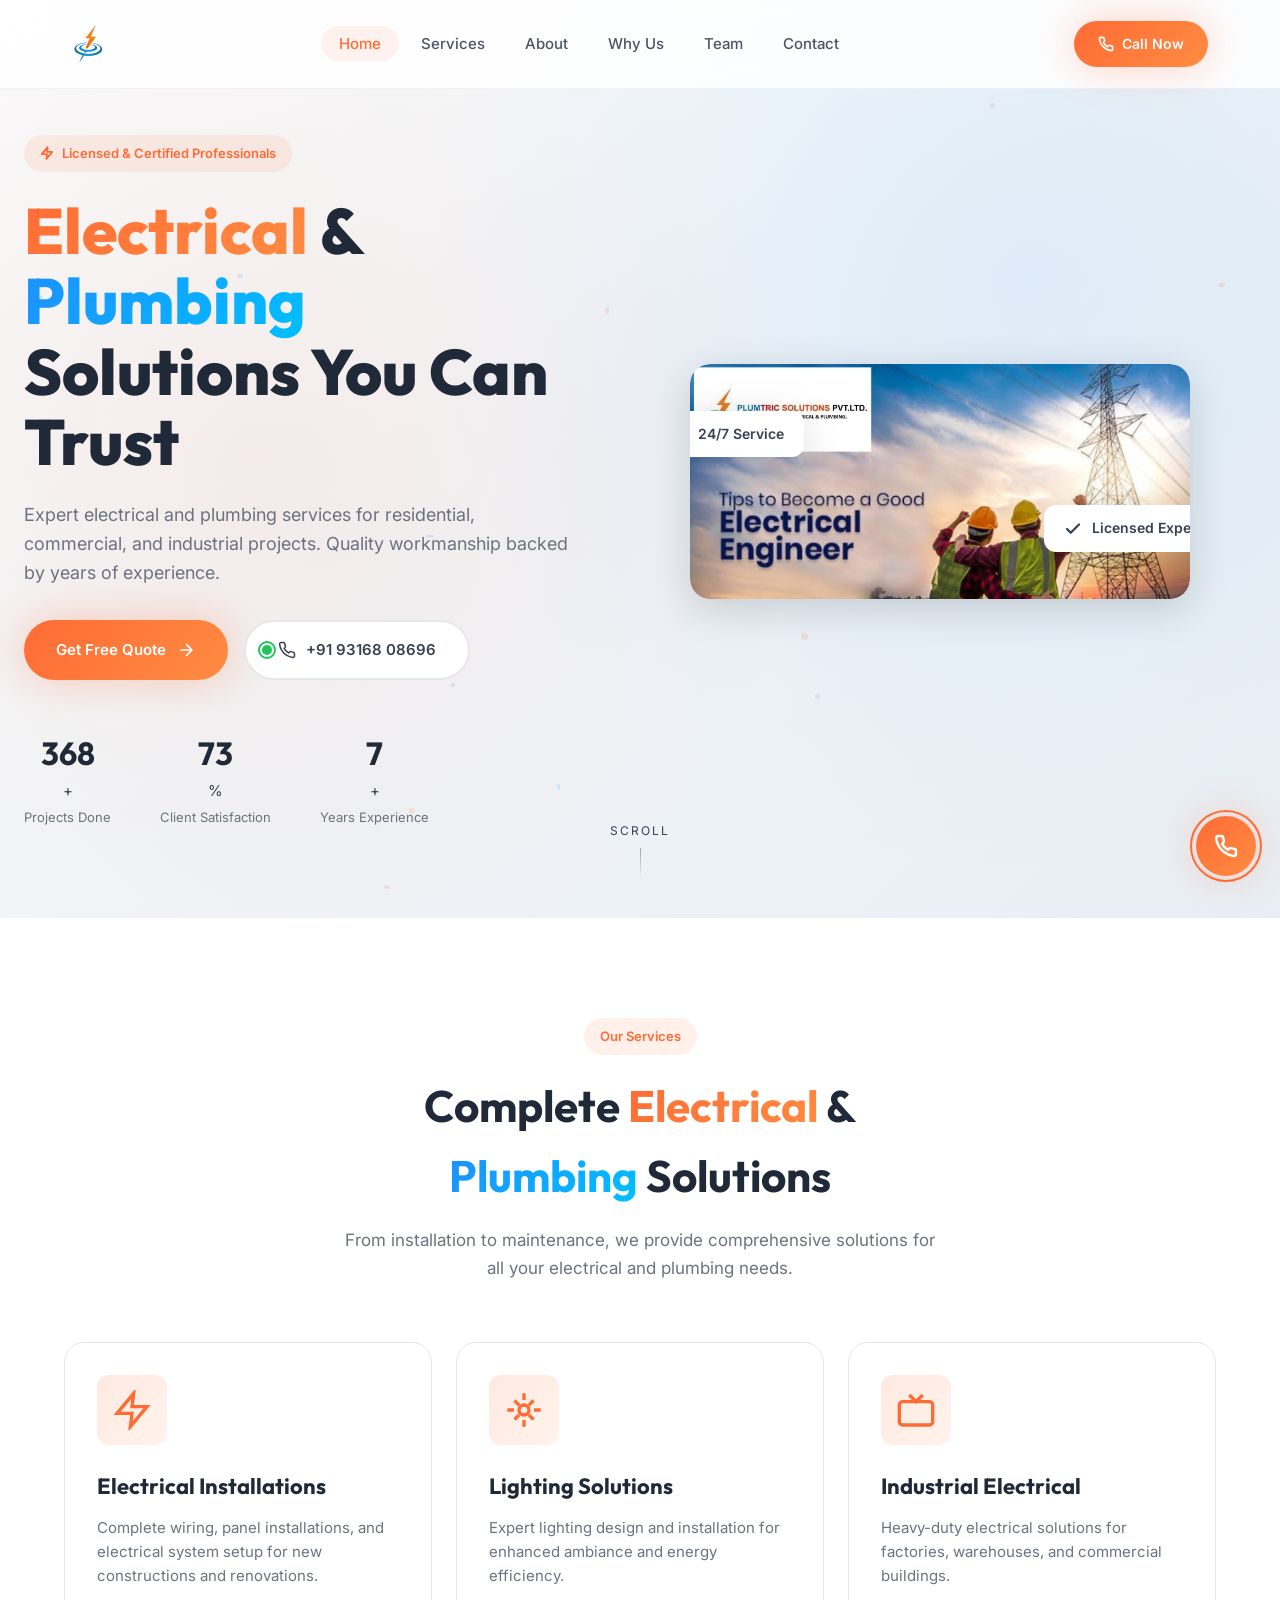
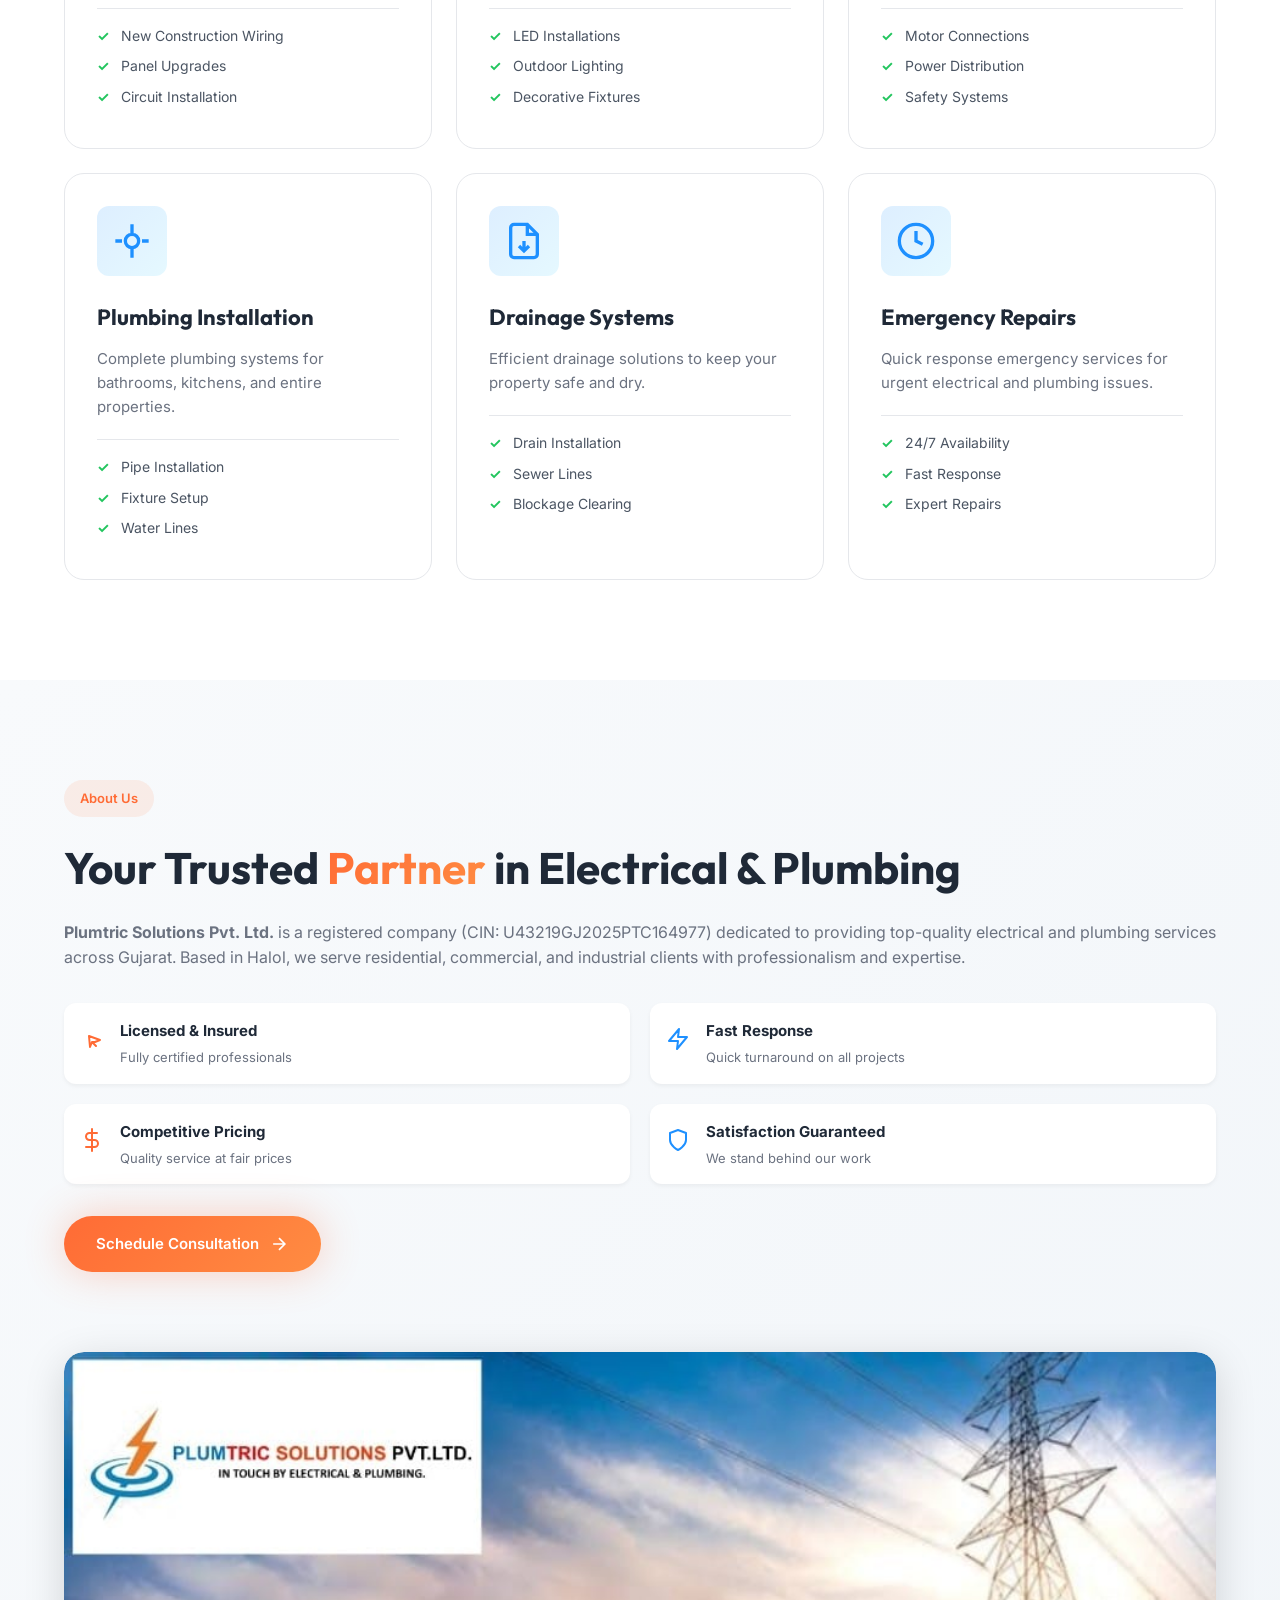
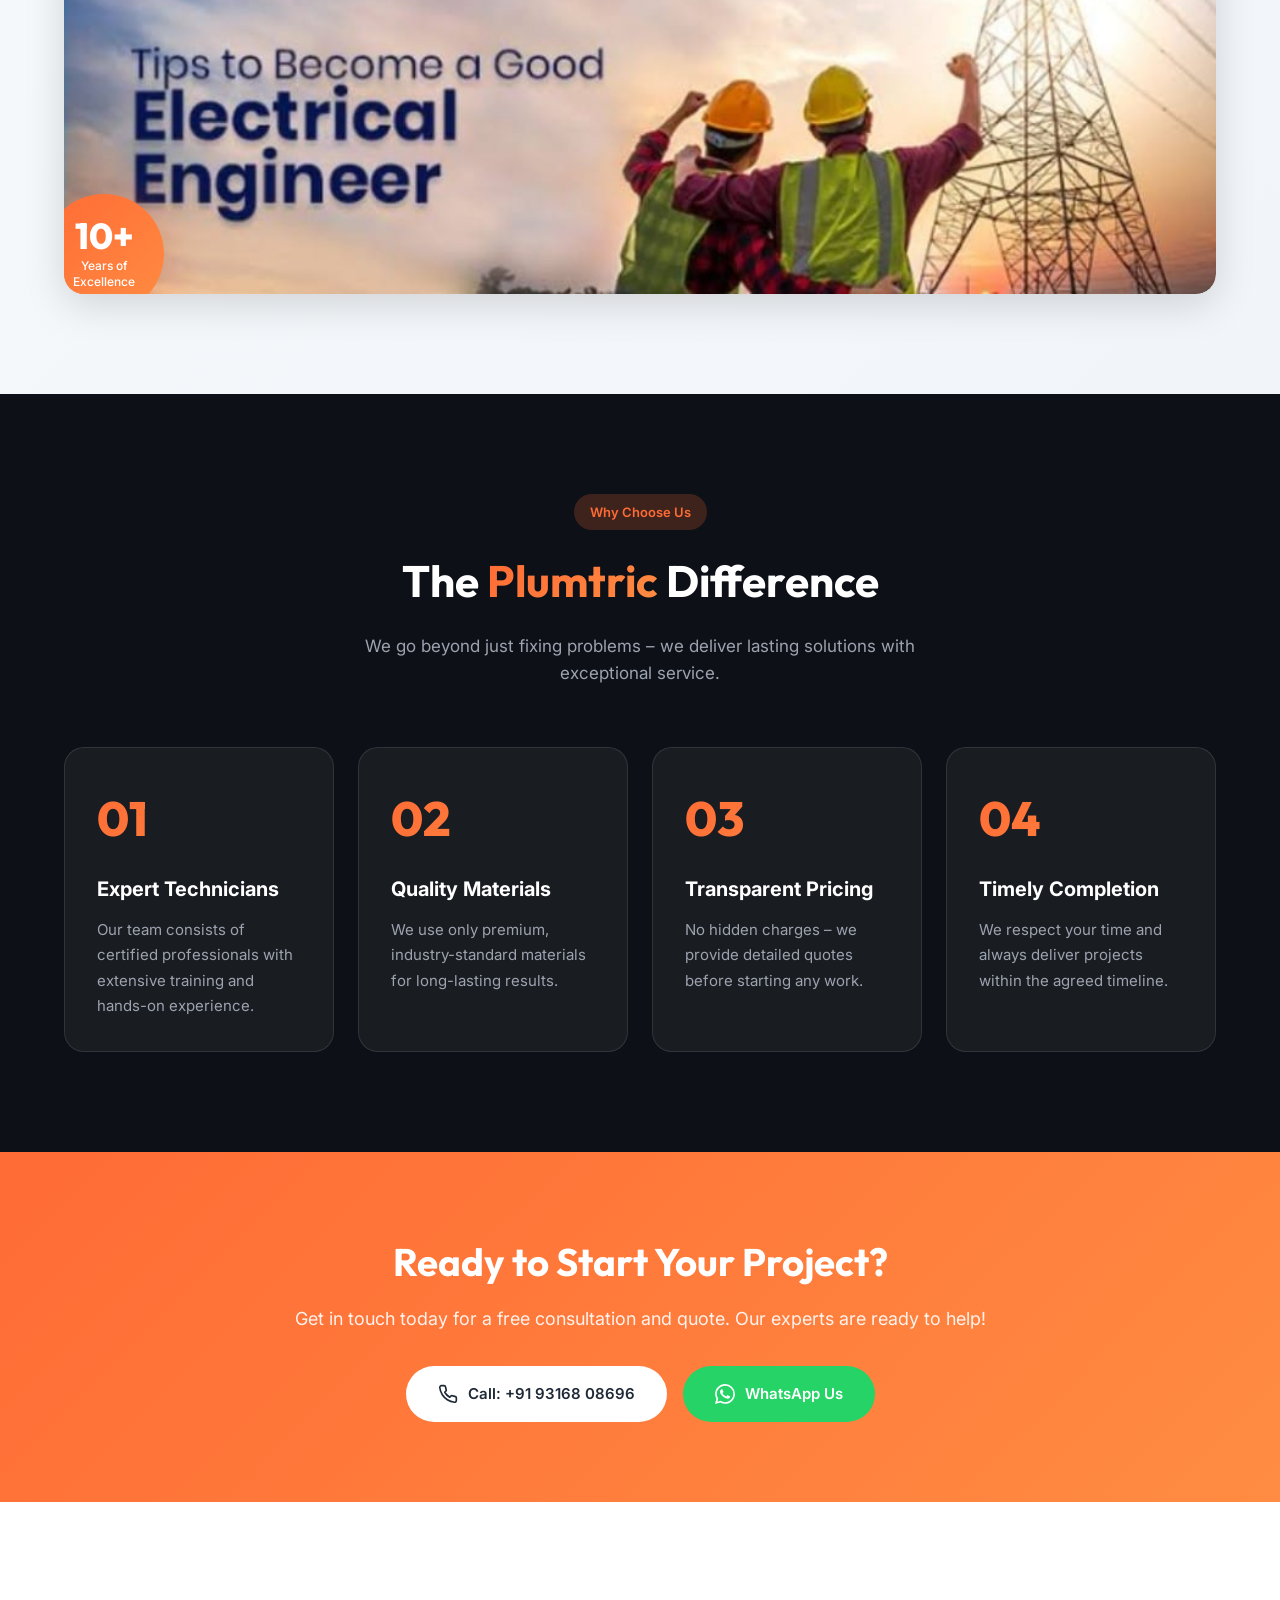
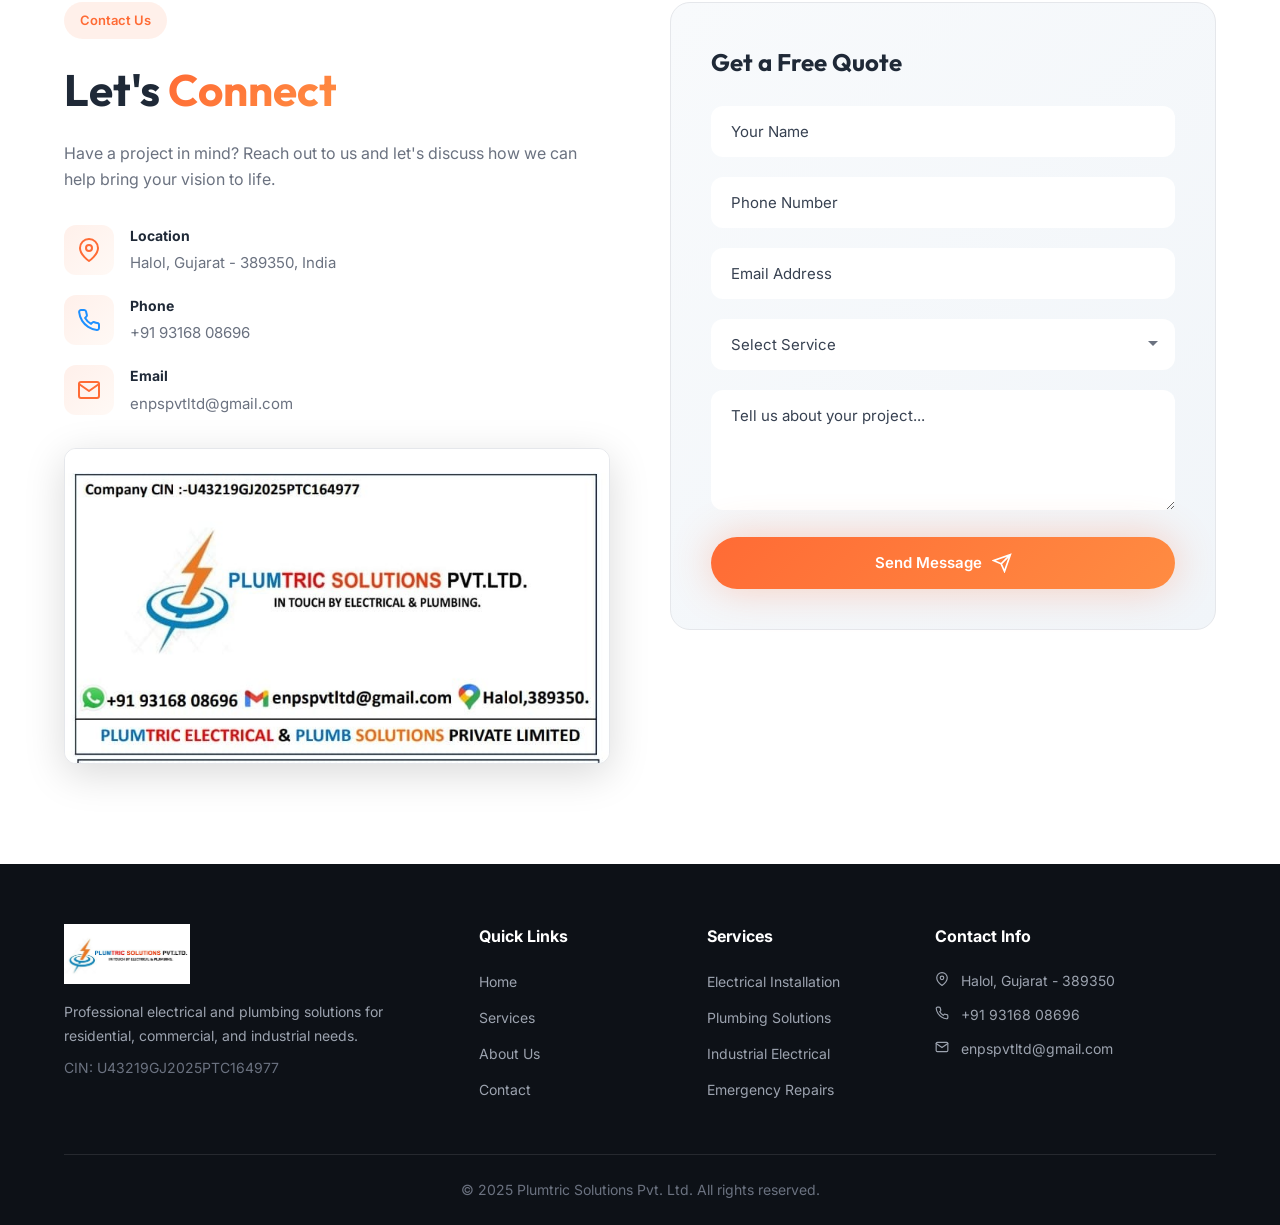
==== index.html @ e757a5fe "first commit" ====
<!DOCTYPE html>
<html lang="en">

<head>
    <meta charset="UTF-8">
    <meta name="viewport" content="width=device-width, initial-scale=1.0">
    <meta name="description"
        content="Plumtric Solutions Pvt. Ltd. - Professional Electrical & Plumbing Services in Halol, Gujarat. Licensed contractors for residential and commercial projects.">
    <meta name="keywords"
        content="plumbing services, electrical services, Halol, Gujarat, plumber, electrician, Plumtric Solutions">
    <title>Plumtric Solutions Pvt. Ltd. | Electrical & Plumbing Experts</title>
    <link rel="preconnect" href="https://fonts.googleapis.com">
    <link rel="preconnect" href="https://fonts.gstatic.com" crossorigin>
    <link
        href="https://fonts.googleapis.com/css2?family=Inter:wght@300;400;500;600;700;800&family=Outfit:wght@400;500;600;700;800&display=swap"
        rel="stylesheet">
    <link rel="stylesheet" href="styles.css">
</head>

<body>
    <!-- Site Loader -->
    <div id="loader" class="loader-wrapper">
        <div class="loader-content">
            <div class="loader-circle"></div>
            <div class="loader-bolt">
                <svg width="40" height="40" viewBox="0 0 24 24" fill="currentColor">
                    <path d="M13 2L3 14h9l-1 8 10-12h-9l1-8z" />
                </svg>
            </div>
            <div class="loader-text">PLUMTRIC</div>
        </div>
    </div>

    <!-- Navigation -->
    <nav class="navbar" id="navbar">
        <div class="nav-container">
            <a href="#" class="nav-logo">
                <img src="img4.jpeg" alt="Plumtric Solutions Logo" class="logo-img">
            </a>
            <ul class="nav-menu" id="nav-menu">
                <li><a href="#home" class="nav-link active">Home</a></li>
                <li><a href="#services" class="nav-link">Services</a></li>
                <li><a href="#about" class="nav-link">About</a></li>
                <li><a href="index.html#why-us" class="nav-link">Why Us</a></li>
                <li><a href="profiles.html" class="nav-link">Team</a></li>
                <li><a href="index.html#contact" class="nav-link">Contact</a></li>
            </ul>
            <a href="tel:+919316808696" class="nav-cta">
                <svg width="16" height="16" viewBox="0 0 24 24" fill="none" stroke="currentColor" stroke-width="2.5"
                    stroke-linecap="round" stroke-linejoin="round">
                    <path
                        d="M22 16.92v3a2 2 0 0 1-2.18 2 19.79 19.79 0 0 1-8.63-3.07 19.5 19.5 0 0 1-6-6 19.79 19.79 0 0 1-3.07-8.67A2 2 0 0 1 4.11 2h3a2 2 0 0 1 2 1.72 12.84 12.84 0 0 0 .7 2.81 2 2 0 0 1-.45 2.11L8.09 9.91a16 16 0 0 0 6 6l1.27-1.27a2 2 0 0 1 2.11-.45 12.84 12.84 0 0 0 2.81.7A2 2 0 0 1 22 16.92z">
                    </path>
                </svg>
                Call Now
            </a>
            <button class="nav-toggle" id="nav-toggle" aria-label="Toggle navigation">
                <span></span>
                <span></span>
                <span></span>
            </button>
        </div>
    </nav>

    <!-- Hero Section -->
    <section class="hero" id="home">
        <div class="hero-bg-overlay"></div>
        <div class="hero-particles" id="particles"></div>
        <div class="hero-content">
            <div class="hero-badge">
                <svg width="14" height="14" viewBox="0 0 24 24" fill="none" stroke="currentColor" stroke-width="3"
                    stroke-linecap="round" stroke-linejoin="round">
                    <path d="M13 2L3 14h9l-1 8 10-12h-9l1-8z"></path>
                </svg>
                Licensed & Certified Professionals
            </div>
            <h1 class="hero-title">
                <span class="title-gradient">Electrical</span> &
                <span class="title-gradient-blue">Plumbing</span>
                <br>Solutions You Can Trust
            </h1>
            <p class="hero-subtitle">
                Expert electrical and plumbing services for residential, commercial, and industrial projects.
                Quality workmanship backed by years of experience.
            </p>
            <div class="hero-cta-group">
                <a href="#contact" class="btn btn-primary">
                    <span>Get Free Quote</span>
                    <svg class="btn-arrow" width="20" height="20" viewBox="0 0 24 24" fill="none" stroke="currentColor"
                        stroke-width="2">
                        <path d="M5 12h14M12 5l7 7-7 7" />
                    </svg>
                </a>
                <a href="tel:+919316808696" class="btn btn-secondary">
                    <span class="pulse-ring"></span>
                    <svg width="18" height="18" viewBox="0 0 24 24" fill="none" stroke="currentColor" stroke-width="2"
                        stroke-linecap="round" stroke-linejoin="round">
                        <path
                            d="M22 16.92v3a2 2 0 0 1-2.18 2 19.79 19.79 0 0 1-8.63-3.07 19.5 19.5 0 0 1-6-6 19.79 19.79 0 0 1-3.07-8.67A2 2 0 0 1 4.11 2h3a2 2 0 0 1 2 1.72 12.84 12.84 0 0 0 .7 2.81 2 2 0 0 1-.45 2.11L8.09 9.91a16 16 0 0 0 6 6l1.27-1.27a2 2 0 0 1 2.11-.45 12.84 12.84 0 0 0 2.81.7A2 2 0 0 1 22 16.92z">
                        </path>
                    </svg>
                    <span>+91 93168 08696</span>
                </a>
            </div>
            <div class="hero-stats">
                <div class="stat-item">
                    <span class="stat-number" data-target="500">0</span>+
                    <span class="stat-label">Projects Done</span>
                </div>
                <div class="stat-divider"></div>
                <div class="stat-item">
                    <span class="stat-number" data-target="100">0</span>%
                    <span class="stat-label">Client Satisfaction</span>
                </div>
                <div class="stat-divider"></div>
                <div class="stat-item">
                    <span class="stat-number" data-target="10">0</span>+
                    <span class="stat-label">Years Experience</span>
                </div>
            </div>
        </div>
        <div class="hero-visual">
            <div class="hero-image-wrapper">
                <img src="img2.jpeg" alt="Professional Engineers" class="hero-image">
                <div class="floating-card card-1">
                    <svg width="18" height="18" viewBox="0 0 24 24" fill="none" stroke="currentColor" stroke-width="2"
                        stroke-linecap="round" stroke-linejoin="round">
                        <path
                            d="M14.7 6.3a1 1 0 0 0 0 1.4l1.6 1.6a1 1 0 0 0 1.4 0l3.77-3.77a6 6 0 0 1-7.94 7.94l-6.91 6.91a2.12 2.12 0 0 1-3-3l6.91-6.91a6 6 0 0 1 7.94-7.94l-3.76 3.76z">
                        </path>
                    </svg>
                    <span>24/7 Service</span>
                </div>
                <div class="floating-card card-2">
                    <svg width="18" height="18" viewBox="0 0 24 24" fill="none" stroke="currentColor" stroke-width="3"
                        stroke-linecap="round" stroke-linejoin="round">
                        <polyline points="20 6 9 17 4 12"></polyline>
                    </svg>
                    <span>Licensed Experts</span>
                </div>
            </div>
        </div>
        <div class="scroll-indicator">
            <span>Scroll</span>
            <div class="scroll-line"></div>
        </div>
    </section>

    <!-- Services Section -->
    <section class="services" id="services">
        <div class="container">
            <div class="section-header">
                <span class="section-tag">Our Services</span>
                <h2 class="section-title">Complete <span class="highlight">Electrical</span> & <span
                        class="highlight-blue">Plumbing</span> Solutions</h2>
                <p class="section-desc">From installation to maintenance, we provide comprehensive solutions for all
                    your electrical and plumbing needs.</p>
            </div>
            <div class="services-grid">
                <!-- Electrical Services -->
                <div class="service-card" data-aos="fade-up">
                    <div class="service-icon electrical">
                        <svg width="40" height="40" viewBox="0 0 24 24" fill="none" stroke="currentColor"
                            stroke-width="2">
                            <path d="M13 2L3 14h9l-1 8 10-12h-9l1-8z" />
                        </svg>
                    </div>
                    <h3>Electrical Installations</h3>
                    <p>Complete wiring, panel installations, and electrical system setup for new constructions and
                        renovations.</p>
                    <ul class="service-features">
                        <li>New Construction Wiring</li>
                        <li>Panel Upgrades</li>
                        <li>Circuit Installation</li>
                    </ul>
                </div>

                <div class="service-card" data-aos="fade-up" data-aos-delay="100">
                    <div class="service-icon electrical">
                        <svg width="40" height="40" viewBox="0 0 24 24" fill="none" stroke="currentColor"
                            stroke-width="2">
                            <circle cx="12" cy="12" r="3" />
                            <path
                                d="M12 2v4m0 12v4m10-10h-4M6 12H2m15.7-5.7l-2.8 2.8M9.1 14.9l-2.8 2.8m0-11.4l2.8 2.8m5.8 5.8l2.8 2.8" />
                        </svg>
                    </div>
                    <h3>Lighting Solutions</h3>
                    <p>Expert lighting design and installation for enhanced ambiance and energy efficiency.</p>
                    <ul class="service-features">
                        <li>LED Installations</li>
                        <li>Outdoor Lighting</li>
                        <li>Decorative Fixtures</li>
                    </ul>
                </div>

                <div class="service-card" data-aos="fade-up" data-aos-delay="200">
                    <div class="service-icon electrical">
                        <svg width="40" height="40" viewBox="0 0 24 24" fill="none" stroke="currentColor"
                            stroke-width="2">
                            <rect x="2" y="7" width="20" height="14" rx="2" />
                            <path d="M16 3l-4 4-4-4" />
                        </svg>
                    </div>
                    <h3>Industrial Electrical</h3>
                    <p>Heavy-duty electrical solutions for factories, warehouses, and commercial buildings.</p>
                    <ul class="service-features">
                        <li>Motor Connections</li>
                        <li>Power Distribution</li>
                        <li>Safety Systems</li>
                    </ul>
                </div>

                <!-- Plumbing Services -->
                <div class="service-card" data-aos="fade-up" data-aos-delay="300">
                    <div class="service-icon plumbing">
                        <svg width="40" height="40" viewBox="0 0 24 24" fill="none" stroke="currentColor"
                            stroke-width="2">
                            <path d="M12 2v6m0 0a4 4 0 100 8 4 4 0 000-8zm0 8v6" />
                            <path d="M6 12H2m20 0h-4" />
                        </svg>
                    </div>
                    <h3>Plumbing Installation</h3>
                    <p>Complete plumbing systems for bathrooms, kitchens, and entire properties.</p>
                    <ul class="service-features">
                        <li>Pipe Installation</li>
                        <li>Fixture Setup</li>
                        <li>Water Lines</li>
                    </ul>
                </div>

                <div class="service-card" data-aos="fade-up" data-aos-delay="400">
                    <div class="service-icon plumbing">
                        <svg width="40" height="40" viewBox="0 0 24 24" fill="none" stroke="currentColor"
                            stroke-width="2">
                            <path d="M14 2H6a2 2 0 00-2 2v16a2 2 0 002 2h12a2 2 0 002-2V8z" />
                            <path d="M14 2v6h6M12 18v-6m-3 3l3 3 3-3" />
                        </svg>
                    </div>
                    <h3>Drainage Systems</h3>
                    <p>Efficient drainage solutions to keep your property safe and dry.</p>
                    <ul class="service-features">
                        <li>Drain Installation</li>
                        <li>Sewer Lines</li>
                        <li>Blockage Clearing</li>
                    </ul>
                </div>

                <div class="service-card" data-aos="fade-up" data-aos-delay="500">
                    <div class="service-icon plumbing">
                        <svg width="40" height="40" viewBox="0 0 24 24" fill="none" stroke="currentColor"
                            stroke-width="2">
                            <path d="M12 22c5.523 0 10-4.477 10-10S17.523 2 12 2 2 6.477 2 12s4.477 10 10 10z" />
                            <path d="M12 6v6l4 2" />
                        </svg>
                    </div>
                    <h3>Emergency Repairs</h3>
                    <p>Quick response emergency services for urgent electrical and plumbing issues.</p>
                    <ul class="service-features">
                        <li>24/7 Availability</li>
                        <li>Fast Response</li>
                        <li>Expert Repairs</li>
                    </ul>
                </div>
            </div>
        </div>
    </section>

    <!-- About Section -->
    <section class="about" id="about">
        <div class="container">
            <div class="about-grid">
                <div class="about-content">
                    <span class="section-tag">About Us</span>
                    <h2 class="section-title">Your Trusted <span class="highlight">Partner</span> in Electrical &
                        Plumbing</h2>
                    <p class="about-text">
                        <strong>Plumtric Solutions Pvt. Ltd.</strong> is a registered company (CIN:
                        U43219GJ2025PTC164977)
                        dedicated to providing top-quality electrical and plumbing services across Gujarat.
                        Based in Halol, we serve residential, commercial, and industrial clients with professionalism
                        and expertise.
                    </p>
                    <div class="about-features">
                        <div class="feature">
                            <div class="feature-icon">
                                <svg width="24" height="24" viewBox="0 0 24 24" fill="none" stroke="currentColor"
                                    stroke-width="2" stroke-linecap="round" stroke-linejoin="round"
                                    style="color: var(--primary-orange);">
                                    <path d="M12 15l-2 5L9 9l11 4-5 2zm0 0l4 4"></path>
                                </svg>
                            </div>
                            <div class="feature-text">
                                <h4>Licensed & Insured</h4>
                                <p>Fully certified professionals</p>
                            </div>
                        </div>
                        <div class="feature">
                            <div class="feature-icon">
                                <svg width="24" height="24" viewBox="0 0 24 24" fill="none" stroke="currentColor"
                                    stroke-width="2" stroke-linecap="round" stroke-linejoin="round"
                                    style="color: var(--primary-blue);">
                                    <path d="M13 2L3 14h9l-1 8 10-12h-9l1-8z"></path>
                                </svg>
                            </div>
                            <div class="feature-text">
                                <h4>Fast Response</h4>
                                <p>Quick turnaround on all projects</p>
                            </div>
                        </div>
                        <div class="feature">
                            <div class="feature-icon">
                                <svg width="24" height="24" viewBox="0 0 24 24" fill="none" stroke="currentColor"
                                    stroke-width="2" stroke-linecap="round" stroke-linejoin="round"
                                    style="color: var(--primary-orange);">
                                    <line x1="12" y1="1" x2="12" y2="23"></line>
                                    <path d="M17 5H9.5a3.5 3.5 0 0 0 0 7h5a3.5 3.5 0 0 1 0 7H6"></path>
                                </svg>
                            </div>
                            <div class="feature-text">
                                <h4>Competitive Pricing</h4>
                                <p>Quality service at fair prices</p>
                            </div>
                        </div>
                        <div class="feature">
                            <div class="feature-icon">
                                <svg width="24" height="24" viewBox="0 0 24 24" fill="none" stroke="currentColor"
                                    stroke-width="2" stroke-linecap="round" stroke-linejoin="round"
                                    style="color: var(--primary-blue);">
                                    <path d="M12 22s8-4 8-10V5l-8-3-8 3v7c0 6 8 10 8 10z"></path>
                                </svg>
                            </div>
                            <div class="feature-text">
                                <h4>Satisfaction Guaranteed</h4>
                                <p>We stand behind our work</p>
                            </div>
                        </div>
                    </div>
                    <a href="#contact" class="btn btn-primary">
                        <span>Schedule Consultation</span>
                        <svg class="btn-arrow" width="20" height="20" viewBox="0 0 24 24" fill="none"
                            stroke="currentColor" stroke-width="2">
                            <path d="M5 12h14M12 5l7 7-7 7" />
                        </svg>
                    </a>
                </div>
                <div class="about-visual">
                    <div class="about-image-wrapper">
                        <img src="img2.jpeg" alt="Professional Team" class="about-image">
                        <div class="experience-badge">
                            <span class="exp-number">10+</span>
                            <span class="exp-text">Years of<br>Excellence</span>
                        </div>
                    </div>
                </div>
            </div>
        </div>
    </section>

    <!-- Why Choose Us Section -->
    <section class="why-us" id="why-us">
        <div class="container">
            <div class="section-header">
                <span class="section-tag">Why Choose Us</span>
                <h2 class="section-title">The <span class="highlight">Plumtric</span> Difference</h2>
                <p class="section-desc">We go beyond just fixing problems – we deliver lasting solutions with
                    exceptional service.</p>
            </div>
            <div class="why-us-grid">
                <div class="why-card">
                    <div class="why-number">01</div>
                    <h3>Expert Technicians</h3>
                    <p>Our team consists of certified professionals with extensive training and hands-on experience.</p>
                </div>
                <div class="why-card">
                    <div class="why-number">02</div>
                    <h3>Quality Materials</h3>
                    <p>We use only premium, industry-standard materials for long-lasting results.</p>
                </div>
                <div class="why-card">
                    <div class="why-number">03</div>
                    <h3>Transparent Pricing</h3>
                    <p>No hidden charges – we provide detailed quotes before starting any work.</p>
                </div>
                <div class="why-card">
                    <div class="why-number">04</div>
                    <h3>Timely Completion</h3>
                    <p>We respect your time and always deliver projects within the agreed timeline.</p>
                </div>
            </div>
        </div>
    </section>

    <!-- CTA Section -->
    <section class="cta-section">
        <div class="container">
            <div class="cta-content">
                <h2>Ready to Start Your Project?</h2>
                <p>Get in touch today for a free consultation and quote. Our experts are ready to help!</p>
                <div class="cta-buttons">
                    <a href="tel:+919316808696" class="btn btn-white">
                        <svg width="20" height="20" viewBox="0 0 24 24" fill="none" stroke="currentColor"
                            stroke-width="2" stroke-linecap="round" stroke-linejoin="round">
                            <path
                                d="M22 16.92v3a2 2 0 0 1-2.18 2 19.79 19.79 0 0 1-8.63-3.07 19.5 19.5 0 0 1-6-6 19.79 19.79 0 0 1-3.07-8.67A2 2 0 0 1 4.11 2h3a2 2 0 0 1 2 1.72 12.84 12.84 0 0 0 .7 2.81 2 2 0 0 1-.45 2.11L8.09 9.91a16 16 0 0 0 6 6l1.27-1.27a2 2 0 0 1 2.11-.45 12.84 12.84 0 0 0 2.81.7A2 2 0 0 1 22 16.92z">
                            </path>
                        </svg>
                        <span>Call: +91 93168 08696</span>
                    </a>
                    <a href="https://wa.me/919316808696" target="_blank" class="btn btn-whatsapp">
                        <svg width="20" height="20" viewBox="0 0 24 24" fill="currentColor">
                            <path
                                d="M17.472 14.382c-.297-.149-1.758-.867-2.03-.967-.273-.099-.471-.148-.67.15-.197.297-.767.966-.94 1.164-.173.199-.347.223-.644.075-.297-.15-1.255-.463-2.39-1.475-.883-.788-1.48-1.761-1.653-2.059-.173-.297-.018-.458.13-.606.134-.133.298-.347.446-.52.149-.174.198-.298.298-.497.099-.198.05-.371-.025-.52-.075-.149-.669-1.612-.916-2.207-.242-.579-.487-.5-.669-.51-.173-.008-.371-.01-.57-.01-.198 0-.52.074-.792.372-.272.297-1.04 1.016-1.04 2.479 0 1.462 1.065 2.875 1.213 3.074.149.198 2.096 3.2 5.077 4.487.709.306 1.262.489 1.694.625.712.227 1.36.195 1.871.118.571-.085 1.758-.719 2.006-1.413.248-.694.248-1.289.173-1.413-.074-.124-.272-.198-.57-.347m-5.421 7.403h-.004a9.87 9.87 0 01-5.031-1.378l-.361-.214-3.741.982.998-3.648-.235-.374a9.86 9.86 0 01-1.51-5.26c.001-5.45 4.436-9.884 9.888-9.884 2.64 0 5.122 1.03 6.988 2.898a9.825 9.825 0 012.893 6.994c-.003 5.45-4.437 9.884-9.885 9.884m8.413-18.297A11.815 11.815 0 0012.05 0C5.495 0 .16 5.335.157 11.892c0 2.096.547 4.142 1.588 5.945L.057 24l6.305-1.654a11.882 11.882 0 005.683 1.448h.005c6.554 0 11.89-5.335 11.893-11.893a11.821 11.821 0 00-3.48-8.413Z" />
                        </svg>
                        <span>WhatsApp Us</span>
                    </a>
                </div>
            </div>
        </div>
    </section>

    <!-- Contact Section -->
    <section class="contact" id="contact">
        <div class="container">
            <div class="contact-grid">
                <div class="contact-info">
                    <span class="section-tag">Contact Us</span>
                    <h2 class="section-title">Let's <span class="highlight">Connect</span></h2>
                    <p class="contact-text">Have a project in mind? Reach out to us and let's discuss how we can help
                        bring your vision to life.</p>

                    <div class="contact-details">
                        <div class="contact-item">
                            <div class="contact-icon">
                                <svg width="24" height="24" viewBox="0 0 24 24" fill="none" stroke="currentColor"
                                    stroke-width="2" stroke-linecap="round" stroke-linejoin="round"
                                    style="color: var(--primary-orange);">
                                    <path d="M21 10c0 7-9 13-9 13s-9-6-9-13a9 9 0 0 1 18 0z"></path>
                                    <circle cx="12" cy="10" r="3"></circle>
                                </svg>
                            </div>
                            <div>
                                <h4>Location</h4>
                                <p>Halol, Gujarat - 389350, India</p>
                            </div>
                        </div>
                        <div class="contact-item">
                            <div class="contact-icon">
                                <svg width="24" height="24" viewBox="0 0 24 24" fill="none" stroke="currentColor"
                                    stroke-width="2" stroke-linecap="round" stroke-linejoin="round"
                                    style="color: var(--primary-blue);">
                                    <path
                                        d="M22 16.92v3a2 2 0 0 1-2.18 2 19.79 19.79 0 0 1-8.63-3.07 19.5 19.5 0 0 1-6-6 19.79 19.79 0 0 1-3.07-8.67A2 2 0 0 1 4.11 2h3a2 2 0 0 1 2 1.72 12.84 12.84 0 0 0 .7 2.81 2 2 0 0 1-.45 2.11L8.09 9.91a16 16 0 0 0 6 6l1.27-1.27a2 2 0 0 1 2.11-.45 12.84 12.84 0 0 0 2.81.7A2 2 0 0 1 22 16.92z">
                                    </path>
                                </svg>
                            </div>
                            <div>
                                <h4>Phone</h4>
                                <p><a href="tel:+919316808696">+91 93168 08696</a></p>
                            </div>
                        </div>
                        <div class="contact-item">
                            <div class="contact-icon">
                                <svg width="24" height="24" viewBox="0 0 24 24" fill="none" stroke="currentColor"
                                    stroke-width="2" stroke-linecap="round" stroke-linejoin="round"
                                    style="color: var(--primary-orange);">
                                    <path
                                        d="M4 4h16c1.1 0 2 .9 2 2v12c0 1.1-.9 2-2 2H4c-1.1 0-2-.9-2-2V6c0-1.1.9-2 2-2z">
                                    </path>
                                    <polyline points="22,6 12,13 2,6"></polyline>
                                </svg>
                            </div>
                            <div>
                                <h4>Email</h4>
                                <p><a href="mailto:enpspvtltd@gmail.com">enpspvtltd@gmail.com</a></p>
                            </div>
                        </div>
                    </div>

                    <div class="company-badge">
                        <img src="img3.jpeg" alt="Plumtric Solutions Company Card" class="company-card-img">
                    </div>
                </div>

                <div class="contact-form-wrapper">
                    <form class="contact-form" id="contact-form">
                        <h3>Get a Free Quote</h3>
                        <div class="form-group">
                            <input type="text" id="name" name="name" placeholder="Your Name" required>
                        </div>
                        <div class="form-group">
                            <input type="tel" id="phone" name="phone" placeholder="Phone Number" required>
                        </div>
                        <div class="form-group">
                            <input type="email" id="email" name="email" placeholder="Email Address" required>
                        </div>
                        <div class="form-group">
                            <select id="service" name="service" required>
                                <option value="">Select Service</option>
                                <option value="electrical">Electrical Installation</option>
                                <option value="plumbing">Plumbing Installation</option>
                                <option value="repair">Repair & Maintenance</option>
                                <option value="emergency">Emergency Service</option>
                                <option value="other">Other</option>
                            </select>
                        </div>
                        <div class="form-group">
                            <textarea id="message" name="message" placeholder="Tell us about your project..."
                                rows="4"></textarea>
                        </div>
                        <button type="submit" class="btn btn-primary btn-full">
                            <span>Send Message</span>
                            <svg class="btn-arrow" width="20" height="20" viewBox="0 0 24 24" fill="none"
                                stroke="currentColor" stroke-width="2">
                                <path d="M22 2L11 13M22 2l-7 20-4-9-9-4 20-7z" />
                            </svg>
                        </button>
                    </form>
                </div>
            </div>
        </div>
    </section>

    <!-- Footer -->
    <footer class="footer">
        <div class="container">
            <div class="footer-content">
                <div class="footer-brand">
                    <img src="img1.jpeg" alt="Plumtric Solutions" class="footer-logo">
                    <p>Professional electrical and plumbing solutions for residential, commercial, and industrial needs.
                    </p>
                    <p class="footer-cin">CIN: U43219GJ2025PTC164977</p>
                </div>
                <div class="footer-links">
                    <h4>Quick Links</h4>
                    <ul>
                        <li><a href="#home">Home</a></li>
                        <li><a href="#services">Services</a></li>
                        <li><a href="#about">About Us</a></li>
                        <li><a href="#contact">Contact</a></li>
                    </ul>
                </div>
                <div class="footer-services">
                    <h4>Services</h4>
                    <ul>
                        <li><a href="#services">Electrical Installation</a></li>
                        <li><a href="#services">Plumbing Solutions</a></li>
                        <li><a href="#services">Industrial Electrical</a></li>
                        <li><a href="#services">Emergency Repairs</a></li>
                    </ul>
                </div>
                <div class="footer-contact">
                    <h4>Contact Info</h4>
                    <p>
                        <svg width="14" height="14" viewBox="0 0 24 24" fill="none" stroke="currentColor"
                            stroke-width="2" stroke-linecap="round" stroke-linejoin="round" style="margin-right: 8px;">
                            <path d="M21 10c0 7-9 13-9 13s-9-6-9-13a9 9 0 0 1 18 0z"></path>
                            <circle cx="12" cy="10" r="3"></circle>
                        </svg>
                        Halol, Gujarat - 389350
                    </p>
                    <p>
                        <svg width="14" height="14" viewBox="0 0 24 24" fill="none" stroke="currentColor"
                            stroke-width="2" stroke-linecap="round" stroke-linejoin="round" style="margin-right: 8px;">
                            <path
                                d="M22 16.92v3a2 2 0 0 1-2.18 2 19.79 19.79 0 0 1-8.63-3.07 19.5 19.5 0 0 1-6-6 19.79 19.79 0 0 1-3.07-8.67A2 2 0 0 1 4.11 2h3a2 2 0 0 1 2 1.72 12.84 12.84 0 0 0 .7 2.81 2 2 0 0 1-.45 2.11L8.09 9.91a16 16 0 0 0 6 6l1.27-1.27a2 2 0 0 1 2.11-.45 12.84 12.84 0 0 0 2.81.7A2 2 0 0 1 22 16.92z">
                            </path>
                        </svg>
                        <a href="tel:+919316808696">+91 93168 08696</a>
                    </p>
                    <p>
                        <svg width="14" height="14" viewBox="0 0 24 24" fill="none" stroke="currentColor"
                            stroke-width="2" stroke-linecap="round" stroke-linejoin="round" style="margin-right: 8px;">
                            <path d="M4 4h16c1.1 0 2 .9 2 2v12c0 1.1-.9 2-2 2H4c-1.1 0-2-.9-2-2V6c0-1.1.9-2 2-2z">
                            </path>
                            <polyline points="22,6 12,13 2,6"></polyline>
                        </svg>
                        <a href="mailto:enpspvtltd@gmail.com">enpspvtltd@gmail.com</a>
                    </p>
                </div>
            </div>
            <div class="footer-bottom">
                <p>© 2025 Plumtric Solutions Pvt. Ltd. All rights reserved.</p>
            </div>
        </div>
    </footer>

    <!-- Mobile Call Button -->
    <a href="tel:+919316808696" class="mobile-call-btn" aria-label="Call Us">
        <span class="call-pulse"></span>
        <svg width="24" height="24" viewBox="0 0 24 24" fill="none" stroke="currentColor" stroke-width="2.5"
            stroke-linecap="round" stroke-linejoin="round">
            <path
                d="M22 16.92v3a2 2 0 0 1-2.18 2 19.79 19.79 0 0 1-8.63-3.07 19.5 19.5 0 0 1-6-6 19.79 19.79 0 0 1-3.07-8.67A2 2 0 0 1 4.11 2h3a2 2 0 0 1 2 1.72 12.84 12.84 0 0 0 .7 2.81 2 2 0 0 1-.45 2.11L8.09 9.91a16 16 0 0 0 6 6l1.27-1.27a2 2 0 0 1 2.11-.45 12.84 12.84 0 0 0 2.81.7A2 2 0 0 1 22 16.92z">
            </path>
        </svg>
    </a>

    <script src="script.js"></script>
</body>

</html>
---- styles.css ----
/* ================================================
   PLUMTRIC SOLUTIONS - PROFESSIONAL LANDING PAGE
   Modern, Minimal, Premium Design
   ================================================ */

/* CSS Variables */
:root {
    /* Brand Colors */
    --primary-orange: #FF6B35;
    --primary-orange-dark: #E55A25;
    --primary-blue: #1E90FF;
    --primary-blue-dark: #0066CC;
    --primary-gradient: linear-gradient(135deg, #FF6B35 0%, #FF8C42 100%);
    --blue-gradient: linear-gradient(135deg, #1E90FF 0%, #00BFFF 100%);

    /* Neutral Colors */
    --dark: #0D1117;
    --dark-light: #161B22;
    --gray-900: #1F2937;
    --gray-800: #374151;
    --gray-700: #4B5563;
    --gray-600: #6B7280;
    --gray-400: #9CA3AF;
    --gray-200: #E5E7EB;
    --gray-100: #F3F4F6;
    --white: #FFFFFF;

    /* Typography */
    --font-primary: 'Outfit', sans-serif;
    --font-secondary: 'Inter', sans-serif;

    /* Spacing */
    --section-padding: clamp(60px, 10vw, 100px) 0;
    --container-padding: 0 clamp(16px, 5vw, 24px);

    /* Effects */
    --shadow-sm: 0 2px 4px rgba(0, 0, 0, 0.05);
    --shadow-md: 0 4px 20px rgba(0, 0, 0, 0.1);
    --shadow-lg: 0 10px 40px rgba(0, 0, 0, 0.15);
    --shadow-glow-orange: 0 0 40px rgba(255, 107, 53, 0.3);
    --shadow-glow-blue: 0 0 40px rgba(30, 144, 255, 0.3);

    /* Transitions */
    --transition-fast: 0.2s ease;
    --transition-normal: 0.3s ease;
    --transition-slow: 0.5s ease;

    /* Border Radius */
    --radius-sm: 8px;
    --radius-md: 12px;
    --radius-lg: 20px;
    --radius-xl: 30px;
}

/* Reset & Base */
*,
*::before,
*::after {
    margin: 0;
    padding: 0;
    box-sizing: border-box;
}

html {
    scroll-behavior: smooth;
    scroll-padding-top: 90px;
}

body {
    font-family: var(--font-secondary);
    font-size: clamp(15px, 1.1vw, 16px);
    line-height: 1.6;
    color: var(--gray-800);
    background-color: var(--white);
    overflow-x: hidden;
}

a {
    text-decoration: none;
    color: inherit;
    transition: var(--transition-normal);
}

ul {
    list-style: none;
}

img {
    max-width: 100%;
    height: auto;
    display: block;
}

.container {
    max-width: 1200px;
    margin: 0 auto;
    padding: var(--container-padding);
}

/* ================================================
   NAVIGATION
   ================================================ */
.navbar {
    position: fixed;
    top: 0;
    left: 0;
    right: 0;
    z-index: 1000;
    padding: clamp(12px, 2vw, 20px) 0;
    background: rgba(255, 255, 255, 0.85);
    backdrop-filter: blur(20px);
    -webkit-backdrop-filter: blur(20px);
    border-bottom: 1px solid rgba(0, 0, 0, 0.05);
    transition: all 0.4s cubic-bezier(0.4, 0, 0.2, 1);
}

.navbar.scrolled {
    padding: 10px 0;
    background: rgba(255, 255, 255, 0.98);
    box-shadow: var(--shadow-md);
}

.nav-container {
    max-width: 1200px;
    margin: 0 auto;
    padding: 0 clamp(16px, 4vw, 32px);
    display: flex;
    align-items: center;
    justify-content: space-between;
}

.nav-logo {
    display: flex;
    align-items: center;
    z-index: 1001;
    /* Stay above mobile menu */
}

.logo-img {
    height: clamp(32px, 5vw, 48px);
    width: auto;
    object-fit: contain;
    transition: var(--transition-normal);
}

.nav-menu {
    display: flex;
    align-items: center;
    gap: 4px;
}

.nav-link {
    padding: 8px 18px;
    font-weight: 500;
    font-size: 15px;
    color: var(--gray-700);
    border-radius: var(--radius-xl);
    transition: all 0.3s ease;
    position: relative;
}

.nav-link:hover,
.nav-link.active {
    color: var(--primary-orange);
    background: rgba(255, 107, 53, 0.08);
}

.nav-cta {
    display: flex;
    align-items: center;
    gap: 8px;
    padding: 12px 24px;
    background: var(--primary-gradient);
    color: var(--white);
    font-weight: 600;
    font-size: 14px;
    border-radius: var(--radius-xl);
    box-shadow: var(--shadow-glow-orange);
    transition: all 0.3s cubic-bezier(0.4, 0, 0.2, 1);
}

.nav-cta:hover {
    transform: translateY(-2px);
    box-shadow: 0 10px 25px rgba(255, 107, 53, 0.4);
}

.nav-toggle {
    display: none;
    flex-direction: column;
    justify-content: center;
    align-items: center;
    width: 40px;
    height: 40px;
    background: var(--gray-100);
    border: none;
    border-radius: var(--radius-sm);
    cursor: pointer;
    z-index: 1001;
    transition: var(--transition-normal);
}

.nav-toggle span {
    width: 20px;
    height: 2px;
    background: var(--gray-800);
    margin: 2.5px 0;
    border-radius: 2px;
    transition: all 0.3s ease;
}

/* ================================================
   HERO SECTION
   ================================================ */
.hero {
    position: relative;
    min-height: clamp(600px, 90vh, 1000px);
    display: flex;
    align-items: center;
    padding: clamp(100px, 15vh, 160px) 0 clamp(60px, 10vh, 100px);
    background: linear-gradient(135deg, #FAFBFC 0%, #F0F4F8 50%, #E8EEF4 100%);
    overflow: hidden;
}

.hero-bg-overlay {
    position: absolute;
    top: 0;
    left: 0;
    right: 0;
    bottom: 0;
    background:
        radial-gradient(circle at 20% 50%, rgba(255, 107, 53, 0.08) 0%, transparent 50%),
        radial-gradient(circle at 80% 30%, rgba(30, 144, 255, 0.08) 0%, transparent 50%);
    pointer-events: none;
}

.hero-particles {
    position: absolute;
    top: 0;
    left: 0;
    right: 0;
    bottom: 0;
    pointer-events: none;
}

.hero-content {
    position: relative;
    flex: 1;
    max-width: 600px;
    padding: 0 24px;
    z-index: 2;
}

.hero-badge {
    display: inline-flex;
    align-items: center;
    gap: 8px;
    padding: 8px 16px;
    background: rgba(255, 107, 53, 0.1);
    color: var(--primary-orange);
    font-size: 13px;
    font-weight: 600;
    border-radius: var(--radius-xl);
    margin-bottom: 24px;
    animation: fadeInUp 0.6s ease;
}

.badge-icon {
    font-size: 16px;
}

.hero-title {
    font-family: var(--font-primary);
    font-size: clamp(2.2rem, 6vw, 4rem);
    font-weight: 800;
    line-height: 1.1;
    color: var(--gray-900);
    margin-bottom: clamp(16px, 3vw, 24px);
    animation: fadeInUp 0.6s ease 0.1s backwards;
}

.title-gradient {
    background: var(--primary-gradient);
    -webkit-background-clip: text;
    -webkit-text-fill-color: transparent;
    background-clip: text;
}

.title-gradient-blue {
    background: var(--blue-gradient);
    -webkit-background-clip: text;
    -webkit-text-fill-color: transparent;
    background-clip: text;
}

.hero-subtitle {
    font-size: clamp(16px, 1.8vw, 18px);
    color: var(--gray-600);
    margin-bottom: clamp(24px, 4vw, 32px);
    animation: fadeInUp 0.6s ease 0.2s backwards;
}

.hero-cta-group {
    display: flex;
    flex-wrap: wrap;
    gap: 16px;
    margin-bottom: 48px;
    animation: fadeInUp 0.6s ease 0.3s backwards;
}

/* Buttons */
.btn {
    display: inline-flex;
    align-items: center;
    justify-content: center;
    gap: 10px;
    padding: 16px 32px;
    font-family: var(--font-secondary);
    font-size: 15px;
    font-weight: 600;
    border-radius: var(--radius-xl);
    border: none;
    cursor: pointer;
    transition: var(--transition-normal);
    position: relative;
    overflow: hidden;
}

.btn-primary {
    background: var(--primary-gradient);
    color: var(--white);
    box-shadow: var(--shadow-glow-orange);
}

.btn-primary:hover {
    transform: translateY(-3px);
    box-shadow: 0 12px 40px rgba(255, 107, 53, 0.4);
}

.btn-secondary {
    background: var(--white);
    color: var(--gray-800);
    border: 2px solid var(--gray-200);
    position: relative;
}

.btn-secondary:hover {
    border-color: var(--primary-orange);
    color: var(--primary-orange);
}

.pulse-ring {
    position: absolute;
    left: 16px;
    width: 10px;
    height: 10px;
    background: #22C55E;
    border-radius: 50%;
}

.pulse-ring::before {
    content: '';
    position: absolute;
    inset: -4px;
    border: 2px solid #22C55E;
    border-radius: 50%;
    animation: pulse 2s infinite;
}

.btn-arrow {
    transition: var(--transition-normal);
}

.btn:hover .btn-arrow {
    transform: translateX(4px);
}

.btn-white {
    background: var(--white);
    color: var(--gray-900);
    font-weight: 600;
}

.btn-white:hover {
    background: var(--gray-100);
    transform: translateY(-2px);
}

.btn-whatsapp {
    background: #25D366;
    color: var(--white);
}

.btn-whatsapp:hover {
    background: #20BD5A;
    transform: translateY(-2px);
}

.btn-full {
    width: 100%;
}

/* Hero Stats */
.hero-stats {
    display: flex;
    align-items: center;
    gap: 24px;
    animation: fadeInUp 0.6s ease 0.4s backwards;
}

.stat-item {
    text-align: center;
}

.stat-number {
    display: block;
    font-family: var(--font-primary);
    font-size: 32px;
    font-weight: 700;
    color: var(--gray-900);
}

.stat-label {
    display: block;
    font-size: 13px;
    color: var(--gray-600);
    margin-top: 4px;
}

.stat-divider {
    width: 1px;
    height: 40px;
    background: var(--gray-300);
}

/* Hero Visual */
.hero-visual {
    position: relative;
    flex: 1;
    display: flex;
    justify-content: center;
    align-items: center;
    padding: 0 24px;
    z-index: 2;
}

.hero-image-wrapper {
    position: relative;
    border-radius: var(--radius-lg);
    overflow: hidden;
    box-shadow: var(--shadow-lg);
    animation: fadeInRight 0.8s ease 0.3s backwards;
}

.hero-image {
    width: 100%;
    max-width: 500px;
    border-radius: var(--radius-lg);
}

.floating-card {
    position: absolute;
    display: flex;
    align-items: center;
    gap: 10px;
    padding: 12px 20px;
    background: var(--white);
    border-radius: var(--radius-md);
    box-shadow: var(--shadow-lg);
    font-size: 14px;
    font-weight: 600;
    color: var(--gray-800);
    animation: float 3s ease-in-out infinite;
}

.floating-card.card-1 {
    top: 20%;
    left: -40px;
    animation-delay: 0s;
}

.floating-card.card-2 {
    bottom: 20%;
    right: -40px;
    animation-delay: 1.5s;
}

.card-icon {
    font-size: 20px;
}

/* Scroll Indicator */
.scroll-indicator {
    position: absolute;
    bottom: 40px;
    left: 50%;
    transform: translateX(-50%);
    display: flex;
    flex-direction: column;
    align-items: center;
    gap: 8px;
    font-size: 12px;
    color: var(--gray-500);
    text-transform: uppercase;
    letter-spacing: 2px;
    animation: bounce 2s infinite;
}

.scroll-line {
    width: 1px;
    height: 30px;
    background: linear-gradient(to bottom, var(--gray-400), transparent);
}

/* ================================================
   SECTIONS COMMON
   ================================================ */
.section-header {
    text-align: center;
    max-width: 600px;
    margin: 0 auto 60px;
}

.section-tag {
    display: inline-block;
    padding: 8px 16px;
    background: rgba(255, 107, 53, 0.1);
    color: var(--primary-orange);
    font-size: 13px;
    font-weight: 600;
    border-radius: var(--radius-xl);
    margin-bottom: 16px;
}

.section-title {
    font-family: var(--font-primary);
    font-size: clamp(1.8rem, 5vw, 2.75rem);
    font-weight: 700;
    color: var(--gray-900);
    margin-bottom: clamp(12px, 2vw, 16px);
}

.highlight {
    background: var(--primary-gradient);
    -webkit-background-clip: text;
    -webkit-text-fill-color: transparent;
    background-clip: text;
}

.highlight-blue {
    background: var(--blue-gradient);
    -webkit-background-clip: text;
    -webkit-text-fill-color: transparent;
    background-clip: text;
}

.section-desc {
    font-size: 17px;
    color: var(--gray-600);
}

/* ================================================
   SERVICES SECTION
   ================================================ */
.services {
    padding: var(--section-padding);
    background: var(--white);
}

.services-grid {
    display: grid;
    grid-template-columns: repeat(auto-fit, minmax(clamp(280px, 30vw, 340px), 1fr));
    gap: clamp(16px, 3vw, 24px);
}

.service-card {
    padding: 32px;
    background: var(--white);
    border: 1px solid var(--gray-200);
    border-radius: var(--radius-lg);
    transition: var(--transition-normal);
    position: relative;
    overflow: hidden;
}

.service-card::before {
    content: '';
    position: absolute;
    top: 0;
    left: 0;
    right: 0;
    height: 4px;
    background: var(--primary-gradient);
    transform: scaleX(0);
    transform-origin: left;
    transition: var(--transition-normal);
}

.service-card:hover {
    transform: translateY(-8px);
    box-shadow: var(--shadow-lg);
    border-color: transparent;
}

.service-card:hover::before {
    transform: scaleX(1);
}

.service-icon {
    width: 70px;
    height: 70px;
    display: flex;
    align-items: center;
    justify-content: center;
    border-radius: var(--radius-md);
    margin-bottom: 24px;
}

.service-icon.electrical {
    background: linear-gradient(135deg, rgba(255, 107, 53, 0.15), rgba(255, 140, 66, 0.1));
    color: var(--primary-orange);
}

.service-icon.plumbing {
    background: linear-gradient(135deg, rgba(30, 144, 255, 0.15), rgba(0, 191, 255, 0.1));
    color: var(--primary-blue);
}

.service-card h3 {
    font-family: var(--font-primary);
    font-size: 22px;
    font-weight: 700;
    color: var(--gray-900);
    margin-bottom: 12px;
}

.service-card>p {
    font-size: 15px;
    color: var(--gray-600);
    margin-bottom: 20px;
}

.service-features {
    padding-top: 16px;
    border-top: 1px solid var(--gray-200);
}

.service-features li {
    position: relative;
    padding-left: 24px;
    font-size: 14px;
    color: var(--gray-700);
    margin-bottom: 8px;
}

.service-features li::before {
    content: '✓';
    position: absolute;
    left: 0;
    color: #22C55E;
    font-weight: 700;
}

/* ================================================
   ABOUT SECTION
   ================================================ */
.about {
    padding: var(--section-padding);
    background: linear-gradient(135deg, #F8FAFC 0%, #F1F5F9 100%);
}

.about-grid {
    display: grid;
    grid-template-columns: repeat(auto-fit, minmax(clamp(300px, 45vw, 600px), 1fr));
    gap: clamp(40px, 8vw, 80px);
    align-items: center;
}

.about-content .section-tag,
.about-content .section-title {
    text-align: left;
}

.about-text {
    font-size: 16px;
    color: var(--gray-600);
    margin-bottom: 32px;
}

.about-features {
    display: grid;
    grid-template-columns: 1fr 1fr;
    gap: 20px;
    margin-bottom: 32px;
}

.feature {
    display: flex;
    gap: 16px;
    padding: 16px;
    background: var(--white);
    border-radius: var(--radius-md);
    box-shadow: var(--shadow-sm);
    transition: var(--transition-normal);
}

.feature:hover {
    transform: translateY(-4px);
    box-shadow: var(--shadow-md);
}

.feature-icon {
    font-size: 28px;
    flex-shrink: 0;
}

.feature-text h4 {
    font-size: 15px;
    font-weight: 700;
    color: var(--gray-900);
    margin-bottom: 4px;
}

.feature-text p {
    font-size: 13px;
    color: var(--gray-600);
}

.about-visual {
    position: relative;
}

.about-image-wrapper {
    position: relative;
    border-radius: var(--radius-lg);
    overflow: hidden;
    box-shadow: var(--shadow-lg);
}

.about-image {
    width: 100%;
    border-radius: var(--radius-lg);
}

.experience-badge {
    position: absolute;
    bottom: -20px;
    left: -20px;
    display: flex;
    flex-direction: column;
    align-items: center;
    justify-content: center;
    width: 120px;
    height: 120px;
    background: var(--primary-gradient);
    color: var(--white);
    border-radius: 50%;
    box-shadow: var(--shadow-glow-orange);
    text-align: center;
}

.exp-number {
    font-family: var(--font-primary);
    font-size: 36px;
    font-weight: 800;
    line-height: 1;
}

.exp-text {
    font-size: 12px;
    font-weight: 500;
    line-height: 1.3;
    margin-top: 4px;
}

/* ================================================
   WHY US SECTION
   ================================================ */
.why-us {
    padding: var(--section-padding);
    background: var(--dark);
    color: var(--white);
}

.why-us .section-tag {
    background: rgba(255, 107, 53, 0.2);
}

.why-us .section-title {
    color: var(--white);
}

.why-us .section-desc {
    color: var(--gray-400);
}

.why-us-grid {
    display: grid;
    grid-template-columns: repeat(auto-fit, minmax(clamp(240px, 20vw, 260px), 1fr));
    gap: clamp(16px, 3vw, 24px);
}

.why-card {
    padding: 32px;
    background: rgba(255, 255, 255, 0.05);
    border: 1px solid rgba(255, 255, 255, 0.1);
    border-radius: var(--radius-lg);
    transition: var(--transition-normal);
}

.why-card:hover {
    background: rgba(255, 255, 255, 0.08);
    border-color: rgba(255, 107, 53, 0.3);
    transform: translateY(-4px);
}

.why-number {
    font-family: var(--font-primary);
    font-size: 48px;
    font-weight: 800;
    background: var(--primary-gradient);
    -webkit-background-clip: text;
    -webkit-text-fill-color: transparent;
    background-clip: text;
    margin-bottom: 16px;
}

.why-card h3 {
    font-size: 20px;
    font-weight: 700;
    margin-bottom: 12px;
}

.why-card p {
    font-size: 15px;
    color: var(--gray-400);
    line-height: 1.7;
}

/* ================================================
   CTA SECTION
   ================================================ */
.cta-section {
    padding: 80px 0;
    background: var(--primary-gradient);
    text-align: center;
}

.cta-content h2 {
    font-family: var(--font-primary);
    font-size: clamp(1.75rem, 3vw, 2.5rem);
    font-weight: 700;
    color: var(--white);
    margin-bottom: 12px;
}

.cta-content p {
    font-size: 18px;
    color: rgba(255, 255, 255, 0.9);
    margin-bottom: 32px;
}

.cta-buttons {
    display: flex;
    flex-wrap: wrap;
    gap: 16px;
    justify-content: center;
}

/* ================================================
   CONTACT SECTION
   ================================================ */
.contact {
    padding: var(--section-padding);
    background: var(--white);
}

.contact-grid {
    display: grid;
    grid-template-columns: 1fr 1fr;
    gap: 60px;
    align-items: start;
}

.contact-info .section-tag,
.contact-info .section-title {
    text-align: left;
}

.contact-text {
    font-size: 16px;
    color: var(--gray-600);
    margin-bottom: 32px;
}

.contact-details {
    display: flex;
    flex-direction: column;
    gap: 20px;
    margin-bottom: 32px;
}

.contact-item {
    display: flex;
    gap: 16px;
    align-items: flex-start;
}

.contact-icon {
    font-size: 24px;
    width: 50px;
    height: 50px;
    display: flex;
    align-items: center;
    justify-content: center;
    background: linear-gradient(135deg, rgba(255, 107, 53, 0.1), rgba(255, 140, 66, 0.05));
    border-radius: var(--radius-md);
    flex-shrink: 0;
}

.contact-item h4 {
    font-size: 14px;
    font-weight: 700;
    color: var(--gray-900);
    margin-bottom: 4px;
}

.contact-item p,
.contact-item a {
    font-size: 15px;
    color: var(--gray-600);
}

.contact-item a:hover {
    color: var(--primary-orange);
}

.company-badge {
    border-radius: var(--radius-md);
    overflow: hidden;
    box-shadow: var(--shadow-lg);
    background: var(--white);
    display: flex;
    justify-content: center;
    align-items: center;
    border: 1px solid var(--gray-200);
    max-width: 100%;
}

.company-card-img {
    width: 100%;
    height: auto;
    display: block;
    object-fit: contain;
    transition: var(--transition-normal);
}

.company-badge:hover .company-card-img {
    transform: scale(1.02);
}

/* Contact Form */
.contact-form-wrapper {
    padding: 40px;
    background: linear-gradient(135deg, #F8FAFC 0%, #F1F5F9 100%);
    border-radius: var(--radius-lg);
    border: 1px solid var(--gray-200);
}

.contact-form h3 {
    font-family: var(--font-primary);
    font-size: 24px;
    font-weight: 700;
    color: var(--gray-900);
    margin-bottom: 24px;
}

.form-group {
    margin-bottom: 20px;
}

.form-group input,
.form-group select,
.form-group textarea {
    width: 100%;
    padding: 16px 20px;
    font-family: var(--font-secondary);
    font-size: 15px;
    color: var(--gray-800);
    background: var(--white);
    border: 1px solid var(--gray-300);
    border-radius: var(--radius-md);
    transition: var(--transition-normal);
}

.form-group input:focus,
.form-group select:focus,
.form-group textarea:focus {
    outline: none;
    border-color: var(--primary-orange);
    box-shadow: 0 0 0 4px rgba(255, 107, 53, 0.1);
}

.form-group input::placeholder,
.form-group textarea::placeholder {
    color: var(--gray-500);
}

.form-group select {
    cursor: pointer;
    appearance: none;
    background-image: url("data:image/svg+xml,%3Csvg xmlns='http://www.w3.org/2000/svg' width='12' height='12' viewBox='0 0 12 12'%3E%3Cpath fill='%236B7280' d='M6 8L1 3h10z'/%3E%3C/svg%3E");
    background-repeat: no-repeat;
    background-position: right 16px center;
}

.form-group textarea {
    resize: vertical;
    min-height: 120px;
}

/* ================================================
   FOOTER
   ================================================ */
.footer {
    padding: 60px 0 0;
    background: var(--dark);
    color: var(--gray-400);
}

.footer-content {
    display: grid;
    grid-template-columns: 2fr 1fr 1fr 1.5fr;
    gap: 40px;
    padding-bottom: 40px;
    border-bottom: 1px solid rgba(255, 255, 255, 0.1);
}

.footer-logo {
    height: 60px;
    width: auto;
    margin-bottom: 16px;
}

.footer-brand p {
    font-size: 14px;
    line-height: 1.7;
    margin-bottom: 8px;
}

.footer-cin {
    font-size: 12px;
    color: var(--gray-600);
}

.footer-links h4,
.footer-services h4,
.footer-contact h4 {
    font-size: 16px;
    font-weight: 700;
    color: var(--white);
    margin-bottom: 20px;
}

.footer-links ul li,
.footer-services ul li {
    margin-bottom: 12px;
}

.footer-links a,
.footer-services a {
    font-size: 14px;
    color: var(--gray-400);
    transition: var(--transition-normal);
}

.footer-links a:hover,
.footer-services a:hover {
    color: var(--primary-orange);
}

.footer-contact p {
    font-size: 14px;
    margin-bottom: 12px;
}

.footer-contact a {
    color: var(--gray-400);
}

.footer-contact a:hover {
    color: var(--primary-orange);
}

.footer-bottom {
    padding: 24px 0;
    text-align: center;
}

.footer-bottom p {
    font-size: 14px;
    color: var(--gray-600);
}

/* ================================================
   MOBILE CALL BUTTON
   ================================================ */
.mobile-call-btn {
    position: fixed;
    bottom: 24px;
    right: 24px;
    width: 60px;
    height: 60px;
    background: var(--primary-gradient);
    color: var(--white);
    font-size: 24px;
    border-radius: 50%;
    display: flex;
    align-items: center;
    justify-content: center;
    box-shadow: var(--shadow-glow-orange);
    z-index: 999;
    transition: var(--transition-normal);
}

.mobile-call-btn:hover {
    transform: scale(1.1);
}

.call-pulse {
    position: absolute;
    inset: -6px;
    border: 2px solid var(--primary-orange);
    border-radius: 50%;
    animation: pulse 2s infinite;
}

/* ================================================
   ANIMATIONS
   ================================================ */
@keyframes fadeInUp {
    from {
        opacity: 0;
        transform: translateY(30px);
    }

    to {
        opacity: 1;
        transform: translateY(0);
    }
}

@keyframes fadeInRight {
    from {
        opacity: 0;
        transform: translateX(30px);
    }

    to {
        opacity: 1;
        transform: translateX(0);
    }
}

@keyframes float {

    0%,
    100% {
        transform: translateY(0);
    }

    50% {
        transform: translateY(-12px);
    }
}

@keyframes pulse {
    0% {
        transform: scale(1);
        opacity: 1;
    }

    100% {
        transform: scale(1.5);
        opacity: 0;
    }
}

@keyframes bounce {

    0%,
    20%,
    50%,
    80%,
    100% {
        transform: translateX(-50%) translateY(0);
    }

    40% {
        transform: translateX(-50%) translateY(-10px);
    }

    60% {
        transform: translateX(-50%) translateY(-5px);
    }
}

/* ================================================
   SITE LOADER
   ================================================ */
.loader-wrapper {
    position: fixed;
    top: 0;
    left: 0;
    width: 100%;
    height: 100%;
    background: var(--dark);
    display: flex;
    justify-content: center;
    align-items: center;
    z-index: 9999;
    transition: opacity 0.8s cubic-bezier(0.77, 0, 0.175, 1), visibility 0.8s;
}

.loader-wrapper.fade-out {
    opacity: 0;
    visibility: hidden;
}

.loader-content {
    position: relative;
    display: flex;
    flex-direction: column;
    align-items: center;
    gap: 20px;
}

.loader-circle {
    width: 80px;
    height: 80px;
    border: 3px solid transparent;
    border-top: 3px solid var(--primary-blue);
    border-right: 3px solid var(--primary-blue);
    border-radius: 50%;
    animation: loader-spin 1s linear infinite;
}

.loader-bolt {
    position: absolute;
    top: 20px;
    color: var(--primary-orange);
    animation: loader-pulse 1.5s ease-in-out infinite;
}

.loader-text {
    font-family: var(--font-primary);
    font-size: 14px;
    font-weight: 800;
    letter-spacing: 4px;
    color: var(--white);
    text-indent: 4px;
    /* offset the last letter's spacing */
}

@keyframes loader-spin {
    to {
        transform: rotate(360deg);
    }
}

@keyframes loader-pulse {

    0%,
    100% {
        transform: scale(1);
        opacity: 1;
        filter: drop-shadow(0 0 5px var(--primary-orange));
    }

    50% {
        transform: scale(1.15);
        opacity: 0.8;
        filter: drop_shadow(0 0 15px var(--primary-orange));
    }
}

/* ================================================
   PROFILES PAGE & DIGITAL ID CARDS
   ================================================ */
.profiles-hero {
    padding: clamp(120px, 15vh, 160px) 0 60px;
    background: linear-gradient(135deg, #F8FAFC 0%, #F1F5F9 100%);
    text-align: center;
}

.profiles-section {
    padding: 80px 0;
    background: var(--white);
}

.id-card-container {
    display: grid;
    grid-template-columns: repeat(auto-fit, minmax(350px, 1fr));
    gap: 40px;
    max-width: 1000px;
    margin: 0 auto;
}

.id-card {
    background: var(--white);
    border-radius: 24px;
    overflow: hidden;
    box-shadow: 0 20px 50px rgba(0, 0, 0, 0.08);
    border: 1px solid rgba(0, 0, 0, 0.05);
    transition: all 0.4s cubic-bezier(0.4, 0, 0.2, 1);
    position: relative;
}

.id-card:hover {
    transform: translateY(-12px);
    box-shadow: 0 30px 60px rgba(0, 0, 0, 0.12);
}

.id-card-header {
    background: var(--primary-orange);
    padding: 20px 24px;
    display: flex;
    justify-content: space-between;
    align-items: center;
    color: var(--white);
}

.id-card-header.header-blue {
    background: var(--primary-blue);
}

.id-brand {
    display: flex;
    align-items: center;
    gap: 12px;
}

.id-logo {
    height: 28px;
    width: auto;
    filter: brightness(0) invert(1);
}

.id-brand-text {
    font-family: var(--font-primary);
    font-size: 11px;
    font-weight: 800;
    letter-spacing: 1px;
}

.id-badge {
    font-size: 10px;
    font-weight: 700;
    padding: 4px 10px;
    background: rgba(255, 255, 255, 0.2);
    border-radius: 4px;
    letter-spacing: 0.5px;
}

.id-card-body {
    padding: 32px;
    display: flex;
    gap: 24px;
}

.id-photo-area {
    flex-shrink: 0;
    text-align: center;
}

.id-photo-placeholder {
    width: 120px;
    height: 140px;
    background: #F1F5F9;
    border-radius: 12px;
    display: flex;
    justify-content: center;
    align-items: center;
    color: var(--gray-400);
    border: 1px solid var(--gray-200);
    margin-bottom: 12px;
}

.id-photo-placeholder.photo-blue {
    background: #E0F2FE;
    color: var(--primary-blue);
    border-color: #BAE6FD;
}

.id-site-status {
    display: inline-flex;
    align-items: center;
    gap: 6px;
    font-size: 10px;
    font-weight: 800;
    color: #059669;
    background: #ECFDF5;
    padding: 4px 8px;
    border-radius: 4px;
}

.id-site-status.status-blue {
    color: var(--primary-blue-dark);
    background: #F0F9FF;
}

.pulse-dot {
    width: 6px;
    height: 6px;
    background: currentColor;
    border-radius: 50%;
    animation: simple-pulse 2s infinite;
}

@keyframes simple-pulse {
    0% {
        transform: scale(1);
        opacity: 1;
    }

    50% {
        transform: scale(1.5);
        opacity: 0.5;
    }

    100% {
        transform: scale(1);
        opacity: 1;
    }
}

.id-details {
    flex-grow: 1;
}

.id-name {
    font-family: var(--font-primary);
    font-size: 20px;
    font-weight: 800;
    color: var(--gray-900);
    margin-bottom: 4px;
    line-height: 1.2;
}

.id-designation {
    font-size: 11px;
    font-weight: 700;
    color: var(--gray-500);
    margin-bottom: 20px;
    letter-spacing: 0.5px;
    text-transform: uppercase;
}

.id-specs {
    display: flex;
    flex-direction: column;
    gap: 12px;
}

.spec-row {
    display: flex;
    flex-direction: column;
    gap: 2px;
}

.spec-label {
    font-size: 10px;
    font-weight: 700;
    color: var(--gray-400);
    text-transform: uppercase;
    letter-spacing: 0.5px;
}

.spec-value {
    font-size: 13px;
    font-weight: 600;
    color: var(--gray-700);
    line-height: 1.4;
}

.highlight-value {
    color: var(--primary-orange-dark);
}

.highlight-value-blue {
    color: var(--primary-blue-dark);
}

.active-site-row {
    padding-top: 8px;
    border-top: 1px dashed var(--gray-200);
}

.id-card-footer {
    padding: 16px 32px;
    background: #F8FAFC;
    border-top: 1px solid rgba(0, 0, 0, 0.05);
    display: flex;
    justify-content: space-between;
    align-items: center;
}

.id-card-footer.footer-blue {
    background: #F0F9FF;
}

.id-qr-placeholder {
    color: var(--gray-400);
}

.qr-blue {
    color: var(--primary-blue);
    opacity: 0.6;
}

.id-auth {
    text-align: right;
}

.auth-text {
    display: block;
    font-size: 8px;
    font-weight: 800;
    color: var(--gray-400);
    letter-spacing: 0.5px;
    margin-bottom: 2px;
}

.text-blue {
    color: var(--primary-blue);
    opacity: 0.7;
}

.auth-stamp {
    font-family: var(--font-primary);
    font-size: 10px;
    font-weight: 900;
    color: var(--primary-orange);
    border: 1.5px solid var(--primary-orange);
    padding: 2px 6px;
    display: inline-block;
    border-radius: 4px;
    transform: rotate(-5deg);
}

.stamp-blue {
    color: var(--primary-blue);
    border-color: var(--primary-blue);
}

/* Profiles Responsive */
@media (max-width: 768px) {
    .id-card-body {
        flex-direction: column;
        align-items: center;
        text-align: center;
    }

    .id-specs {
        align-items: center;
    }

    .spec-row {
        align-items: center;
    }
}

/* ================================================
   RESPONSIVE DESIGN
   ================================================ */
@media (max-width: 1024px) {
    .hero {
        flex-direction: column;
        padding: clamp(100px, 12vh, 140px) 0 40px;
        text-align: center;
        overflow: hidden;
    }

    .hero-content {
        max-width: 100%;
        text-align: center;
        margin-bottom: clamp(24px, 5vw, 40px);
    }

    .hero-cta-group {
        justify-content: center;
    }

    .hero-stats {
        justify-content: center;
    }

    .hero-visual {
        width: 100%;
        max-width: 500px;
        margin: 0 auto;
    }

    .floating-card {
        display: none;
        /* Hide floating cards on smaller screens to prevent overlap/overflow */
    }

    .about-grid {
        grid-template-columns: 1fr;
        gap: 40px;
    }

    .about-content .section-tag,
    .about-content .section-title {
        text-align: center;
    }

    .about-text {
        text-align: center;
    }

    .about-visual {
        order: -1;
    }

    .experience-badge {
        bottom: auto;
        top: -20px;
        right: -10px;
        left: auto;
    }

    .contact-grid {
        grid-template-columns: 1fr;
        gap: 32px;
    }

    .contact-info .section-tag,
    .contact-info .section-title {
        text-align: center;
    }

    .contact-text {
        text-align: center;
    }

    .footer-content {
        grid-template-columns: 1fr 1fr;
    }
}

@media (max-width: 991px) {
    .navbar {
        padding: 12px 0;
    }

    .nav-menu {
        position: fixed;
        top: 0;
        right: 0;
        width: 300px;
        height: 100vh;
        background: var(--white);
        flex-direction: column;
        justify-content: center;
        padding: 80px 40px;
        box-shadow: -10px 0 30px rgba(0, 0, 0, 0.1);
        transform: translateX(100%);
        visibility: hidden;
        transition: all 0.5s cubic-bezier(0.77, 0, 0.175, 1);
        z-index: 1000;
    }

    .nav-menu.active {
        transform: translateX(0);
        visibility: visible;
    }

    .nav-link {
        width: 100%;
        padding: 15px 0;
        font-size: 18px;
        font-weight: 600;
        border-radius: 0;
    }

    .nav-link:hover,
    .nav-link.active {
        background: transparent;
        padding-left: 10px;
    }

    .nav-cta {
        display: none;
    }

    .nav-toggle {
        display: flex;
    }

    .nav-toggle.active span:nth-child(1) {
        transform: rotate(45deg) translate(4px, 4px);
    }

    .nav-toggle.active span:nth-child(2) {
        opacity: 0;
        transform: translateX(-10px);
    }

    .nav-toggle.active span:nth-child(3) {
        transform: rotate(-45deg) translate(4px, -4px);
    }

    .mobile-menu-overlay {
        position: fixed;
        top: 0;
        left: 0;
        width: 100%;
        height: 100vh;
        background: rgba(13, 17, 23, 0.4);
        backdrop-filter: blur(4px);
        opacity: 0;
        visibility: hidden;
        transition: all 0.4s ease;
        z-index: 999;
    }

    .mobile-menu-overlay.active {
        opacity: 1;
        visibility: visible;
    }

    .hero-stats {
        flex-direction: column;
        gap: 16px;
    }

    .stat-divider {
        width: 60px;
        height: 1px;
    }

    .services-grid {
        grid-template-columns: 1fr;
        gap: 16px;
    }

    .about-features {
        grid-template-columns: 1fr;
        gap: 12px;
    }

    .footer-content {
        grid-template-columns: 1fr;
        text-align: center;
    }

    .footer-brand {
        display: flex;
        flex-direction: column;
        align-items: center;
    }

    .scroll-indicator {
        display: none;
    }
}

@media (max-width: 480px) {
    .hero-cta-group {
        flex-direction: column;
        width: 100%;
        gap: 12px;
    }

    .btn {
        width: 100%;
        justify-content: center;
    }

    .section-title {
        font-size: 1.75rem;
    }

    .service-card {
        padding: 24px;
    }

    .contact-form-wrapper {
        padding: 24px;
    }

    .cta-buttons {
        flex-direction: column;
    }
}
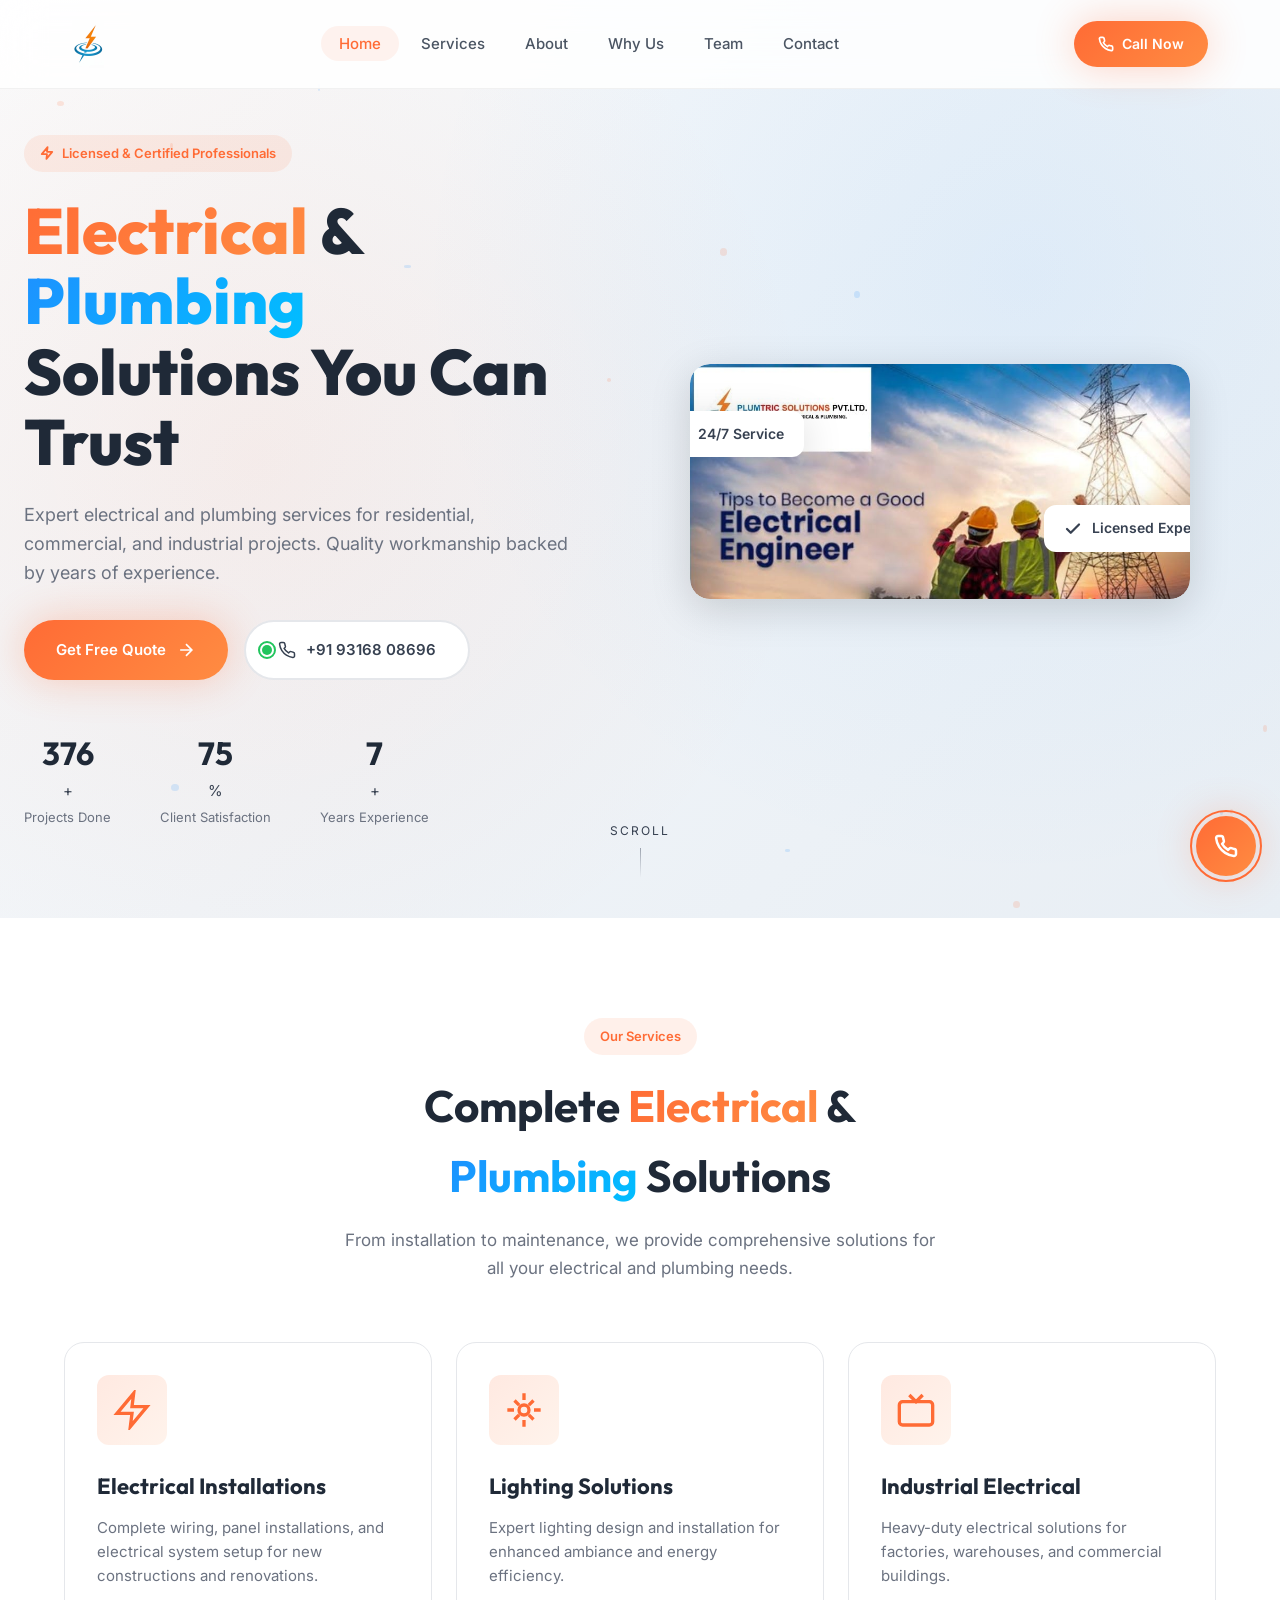
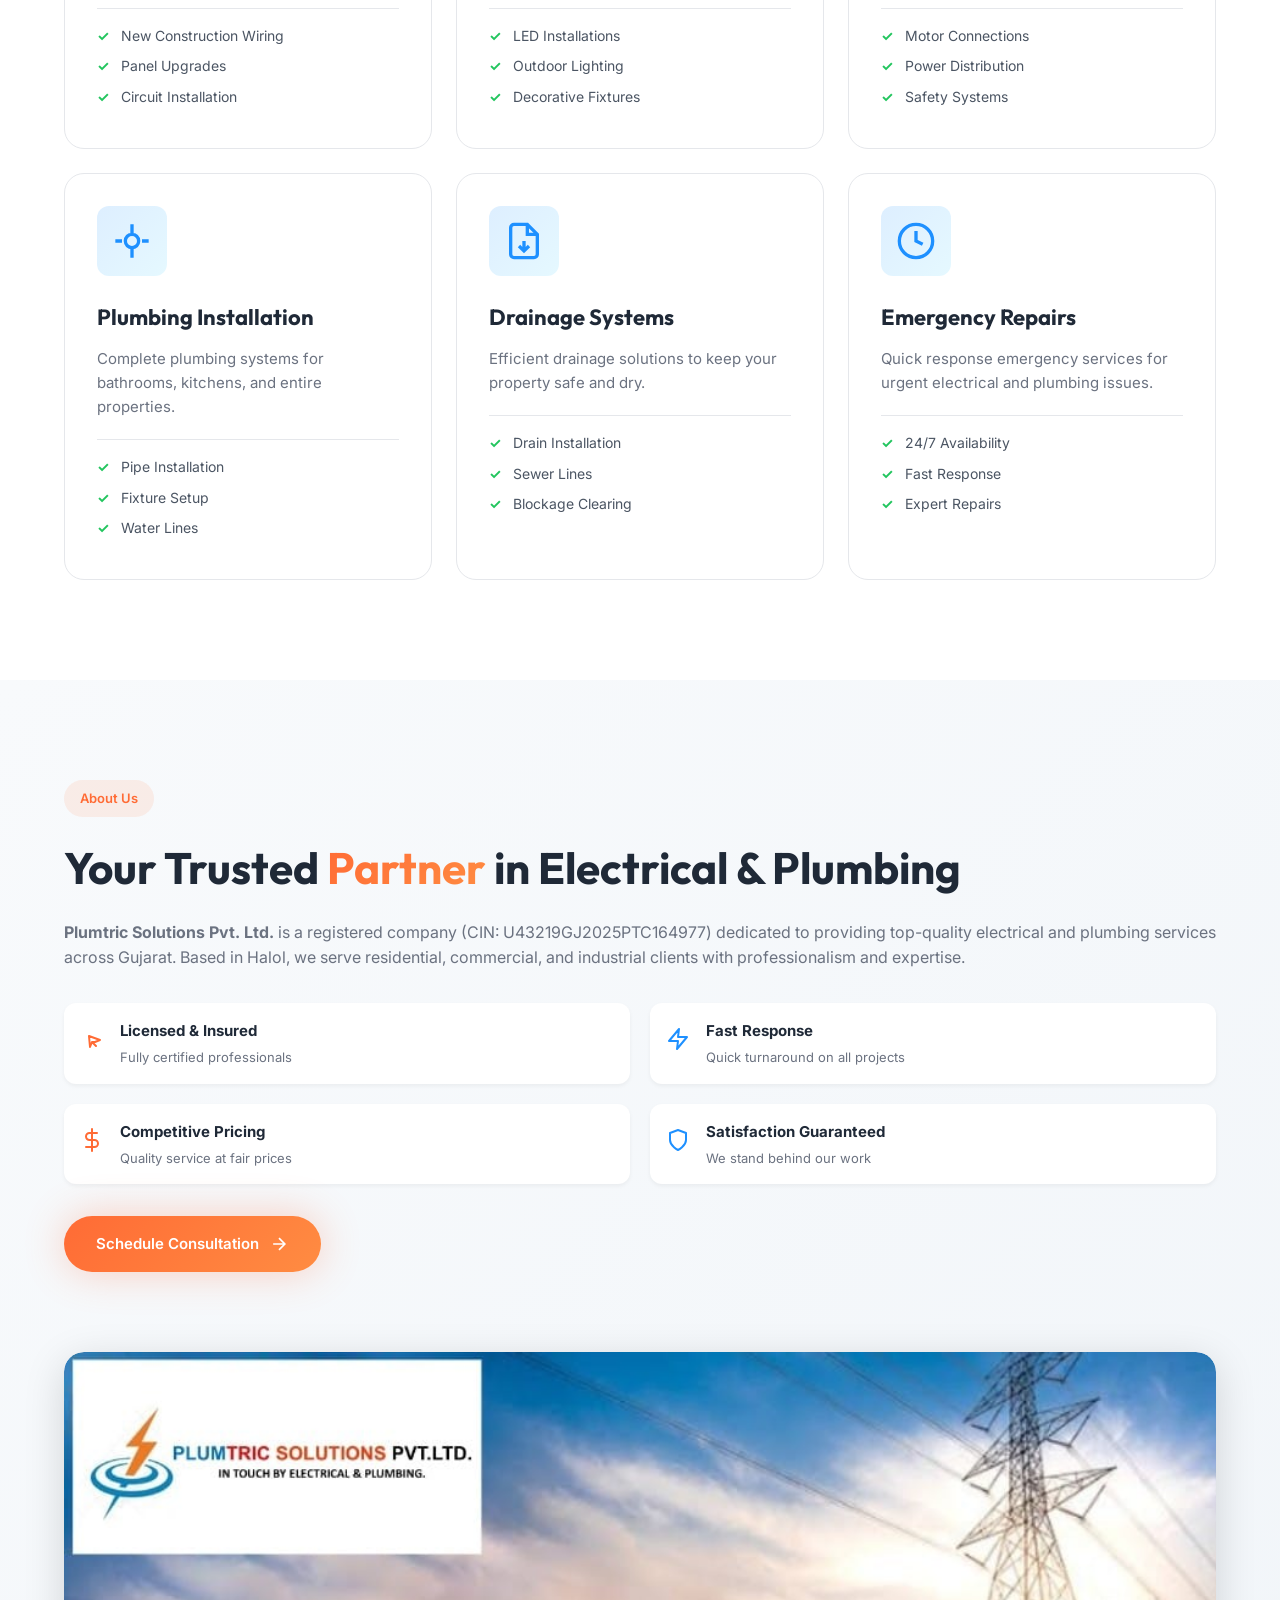
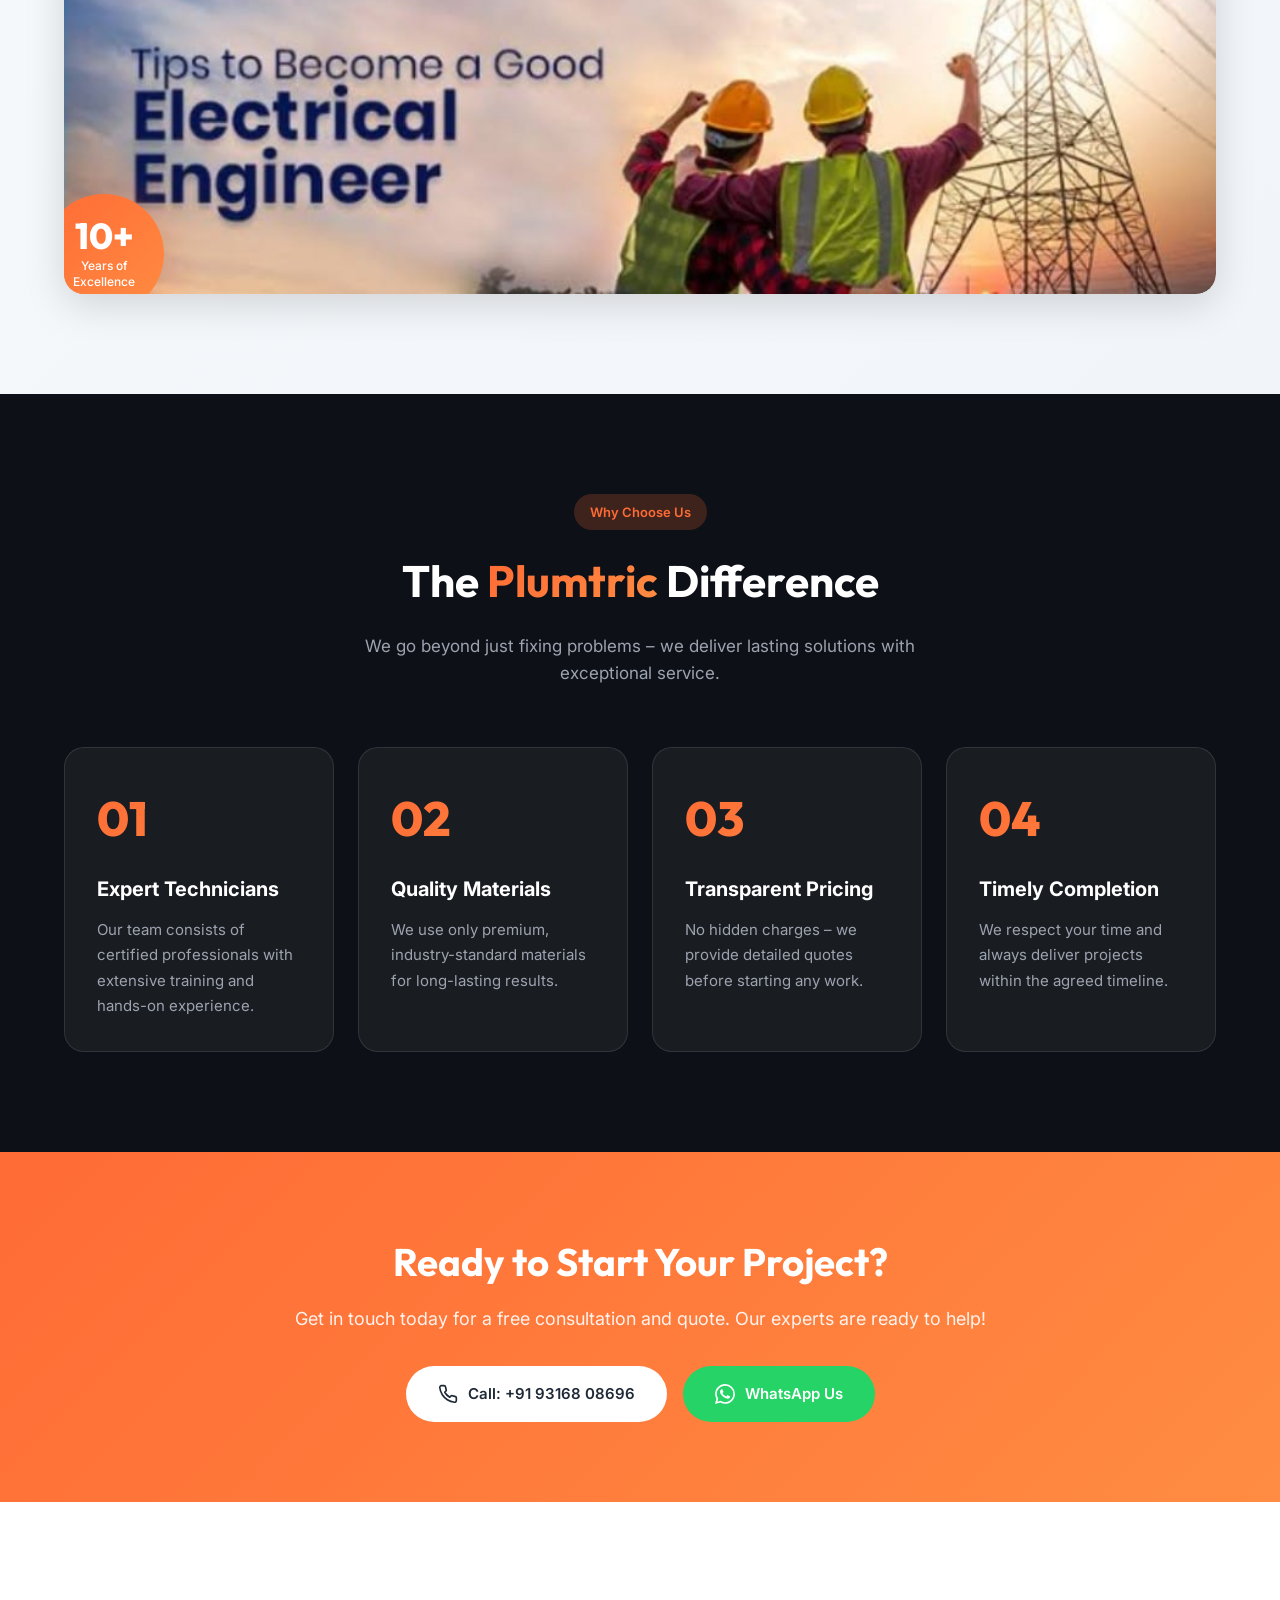
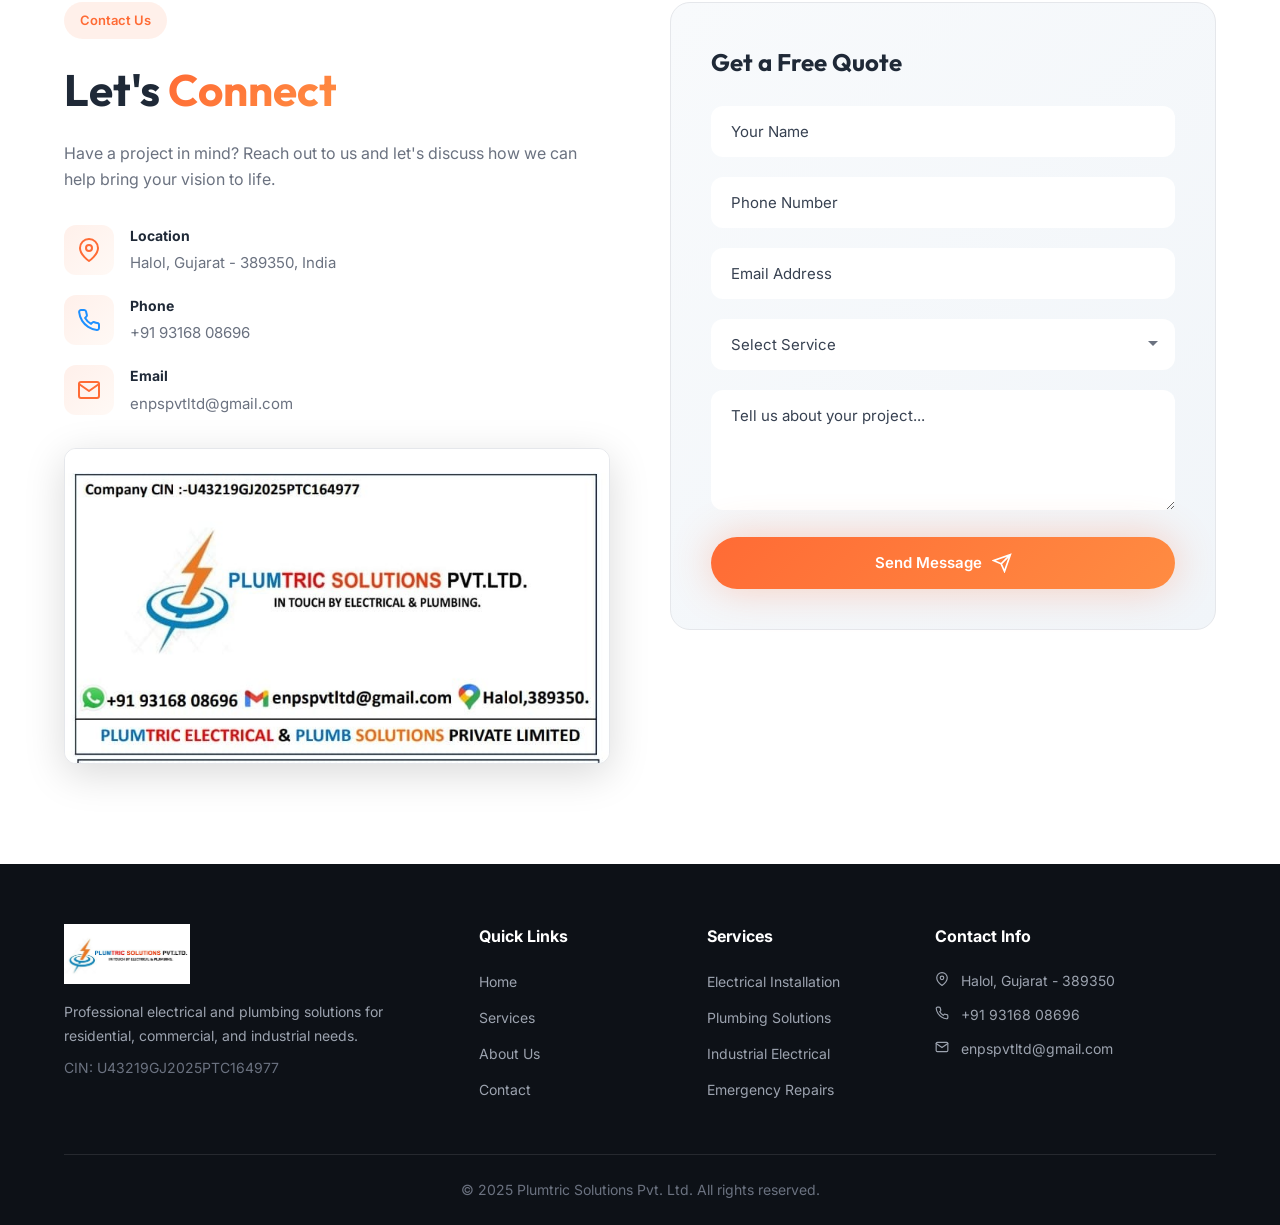
==== commit af9c86e5: "upadted" ====
--- a/index.html
+++ b/index.html
@@ -1,601 +1,912 @@
-<!DOCTYPE html>
+<!doctype html>
 <html lang="en">
-
-<head>
-    <meta charset="UTF-8">
-    <meta name="viewport" content="width=device-width, initial-scale=1.0">
-    <meta name="description"
-        content="Plumtric Solutions Pvt. Ltd. - Professional Electrical & Plumbing Services in Halol, Gujarat. Licensed contractors for residential and commercial projects.">
-    <meta name="keywords"
-        content="plumbing services, electrical services, Halol, Gujarat, plumber, electrician, Plumtric Solutions">
+  <head>
+    <meta charset="UTF-8" />
+    <meta name="viewport" content="width=device-width, initial-scale=1.0" />
+    <meta
+      name="description"
+      content="Plumtric Solutions Pvt. Ltd. - Professional Electrical & Plumbing Services in Halol, Gujarat. Licensed contractors for residential and commercial projects."
+    />
+    <meta
+      name="keywords"
+      content="plumbing services, electrical services, Halol, Gujarat, plumber, electrician, Plumtric Solutions"
+    />
     <title>Plumtric Solutions Pvt. Ltd. | Electrical & Plumbing Experts</title>
-    <link rel="preconnect" href="https://fonts.googleapis.com">
-    <link rel="preconnect" href="https://fonts.gstatic.com" crossorigin>
+    <link rel="preconnect" href="https://fonts.googleapis.com" />
+    <link rel="preconnect" href="https://fonts.gstatic.com" crossorigin />
     <link
-        href="https://fonts.googleapis.com/css2?family=Inter:wght@300;400;500;600;700;800&family=Outfit:wght@400;500;600;700;800&display=swap"
-        rel="stylesheet">
-    <link rel="stylesheet" href="styles.css">
-</head>
-
-<body>
+      href="https://fonts.googleapis.com/css2?family=Inter:wght@300;400;500;600;700;800&family=Outfit:wght@400;500;600;700;800&display=swap"
+      rel="stylesheet"
+    />
+    <link rel="stylesheet" href="styles.css" />
+  </head>
+
+  <body>
     <!-- Site Loader -->
     <div id="loader" class="loader-wrapper">
-        <div class="loader-content">
-            <div class="loader-circle"></div>
-            <div class="loader-bolt">
-                <svg width="40" height="40" viewBox="0 0 24 24" fill="currentColor">
-                    <path d="M13 2L3 14h9l-1 8 10-12h-9l1-8z" />
-                </svg>
-            </div>
-            <div class="loader-text">PLUMTRIC</div>
-        </div>
+      <div class="loader-content">
+        <div class="loader-circle"></div>
+        <div class="loader-bolt">
+          <svg width="40" height="40" viewBox="0 0 24 24" fill="currentColor">
+            <path d="M13 2L3 14h9l-1 8 10-12h-9l1-8z" />
+          </svg>
+        </div>
+        <div class="loader-text">PLUMTRIC</div>
+      </div>
     </div>
 
     <!-- Navigation -->
     <nav class="navbar" id="navbar">
-        <div class="nav-container">
-            <a href="#" class="nav-logo">
-                <img src="img4.jpeg" alt="Plumtric Solutions Logo" class="logo-img">
-            </a>
-            <ul class="nav-menu" id="nav-menu">
-                <li><a href="#home" class="nav-link active">Home</a></li>
-                <li><a href="#services" class="nav-link">Services</a></li>
-                <li><a href="#about" class="nav-link">About</a></li>
-                <li><a href="index.html#why-us" class="nav-link">Why Us</a></li>
-                <li><a href="profiles.html" class="nav-link">Team</a></li>
-                <li><a href="index.html#contact" class="nav-link">Contact</a></li>
-            </ul>
-            <a href="tel:+919316808696" class="nav-cta">
-                <svg width="16" height="16" viewBox="0 0 24 24" fill="none" stroke="currentColor" stroke-width="2.5"
-                    stroke-linecap="round" stroke-linejoin="round">
-                    <path
-                        d="M22 16.92v3a2 2 0 0 1-2.18 2 19.79 19.79 0 0 1-8.63-3.07 19.5 19.5 0 0 1-6-6 19.79 19.79 0 0 1-3.07-8.67A2 2 0 0 1 4.11 2h3a2 2 0 0 1 2 1.72 12.84 12.84 0 0 0 .7 2.81 2 2 0 0 1-.45 2.11L8.09 9.91a16 16 0 0 0 6 6l1.27-1.27a2 2 0 0 1 2.11-.45 12.84 12.84 0 0 0 2.81.7A2 2 0 0 1 22 16.92z">
-                    </path>
-                </svg>
-                Call Now
-            </a>
-            <button class="nav-toggle" id="nav-toggle" aria-label="Toggle navigation">
-                <span></span>
-                <span></span>
-                <span></span>
-            </button>
-        </div>
+      <div class="nav-container">
+        <a href="#" class="nav-logo">
+          <img src="img4.jpeg" alt="Plumtric Solutions Logo" class="logo-img" />
+        </a>
+        <ul class="nav-menu" id="nav-menu">
+          <li><a href="#home" class="nav-link active">Home</a></li>
+          <li><a href="#services" class="nav-link">Services</a></li>
+          <li><a href="#about" class="nav-link">About</a></li>
+          <li><a href="index.html#why-us" class="nav-link">Why Us</a></li>
+          <li><a href="profiles.html" class="nav-link">Team</a></li>
+          <li><a href="index.html#contact" class="nav-link">Contact</a></li>
+        </ul>
+        <a href="tel:+919316808696" class="nav-cta">
+          <svg
+            width="16"
+            height="16"
+            viewBox="0 0 24 24"
+            fill="none"
+            stroke="currentColor"
+            stroke-width="2.5"
+            stroke-linecap="round"
+            stroke-linejoin="round"
+          >
+            <path
+              d="M22 16.92v3a2 2 0 0 1-2.18 2 19.79 19.79 0 0 1-8.63-3.07 19.5 19.5 0 0 1-6-6 19.79 19.79 0 0 1-3.07-8.67A2 2 0 0 1 4.11 2h3a2 2 0 0 1 2 1.72 12.84 12.84 0 0 0 .7 2.81 2 2 0 0 1-.45 2.11L8.09 9.91a16 16 0 0 0 6 6l1.27-1.27a2 2 0 0 1 2.11-.45 12.84 12.84 0 0 0 2.81.7A2 2 0 0 1 22 16.92z"
+            ></path>
+          </svg>
+          Call Now
+        </a>
+        <button
+          class="nav-toggle"
+          id="nav-toggle"
+          aria-label="Toggle navigation"
+        >
+          <span></span>
+          <span></span>
+          <span></span>
+        </button>
+      </div>
     </nav>
 
     <!-- Hero Section -->
     <section class="hero" id="home">
-        <div class="hero-bg-overlay"></div>
-        <div class="hero-particles" id="particles"></div>
-        <div class="hero-content">
-            <div class="hero-badge">
-                <svg width="14" height="14" viewBox="0 0 24 24" fill="none" stroke="currentColor" stroke-width="3"
-                    stroke-linecap="round" stroke-linejoin="round">
-                    <path d="M13 2L3 14h9l-1 8 10-12h-9l1-8z"></path>
-                </svg>
-                Licensed & Certified Professionals
-            </div>
-            <h1 class="hero-title">
-                <span class="title-gradient">Electrical</span> &
-                <span class="title-gradient-blue">Plumbing</span>
-                <br>Solutions You Can Trust
-            </h1>
-            <p class="hero-subtitle">
-                Expert electrical and plumbing services for residential, commercial, and industrial projects.
-                Quality workmanship backed by years of experience.
-            </p>
-            <div class="hero-cta-group">
-                <a href="#contact" class="btn btn-primary">
-                    <span>Get Free Quote</span>
-                    <svg class="btn-arrow" width="20" height="20" viewBox="0 0 24 24" fill="none" stroke="currentColor"
-                        stroke-width="2">
-                        <path d="M5 12h14M12 5l7 7-7 7" />
-                    </svg>
-                </a>
-                <a href="tel:+919316808696" class="btn btn-secondary">
-                    <span class="pulse-ring"></span>
-                    <svg width="18" height="18" viewBox="0 0 24 24" fill="none" stroke="currentColor" stroke-width="2"
-                        stroke-linecap="round" stroke-linejoin="round">
-                        <path
-                            d="M22 16.92v3a2 2 0 0 1-2.18 2 19.79 19.79 0 0 1-8.63-3.07 19.5 19.5 0 0 1-6-6 19.79 19.79 0 0 1-3.07-8.67A2 2 0 0 1 4.11 2h3a2 2 0 0 1 2 1.72 12.84 12.84 0 0 0 .7 2.81 2 2 0 0 1-.45 2.11L8.09 9.91a16 16 0 0 0 6 6l1.27-1.27a2 2 0 0 1 2.11-.45 12.84 12.84 0 0 0 2.81.7A2 2 0 0 1 22 16.92z">
-                        </path>
-                    </svg>
-                    <span>+91 93168 08696</span>
-                </a>
-            </div>
-            <div class="hero-stats">
-                <div class="stat-item">
-                    <span class="stat-number" data-target="500">0</span>+
-                    <span class="stat-label">Projects Done</span>
-                </div>
-                <div class="stat-divider"></div>
-                <div class="stat-item">
-                    <span class="stat-number" data-target="100">0</span>%
-                    <span class="stat-label">Client Satisfaction</span>
-                </div>
-                <div class="stat-divider"></div>
-                <div class="stat-item">
-                    <span class="stat-number" data-target="10">0</span>+
-                    <span class="stat-label">Years Experience</span>
-                </div>
-            </div>
-        </div>
-        <div class="hero-visual">
-            <div class="hero-image-wrapper">
-                <img src="img2.jpeg" alt="Professional Engineers" class="hero-image">
-                <div class="floating-card card-1">
-                    <svg width="18" height="18" viewBox="0 0 24 24" fill="none" stroke="currentColor" stroke-width="2"
-                        stroke-linecap="round" stroke-linejoin="round">
-                        <path
-                            d="M14.7 6.3a1 1 0 0 0 0 1.4l1.6 1.6a1 1 0 0 0 1.4 0l3.77-3.77a6 6 0 0 1-7.94 7.94l-6.91 6.91a2.12 2.12 0 0 1-3-3l6.91-6.91a6 6 0 0 1 7.94-7.94l-3.76 3.76z">
-                        </path>
-                    </svg>
-                    <span>24/7 Service</span>
-                </div>
-                <div class="floating-card card-2">
-                    <svg width="18" height="18" viewBox="0 0 24 24" fill="none" stroke="currentColor" stroke-width="3"
-                        stroke-linecap="round" stroke-linejoin="round">
-                        <polyline points="20 6 9 17 4 12"></polyline>
-                    </svg>
-                    <span>Licensed Experts</span>
-                </div>
-            </div>
-        </div>
-        <div class="scroll-indicator">
-            <span>Scroll</span>
-            <div class="scroll-line"></div>
-        </div>
+      <div class="hero-bg-overlay"></div>
+      <div class="hero-particles" id="particles"></div>
+      <div class="hero-content">
+        <div class="hero-badge">
+          <svg
+            width="14"
+            height="14"
+            viewBox="0 0 24 24"
+            fill="none"
+            stroke="currentColor"
+            stroke-width="3"
+            stroke-linecap="round"
+            stroke-linejoin="round"
+          >
+            <path d="M13 2L3 14h9l-1 8 10-12h-9l1-8z"></path>
+          </svg>
+          Licensed & Certified Professionals
+        </div>
+        <h1 class="hero-title">
+          <span class="title-gradient">Electrical</span> &
+          <span class="title-gradient-blue">Plumbing</span>
+          <br />Solutions You Can Trust
+        </h1>
+        <p class="hero-subtitle">
+          Expert electrical and plumbing services for residential, commercial,
+          and industrial projects. Quality workmanship backed by years of
+          experience.
+        </p>
+        <div class="hero-cta-group">
+          <a href="#contact" class="btn btn-primary">
+            <span>Get Free Quote</span>
+            <svg
+              class="btn-arrow"
+              width="20"
+              height="20"
+              viewBox="0 0 24 24"
+              fill="none"
+              stroke="currentColor"
+              stroke-width="2"
+            >
+              <path d="M5 12h14M12 5l7 7-7 7" />
+            </svg>
+          </a>
+          <a href="tel:+919316808696" class="btn btn-secondary">
+            <span class="pulse-ring"></span>
+            <svg
+              width="18"
+              height="18"
+              viewBox="0 0 24 24"
+              fill="none"
+              stroke="currentColor"
+              stroke-width="2"
+              stroke-linecap="round"
+              stroke-linejoin="round"
+            >
+              <path
+                d="M22 16.92v3a2 2 0 0 1-2.18 2 19.79 19.79 0 0 1-8.63-3.07 19.5 19.5 0 0 1-6-6 19.79 19.79 0 0 1-3.07-8.67A2 2 0 0 1 4.11 2h3a2 2 0 0 1 2 1.72 12.84 12.84 0 0 0 .7 2.81 2 2 0 0 1-.45 2.11L8.09 9.91a16 16 0 0 0 6 6l1.27-1.27a2 2 0 0 1 2.11-.45 12.84 12.84 0 0 0 2.81.7A2 2 0 0 1 22 16.92z"
+              ></path>
+            </svg>
+            <span>+91 93168 08696</span>
+          </a>
+        </div>
+        <div class="hero-stats">
+          <div class="stat-item">
+            <span class="stat-number" data-target="500">0</span>+
+            <span class="stat-label">Projects Done</span>
+          </div>
+          <div class="stat-divider"></div>
+          <div class="stat-item">
+            <span class="stat-number" data-target="100">0</span>%
+            <span class="stat-label">Client Satisfaction</span>
+          </div>
+          <div class="stat-divider"></div>
+          <div class="stat-item">
+            <span class="stat-number" data-target="10">0</span>+
+            <span class="stat-label">Years Experience</span>
+          </div>
+        </div>
+      </div>
+      <div class="hero-visual">
+        <div class="hero-image-wrapper">
+          <img
+            src="img2.jpeg"
+            alt="Professional Engineers"
+            class="hero-image"
+          />
+          <div class="floating-card card-1">
+            <svg
+              width="18"
+              height="18"
+              viewBox="0 0 24 24"
+              fill="none"
+              stroke="currentColor"
+              stroke-width="2"
+              stroke-linecap="round"
+              stroke-linejoin="round"
+            >
+              <path
+                d="M14.7 6.3a1 1 0 0 0 0 1.4l1.6 1.6a1 1 0 0 0 1.4 0l3.77-3.77a6 6 0 0 1-7.94 7.94l-6.91 6.91a2.12 2.12 0 0 1-3-3l6.91-6.91a6 6 0 0 1 7.94-7.94l-3.76 3.76z"
+              ></path>
+            </svg>
+            <span>24/7 Service</span>
+          </div>
+          <div class="floating-card card-2">
+            <svg
+              width="18"
+              height="18"
+              viewBox="0 0 24 24"
+              fill="none"
+              stroke="currentColor"
+              stroke-width="3"
+              stroke-linecap="round"
+              stroke-linejoin="round"
+            >
+              <polyline points="20 6 9 17 4 12"></polyline>
+            </svg>
+            <span>Licensed Experts</span>
+          </div>
+        </div>
+      </div>
+      <div class="scroll-indicator">
+        <span>Scroll</span>
+        <div class="scroll-line"></div>
+      </div>
     </section>
 
     <!-- Services Section -->
     <section class="services" id="services">
-        <div class="container">
-            <div class="section-header">
-                <span class="section-tag">Our Services</span>
-                <h2 class="section-title">Complete <span class="highlight">Electrical</span> & <span
-                        class="highlight-blue">Plumbing</span> Solutions</h2>
-                <p class="section-desc">From installation to maintenance, we provide comprehensive solutions for all
-                    your electrical and plumbing needs.</p>
+      <div class="container">
+        <div class="section-header">
+          <span class="section-tag">Our Services</span>
+          <h2 class="section-title">
+            Complete <span class="highlight">Electrical</span> &
+            <span class="highlight-blue">Plumbing</span> Solutions
+          </h2>
+          <p class="section-desc">
+            From installation to maintenance, we provide comprehensive solutions
+            for all your electrical and plumbing needs.
+          </p>
+        </div>
+        <div class="services-grid">
+          <!-- Electrical Services -->
+          <div class="service-card" data-aos="fade-up">
+            <div class="service-icon electrical">
+              <svg
+                width="40"
+                height="40"
+                viewBox="0 0 24 24"
+                fill="none"
+                stroke="currentColor"
+                stroke-width="2"
+              >
+                <path d="M13 2L3 14h9l-1 8 10-12h-9l1-8z" />
+              </svg>
             </div>
-            <div class="services-grid">
-                <!-- Electrical Services -->
-                <div class="service-card" data-aos="fade-up">
-                    <div class="service-icon electrical">
-                        <svg width="40" height="40" viewBox="0 0 24 24" fill="none" stroke="currentColor"
-                            stroke-width="2">
-                            <path d="M13 2L3 14h9l-1 8 10-12h-9l1-8z" />
-                        </svg>
-                    </div>
-                    <h3>Electrical Installations</h3>
-                    <p>Complete wiring, panel installations, and electrical system setup for new constructions and
-                        renovations.</p>
-                    <ul class="service-features">
-                        <li>New Construction Wiring</li>
-                        <li>Panel Upgrades</li>
-                        <li>Circuit Installation</li>
-                    </ul>
-                </div>
-
-                <div class="service-card" data-aos="fade-up" data-aos-delay="100">
-                    <div class="service-icon electrical">
-                        <svg width="40" height="40" viewBox="0 0 24 24" fill="none" stroke="currentColor"
-                            stroke-width="2">
-                            <circle cx="12" cy="12" r="3" />
-                            <path
-                                d="M12 2v4m0 12v4m10-10h-4M6 12H2m15.7-5.7l-2.8 2.8M9.1 14.9l-2.8 2.8m0-11.4l2.8 2.8m5.8 5.8l2.8 2.8" />
-                        </svg>
-                    </div>
-                    <h3>Lighting Solutions</h3>
-                    <p>Expert lighting design and installation for enhanced ambiance and energy efficiency.</p>
-                    <ul class="service-features">
-                        <li>LED Installations</li>
-                        <li>Outdoor Lighting</li>
-                        <li>Decorative Fixtures</li>
-                    </ul>
-                </div>
-
-                <div class="service-card" data-aos="fade-up" data-aos-delay="200">
-                    <div class="service-icon electrical">
-                        <svg width="40" height="40" viewBox="0 0 24 24" fill="none" stroke="currentColor"
-                            stroke-width="2">
-                            <rect x="2" y="7" width="20" height="14" rx="2" />
-                            <path d="M16 3l-4 4-4-4" />
-                        </svg>
-                    </div>
-                    <h3>Industrial Electrical</h3>
-                    <p>Heavy-duty electrical solutions for factories, warehouses, and commercial buildings.</p>
-                    <ul class="service-features">
-                        <li>Motor Connections</li>
-                        <li>Power Distribution</li>
-                        <li>Safety Systems</li>
-                    </ul>
-                </div>
-
-                <!-- Plumbing Services -->
-                <div class="service-card" data-aos="fade-up" data-aos-delay="300">
-                    <div class="service-icon plumbing">
-                        <svg width="40" height="40" viewBox="0 0 24 24" fill="none" stroke="currentColor"
-                            stroke-width="2">
-                            <path d="M12 2v6m0 0a4 4 0 100 8 4 4 0 000-8zm0 8v6" />
-                            <path d="M6 12H2m20 0h-4" />
-                        </svg>
-                    </div>
-                    <h3>Plumbing Installation</h3>
-                    <p>Complete plumbing systems for bathrooms, kitchens, and entire properties.</p>
-                    <ul class="service-features">
-                        <li>Pipe Installation</li>
-                        <li>Fixture Setup</li>
-                        <li>Water Lines</li>
-                    </ul>
-                </div>
-
-                <div class="service-card" data-aos="fade-up" data-aos-delay="400">
-                    <div class="service-icon plumbing">
-                        <svg width="40" height="40" viewBox="0 0 24 24" fill="none" stroke="currentColor"
-                            stroke-width="2">
-                            <path d="M14 2H6a2 2 0 00-2 2v16a2 2 0 002 2h12a2 2 0 002-2V8z" />
-                            <path d="M14 2v6h6M12 18v-6m-3 3l3 3 3-3" />
-                        </svg>
-                    </div>
-                    <h3>Drainage Systems</h3>
-                    <p>Efficient drainage solutions to keep your property safe and dry.</p>
-                    <ul class="service-features">
-                        <li>Drain Installation</li>
-                        <li>Sewer Lines</li>
-                        <li>Blockage Clearing</li>
-                    </ul>
-                </div>
-
-                <div class="service-card" data-aos="fade-up" data-aos-delay="500">
-                    <div class="service-icon plumbing">
-                        <svg width="40" height="40" viewBox="0 0 24 24" fill="none" stroke="currentColor"
-                            stroke-width="2">
-                            <path d="M12 22c5.523 0 10-4.477 10-10S17.523 2 12 2 2 6.477 2 12s4.477 10 10 10z" />
-                            <path d="M12 6v6l4 2" />
-                        </svg>
-                    </div>
-                    <h3>Emergency Repairs</h3>
-                    <p>Quick response emergency services for urgent electrical and plumbing issues.</p>
-                    <ul class="service-features">
-                        <li>24/7 Availability</li>
-                        <li>Fast Response</li>
-                        <li>Expert Repairs</li>
-                    </ul>
-                </div>
+            <h3>Electrical Installations</h3>
+            <p>
+              Complete wiring, panel installations, and electrical system setup
+              for new constructions and renovations.
+            </p>
+            <ul class="service-features">
+              <li>New Construction Wiring</li>
+              <li>Panel Upgrades</li>
+              <li>Circuit Installation</li>
+            </ul>
+          </div>
+
+          <div class="service-card" data-aos="fade-up" data-aos-delay="100">
+            <div class="service-icon electrical">
+              <svg
+                width="40"
+                height="40"
+                viewBox="0 0 24 24"
+                fill="none"
+                stroke="currentColor"
+                stroke-width="2"
+              >
+                <circle cx="12" cy="12" r="3" />
+                <path
+                  d="M12 2v4m0 12v4m10-10h-4M6 12H2m15.7-5.7l-2.8 2.8M9.1 14.9l-2.8 2.8m0-11.4l2.8 2.8m5.8 5.8l2.8 2.8"
+                />
+              </svg>
             </div>
-        </div>
+            <h3>Lighting Solutions</h3>
+            <p>
+              Expert lighting design and installation for enhanced ambiance and
+              energy efficiency.
+            </p>
+            <ul class="service-features">
+              <li>LED Installations</li>
+              <li>Outdoor Lighting</li>
+              <li>Decorative Fixtures</li>
+            </ul>
+          </div>
+
+          <div class="service-card" data-aos="fade-up" data-aos-delay="200">
+            <div class="service-icon electrical">
+              <svg
+                width="40"
+                height="40"
+                viewBox="0 0 24 24"
+                fill="none"
+                stroke="currentColor"
+                stroke-width="2"
+              >
+                <rect x="2" y="7" width="20" height="14" rx="2" />
+                <path d="M16 3l-4 4-4-4" />
+              </svg>
+            </div>
+            <h3>Industrial Electrical</h3>
+            <p>
+              Heavy-duty electrical solutions for factories, warehouses, and
+              commercial buildings.
+            </p>
+            <ul class="service-features">
+              <li>Motor Connections</li>
+              <li>Power Distribution</li>
+              <li>Safety Systems</li>
+            </ul>
+          </div>
+
+          <!-- Plumbing Services -->
+          <div class="service-card" data-aos="fade-up" data-aos-delay="300">
+            <div class="service-icon plumbing">
+              <svg
+                width="40"
+                height="40"
+                viewBox="0 0 24 24"
+                fill="none"
+                stroke="currentColor"
+                stroke-width="2"
+              >
+                <path d="M12 2v6m0 0a4 4 0 100 8 4 4 0 000-8zm0 8v6" />
+                <path d="M6 12H2m20 0h-4" />
+              </svg>
+            </div>
+            <h3>Plumbing Installation</h3>
+            <p>
+              Complete plumbing systems for bathrooms, kitchens, and entire
+              properties.
+            </p>
+            <ul class="service-features">
+              <li>Pipe Installation</li>
+              <li>Fixture Setup</li>
+              <li>Water Lines</li>
+            </ul>
+          </div>
+
+          <div class="service-card" data-aos="fade-up" data-aos-delay="400">
+            <div class="service-icon plumbing">
+              <svg
+                width="40"
+                height="40"
+                viewBox="0 0 24 24"
+                fill="none"
+                stroke="currentColor"
+                stroke-width="2"
+              >
+                <path
+                  d="M14 2H6a2 2 0 00-2 2v16a2 2 0 002 2h12a2 2 0 002-2V8z"
+                />
+                <path d="M14 2v6h6M12 18v-6m-3 3l3 3 3-3" />
+              </svg>
+            </div>
+            <h3>Drainage Systems</h3>
+            <p>
+              Efficient drainage solutions to keep your property safe and dry.
+            </p>
+            <ul class="service-features">
+              <li>Drain Installation</li>
+              <li>Sewer Lines</li>
+              <li>Blockage Clearing</li>
+            </ul>
+          </div>
+
+          <div class="service-card" data-aos="fade-up" data-aos-delay="500">
+            <div class="service-icon plumbing">
+              <svg
+                width="40"
+                height="40"
+                viewBox="0 0 24 24"
+                fill="none"
+                stroke="currentColor"
+                stroke-width="2"
+              >
+                <path
+                  d="M12 22c5.523 0 10-4.477 10-10S17.523 2 12 2 2 6.477 2 12s4.477 10 10 10z"
+                />
+                <path d="M12 6v6l4 2" />
+              </svg>
+            </div>
+            <h3>Emergency Repairs</h3>
+            <p>
+              Quick response emergency services for urgent electrical and
+              plumbing issues.
+            </p>
+            <ul class="service-features">
+              <li>24/7 Availability</li>
+              <li>Fast Response</li>
+              <li>Expert Repairs</li>
+            </ul>
+          </div>
+        </div>
+      </div>
     </section>
 
     <!-- About Section -->
     <section class="about" id="about">
-        <div class="container">
-            <div class="about-grid">
-                <div class="about-content">
-                    <span class="section-tag">About Us</span>
-                    <h2 class="section-title">Your Trusted <span class="highlight">Partner</span> in Electrical &
-                        Plumbing</h2>
-                    <p class="about-text">
-                        <strong>Plumtric Solutions Pvt. Ltd.</strong> is a registered company (CIN:
-                        U43219GJ2025PTC164977)
-                        dedicated to providing top-quality electrical and plumbing services across Gujarat.
-                        Based in Halol, we serve residential, commercial, and industrial clients with professionalism
-                        and expertise.
-                    </p>
-                    <div class="about-features">
-                        <div class="feature">
-                            <div class="feature-icon">
-                                <svg width="24" height="24" viewBox="0 0 24 24" fill="none" stroke="currentColor"
-                                    stroke-width="2" stroke-linecap="round" stroke-linejoin="round"
-                                    style="color: var(--primary-orange);">
-                                    <path d="M12 15l-2 5L9 9l11 4-5 2zm0 0l4 4"></path>
-                                </svg>
-                            </div>
-                            <div class="feature-text">
-                                <h4>Licensed & Insured</h4>
-                                <p>Fully certified professionals</p>
-                            </div>
-                        </div>
-                        <div class="feature">
-                            <div class="feature-icon">
-                                <svg width="24" height="24" viewBox="0 0 24 24" fill="none" stroke="currentColor"
-                                    stroke-width="2" stroke-linecap="round" stroke-linejoin="round"
-                                    style="color: var(--primary-blue);">
-                                    <path d="M13 2L3 14h9l-1 8 10-12h-9l1-8z"></path>
-                                </svg>
-                            </div>
-                            <div class="feature-text">
-                                <h4>Fast Response</h4>
-                                <p>Quick turnaround on all projects</p>
-                            </div>
-                        </div>
-                        <div class="feature">
-                            <div class="feature-icon">
-                                <svg width="24" height="24" viewBox="0 0 24 24" fill="none" stroke="currentColor"
-                                    stroke-width="2" stroke-linecap="round" stroke-linejoin="round"
-                                    style="color: var(--primary-orange);">
-                                    <line x1="12" y1="1" x2="12" y2="23"></line>
-                                    <path d="M17 5H9.5a3.5 3.5 0 0 0 0 7h5a3.5 3.5 0 0 1 0 7H6"></path>
-                                </svg>
-                            </div>
-                            <div class="feature-text">
-                                <h4>Competitive Pricing</h4>
-                                <p>Quality service at fair prices</p>
-                            </div>
-                        </div>
-                        <div class="feature">
-                            <div class="feature-icon">
-                                <svg width="24" height="24" viewBox="0 0 24 24" fill="none" stroke="currentColor"
-                                    stroke-width="2" stroke-linecap="round" stroke-linejoin="round"
-                                    style="color: var(--primary-blue);">
-                                    <path d="M12 22s8-4 8-10V5l-8-3-8 3v7c0 6 8 10 8 10z"></path>
-                                </svg>
-                            </div>
-                            <div class="feature-text">
-                                <h4>Satisfaction Guaranteed</h4>
-                                <p>We stand behind our work</p>
-                            </div>
-                        </div>
-                    </div>
-                    <a href="#contact" class="btn btn-primary">
-                        <span>Schedule Consultation</span>
-                        <svg class="btn-arrow" width="20" height="20" viewBox="0 0 24 24" fill="none"
-                            stroke="currentColor" stroke-width="2">
-                            <path d="M5 12h14M12 5l7 7-7 7" />
-                        </svg>
-                    </a>
-                </div>
-                <div class="about-visual">
-                    <div class="about-image-wrapper">
-                        <img src="img2.jpeg" alt="Professional Team" class="about-image">
-                        <div class="experience-badge">
-                            <span class="exp-number">10+</span>
-                            <span class="exp-text">Years of<br>Excellence</span>
-                        </div>
-                    </div>
-                </div>
+      <div class="container">
+        <div class="about-grid">
+          <div class="about-content">
+            <span class="section-tag">About Us</span>
+            <h2 class="section-title">
+              Your Trusted <span class="highlight">Partner</span> in Electrical
+              & Plumbing
+            </h2>
+            <p class="about-text">
+              <strong>Plumtric Solutions Pvt. Ltd.</strong> is a registered
+              company (CIN: U43219GJ2025PTC164977) dedicated to providing
+              top-quality electrical and plumbing services across Gujarat. Based
+              in Halol, we serve residential, commercial, and industrial clients
+              with professionalism and expertise.
+            </p>
+            <div class="about-features">
+              <div class="feature">
+                <div class="feature-icon">
+                  <svg
+                    width="24"
+                    height="24"
+                    viewBox="0 0 24 24"
+                    fill="none"
+                    stroke="currentColor"
+                    stroke-width="2"
+                    stroke-linecap="round"
+                    stroke-linejoin="round"
+                    style="color: var(--primary-orange)"
+                  >
+                    <path d="M12 15l-2 5L9 9l11 4-5 2zm0 0l4 4"></path>
+                  </svg>
+                </div>
+                <div class="feature-text">
+                  <h4>Licensed & Insured</h4>
+                  <p>Fully certified professionals</p>
+                </div>
+              </div>
+              <div class="feature">
+                <div class="feature-icon">
+                  <svg
+                    width="24"
+                    height="24"
+                    viewBox="0 0 24 24"
+                    fill="none"
+                    stroke="currentColor"
+                    stroke-width="2"
+                    stroke-linecap="round"
+                    stroke-linejoin="round"
+                    style="color: var(--primary-blue)"
+                  >
+                    <path d="M13 2L3 14h9l-1 8 10-12h-9l1-8z"></path>
+                  </svg>
+                </div>
+                <div class="feature-text">
+                  <h4>Fast Response</h4>
+                  <p>Quick turnaround on all projects</p>
+                </div>
+              </div>
+              <div class="feature">
+                <div class="feature-icon">
+                  <svg
+                    width="24"
+                    height="24"
+                    viewBox="0 0 24 24"
+                    fill="none"
+                    stroke="currentColor"
+                    stroke-width="2"
+                    stroke-linecap="round"
+                    stroke-linejoin="round"
+                    style="color: var(--primary-orange)"
+                  >
+                    <line x1="12" y1="1" x2="12" y2="23"></line>
+                    <path
+                      d="M17 5H9.5a3.5 3.5 0 0 0 0 7h5a3.5 3.5 0 0 1 0 7H6"
+                    ></path>
+                  </svg>
+                </div>
+                <div class="feature-text">
+                  <h4>Competitive Pricing</h4>
+                  <p>Quality service at fair prices</p>
+                </div>
+              </div>
+              <div class="feature">
+                <div class="feature-icon">
+                  <svg
+                    width="24"
+                    height="24"
+                    viewBox="0 0 24 24"
+                    fill="none"
+                    stroke="currentColor"
+                    stroke-width="2"
+                    stroke-linecap="round"
+                    stroke-linejoin="round"
+                    style="color: var(--primary-blue)"
+                  >
+                    <path
+                      d="M12 22s8-4 8-10V5l-8-3-8 3v7c0 6 8 10 8 10z"
+                    ></path>
+                  </svg>
+                </div>
+                <div class="feature-text">
+                  <h4>Satisfaction Guaranteed</h4>
+                  <p>We stand behind our work</p>
+                </div>
+              </div>
             </div>
-        </div>
+            <a href="#contact" class="btn btn-primary">
+              <span>Schedule Consultation</span>
+              <svg
+                class="btn-arrow"
+                width="20"
+                height="20"
+                viewBox="0 0 24 24"
+                fill="none"
+                stroke="currentColor"
+                stroke-width="2"
+              >
+                <path d="M5 12h14M12 5l7 7-7 7" />
+              </svg>
+            </a>
+          </div>
+          <div class="about-visual">
+            <div class="about-image-wrapper">
+              <img
+                src="img2.jpeg"
+                alt="Professional Team"
+                class="about-image"
+              />
+              <div class="experience-badge">
+                <span class="exp-number">10+</span>
+                <span class="exp-text">Years of<br />Excellence</span>
+              </div>
+            </div>
+          </div>
+        </div>
+      </div>
     </section>
 
     <!-- Why Choose Us Section -->
     <section class="why-us" id="why-us">
-        <div class="container">
-            <div class="section-header">
-                <span class="section-tag">Why Choose Us</span>
-                <h2 class="section-title">The <span class="highlight">Plumtric</span> Difference</h2>
-                <p class="section-desc">We go beyond just fixing problems – we deliver lasting solutions with
-                    exceptional service.</p>
-            </div>
-            <div class="why-us-grid">
-                <div class="why-card">
-                    <div class="why-number">01</div>
-                    <h3>Expert Technicians</h3>
-                    <p>Our team consists of certified professionals with extensive training and hands-on experience.</p>
-                </div>
-                <div class="why-card">
-                    <div class="why-number">02</div>
-                    <h3>Quality Materials</h3>
-                    <p>We use only premium, industry-standard materials for long-lasting results.</p>
-                </div>
-                <div class="why-card">
-                    <div class="why-number">03</div>
-                    <h3>Transparent Pricing</h3>
-                    <p>No hidden charges – we provide detailed quotes before starting any work.</p>
-                </div>
-                <div class="why-card">
-                    <div class="why-number">04</div>
-                    <h3>Timely Completion</h3>
-                    <p>We respect your time and always deliver projects within the agreed timeline.</p>
-                </div>
-            </div>
-        </div>
+      <div class="container">
+        <div class="section-header">
+          <span class="section-tag">Why Choose Us</span>
+          <h2 class="section-title">
+            The <span class="highlight">Plumtric</span> Difference
+          </h2>
+          <p class="section-desc">
+            We go beyond just fixing problems – we deliver lasting solutions
+            with exceptional service.
+          </p>
+        </div>
+        <div class="why-us-grid">
+          <div class="why-card">
+            <div class="why-number">01</div>
+            <h3>Expert Technicians</h3>
+            <p>
+              Our team consists of certified professionals with extensive
+              training and hands-on experience.
+            </p>
+          </div>
+          <div class="why-card">
+            <div class="why-number">02</div>
+            <h3>Quality Materials</h3>
+            <p>
+              We use only premium, industry-standard materials for long-lasting
+              results.
+            </p>
+          </div>
+          <div class="why-card">
+            <div class="why-number">03</div>
+            <h3>Transparent Pricing</h3>
+            <p>
+              No hidden charges – we provide detailed quotes before starting any
+              work.
+            </p>
+          </div>
+          <div class="why-card">
+            <div class="why-number">04</div>
+            <h3>Timely Completion</h3>
+            <p>
+              We respect your time and always deliver projects within the agreed
+              timeline.
+            </p>
+          </div>
+        </div>
+      </div>
     </section>
 
     <!-- CTA Section -->
     <section class="cta-section">
-        <div class="container">
-            <div class="cta-content">
-                <h2>Ready to Start Your Project?</h2>
-                <p>Get in touch today for a free consultation and quote. Our experts are ready to help!</p>
-                <div class="cta-buttons">
-                    <a href="tel:+919316808696" class="btn btn-white">
-                        <svg width="20" height="20" viewBox="0 0 24 24" fill="none" stroke="currentColor"
-                            stroke-width="2" stroke-linecap="round" stroke-linejoin="round">
-                            <path
-                                d="M22 16.92v3a2 2 0 0 1-2.18 2 19.79 19.79 0 0 1-8.63-3.07 19.5 19.5 0 0 1-6-6 19.79 19.79 0 0 1-3.07-8.67A2 2 0 0 1 4.11 2h3a2 2 0 0 1 2 1.72 12.84 12.84 0 0 0 .7 2.81 2 2 0 0 1-.45 2.11L8.09 9.91a16 16 0 0 0 6 6l1.27-1.27a2 2 0 0 1 2.11-.45 12.84 12.84 0 0 0 2.81.7A2 2 0 0 1 22 16.92z">
-                            </path>
-                        </svg>
-                        <span>Call: +91 93168 08696</span>
-                    </a>
-                    <a href="https://wa.me/919316808696" target="_blank" class="btn btn-whatsapp">
-                        <svg width="20" height="20" viewBox="0 0 24 24" fill="currentColor">
-                            <path
-                                d="M17.472 14.382c-.297-.149-1.758-.867-2.03-.967-.273-.099-.471-.148-.67.15-.197.297-.767.966-.94 1.164-.173.199-.347.223-.644.075-.297-.15-1.255-.463-2.39-1.475-.883-.788-1.48-1.761-1.653-2.059-.173-.297-.018-.458.13-.606.134-.133.298-.347.446-.52.149-.174.198-.298.298-.497.099-.198.05-.371-.025-.52-.075-.149-.669-1.612-.916-2.207-.242-.579-.487-.5-.669-.51-.173-.008-.371-.01-.57-.01-.198 0-.52.074-.792.372-.272.297-1.04 1.016-1.04 2.479 0 1.462 1.065 2.875 1.213 3.074.149.198 2.096 3.2 5.077 4.487.709.306 1.262.489 1.694.625.712.227 1.36.195 1.871.118.571-.085 1.758-.719 2.006-1.413.248-.694.248-1.289.173-1.413-.074-.124-.272-.198-.57-.347m-5.421 7.403h-.004a9.87 9.87 0 01-5.031-1.378l-.361-.214-3.741.982.998-3.648-.235-.374a9.86 9.86 0 01-1.51-5.26c.001-5.45 4.436-9.884 9.888-9.884 2.64 0 5.122 1.03 6.988 2.898a9.825 9.825 0 012.893 6.994c-.003 5.45-4.437 9.884-9.885 9.884m8.413-18.297A11.815 11.815 0 0012.05 0C5.495 0 .16 5.335.157 11.892c0 2.096.547 4.142 1.588 5.945L.057 24l6.305-1.654a11.882 11.882 0 005.683 1.448h.005c6.554 0 11.89-5.335 11.893-11.893a11.821 11.821 0 00-3.48-8.413Z" />
-                        </svg>
-                        <span>WhatsApp Us</span>
-                    </a>
-                </div>
-            </div>
-        </div>
+      <div class="container">
+        <div class="cta-content">
+          <h2>Ready to Start Your Project?</h2>
+          <p>
+            Get in touch today for a free consultation and quote. Our experts
+            are ready to help!
+          </p>
+          <div class="cta-buttons">
+            <a href="tel:+919316808696" class="btn btn-white">
+              <svg
+                width="20"
+                height="20"
+                viewBox="0 0 24 24"
+                fill="none"
+                stroke="currentColor"
+                stroke-width="2"
+                stroke-linecap="round"
+                stroke-linejoin="round"
+              >
+                <path
+                  d="M22 16.92v3a2 2 0 0 1-2.18 2 19.79 19.79 0 0 1-8.63-3.07 19.5 19.5 0 0 1-6-6 19.79 19.79 0 0 1-3.07-8.67A2 2 0 0 1 4.11 2h3a2 2 0 0 1 2 1.72 12.84 12.84 0 0 0 .7 2.81 2 2 0 0 1-.45 2.11L8.09 9.91a16 16 0 0 0 6 6l1.27-1.27a2 2 0 0 1 2.11-.45 12.84 12.84 0 0 0 2.81.7A2 2 0 0 1 22 16.92z"
+                ></path>
+              </svg>
+              <span>Call: +91 93168 08696</span>
+            </a>
+            <a
+              href="https://wa.me/919316808696"
+              target="_blank"
+              class="btn btn-whatsapp"
+            >
+              <svg
+                width="20"
+                height="20"
+                viewBox="0 0 24 24"
+                fill="currentColor"
+              >
+                <path
+                  d="M17.472 14.382c-.297-.149-1.758-.867-2.03-.967-.273-.099-.471-.148-.67.15-.197.297-.767.966-.94 1.164-.173.199-.347.223-.644.075-.297-.15-1.255-.463-2.39-1.475-.883-.788-1.48-1.761-1.653-2.059-.173-.297-.018-.458.13-.606.134-.133.298-.347.446-.52.149-.174.198-.298.298-.497.099-.198.05-.371-.025-.52-.075-.149-.669-1.612-.916-2.207-.242-.579-.487-.5-.669-.51-.173-.008-.371-.01-.57-.01-.198 0-.52.074-.792.372-.272.297-1.04 1.016-1.04 2.479 0 1.462 1.065 2.875 1.213 3.074.149.198 2.096 3.2 5.077 4.487.709.306 1.262.489 1.694.625.712.227 1.36.195 1.871.118.571-.085 1.758-.719 2.006-1.413.248-.694.248-1.289.173-1.413-.074-.124-.272-.198-.57-.347m-5.421 7.403h-.004a9.87 9.87 0 01-5.031-1.378l-.361-.214-3.741.982.998-3.648-.235-.374a9.86 9.86 0 01-1.51-5.26c.001-5.45 4.436-9.884 9.888-9.884 2.64 0 5.122 1.03 6.988 2.898a9.825 9.825 0 012.893 6.994c-.003 5.45-4.437 9.884-9.885 9.884m8.413-18.297A11.815 11.815 0 0012.05 0C5.495 0 .16 5.335.157 11.892c0 2.096.547 4.142 1.588 5.945L.057 24l6.305-1.654a11.882 11.882 0 005.683 1.448h.005c6.554 0 11.89-5.335 11.893-11.893a11.821 11.821 0 00-3.48-8.413Z"
+                />
+              </svg>
+              <span>WhatsApp Us</span>
+            </a>
+          </div>
+        </div>
+      </div>
     </section>
 
     <!-- Contact Section -->
     <section class="contact" id="contact">
-        <div class="container">
-            <div class="contact-grid">
-                <div class="contact-info">
-                    <span class="section-tag">Contact Us</span>
-                    <h2 class="section-title">Let's <span class="highlight">Connect</span></h2>
-                    <p class="contact-text">Have a project in mind? Reach out to us and let's discuss how we can help
-                        bring your vision to life.</p>
-
-                    <div class="contact-details">
-                        <div class="contact-item">
-                            <div class="contact-icon">
-                                <svg width="24" height="24" viewBox="0 0 24 24" fill="none" stroke="currentColor"
-                                    stroke-width="2" stroke-linecap="round" stroke-linejoin="round"
-                                    style="color: var(--primary-orange);">
-                                    <path d="M21 10c0 7-9 13-9 13s-9-6-9-13a9 9 0 0 1 18 0z"></path>
-                                    <circle cx="12" cy="10" r="3"></circle>
-                                </svg>
-                            </div>
-                            <div>
-                                <h4>Location</h4>
-                                <p>Halol, Gujarat - 389350, India</p>
-                            </div>
-                        </div>
-                        <div class="contact-item">
-                            <div class="contact-icon">
-                                <svg width="24" height="24" viewBox="0 0 24 24" fill="none" stroke="currentColor"
-                                    stroke-width="2" stroke-linecap="round" stroke-linejoin="round"
-                                    style="color: var(--primary-blue);">
-                                    <path
-                                        d="M22 16.92v3a2 2 0 0 1-2.18 2 19.79 19.79 0 0 1-8.63-3.07 19.5 19.5 0 0 1-6-6 19.79 19.79 0 0 1-3.07-8.67A2 2 0 0 1 4.11 2h3a2 2 0 0 1 2 1.72 12.84 12.84 0 0 0 .7 2.81 2 2 0 0 1-.45 2.11L8.09 9.91a16 16 0 0 0 6 6l1.27-1.27a2 2 0 0 1 2.11-.45 12.84 12.84 0 0 0 2.81.7A2 2 0 0 1 22 16.92z">
-                                    </path>
-                                </svg>
-                            </div>
-                            <div>
-                                <h4>Phone</h4>
-                                <p><a href="tel:+919316808696">+91 93168 08696</a></p>
-                            </div>
-                        </div>
-                        <div class="contact-item">
-                            <div class="contact-icon">
-                                <svg width="24" height="24" viewBox="0 0 24 24" fill="none" stroke="currentColor"
-                                    stroke-width="2" stroke-linecap="round" stroke-linejoin="round"
-                                    style="color: var(--primary-orange);">
-                                    <path
-                                        d="M4 4h16c1.1 0 2 .9 2 2v12c0 1.1-.9 2-2 2H4c-1.1 0-2-.9-2-2V6c0-1.1.9-2 2-2z">
-                                    </path>
-                                    <polyline points="22,6 12,13 2,6"></polyline>
-                                </svg>
-                            </div>
-                            <div>
-                                <h4>Email</h4>
-                                <p><a href="mailto:enpspvtltd@gmail.com">enpspvtltd@gmail.com</a></p>
-                            </div>
-                        </div>
-                    </div>
-
-                    <div class="company-badge">
-                        <img src="img3.jpeg" alt="Plumtric Solutions Company Card" class="company-card-img">
-                    </div>
-                </div>
-
-                <div class="contact-form-wrapper">
-                    <form class="contact-form" id="contact-form">
-                        <h3>Get a Free Quote</h3>
-                        <div class="form-group">
-                            <input type="text" id="name" name="name" placeholder="Your Name" required>
-                        </div>
-                        <div class="form-group">
-                            <input type="tel" id="phone" name="phone" placeholder="Phone Number" required>
-                        </div>
-                        <div class="form-group">
-                            <input type="email" id="email" name="email" placeholder="Email Address" required>
-                        </div>
-                        <div class="form-group">
-                            <select id="service" name="service" required>
-                                <option value="">Select Service</option>
-                                <option value="electrical">Electrical Installation</option>
-                                <option value="plumbing">Plumbing Installation</option>
-                                <option value="repair">Repair & Maintenance</option>
-                                <option value="emergency">Emergency Service</option>
-                                <option value="other">Other</option>
-                            </select>
-                        </div>
-                        <div class="form-group">
-                            <textarea id="message" name="message" placeholder="Tell us about your project..."
-                                rows="4"></textarea>
-                        </div>
-                        <button type="submit" class="btn btn-primary btn-full">
-                            <span>Send Message</span>
-                            <svg class="btn-arrow" width="20" height="20" viewBox="0 0 24 24" fill="none"
-                                stroke="currentColor" stroke-width="2">
-                                <path d="M22 2L11 13M22 2l-7 20-4-9-9-4 20-7z" />
-                            </svg>
-                        </button>
-                    </form>
-                </div>
+      <div class="container">
+        <div class="contact-grid">
+          <div class="contact-info">
+            <span class="section-tag">Contact Us</span>
+            <h2 class="section-title">
+              Let's <span class="highlight">Connect</span>
+            </h2>
+            <p class="contact-text">
+              Have a project in mind? Reach out to us and let's discuss how we
+              can help bring your vision to life.
+            </p>
+
+            <div class="contact-details">
+              <div class="contact-item">
+                <div class="contact-icon">
+                  <svg
+                    width="24"
+                    height="24"
+                    viewBox="0 0 24 24"
+                    fill="none"
+                    stroke="currentColor"
+                    stroke-width="2"
+                    stroke-linecap="round"
+                    stroke-linejoin="round"
+                    style="color: var(--primary-orange)"
+                  >
+                    <path
+                      d="M21 10c0 7-9 13-9 13s-9-6-9-13a9 9 0 0 1 18 0z"
+                    ></path>
+                    <circle cx="12" cy="10" r="3"></circle>
+                  </svg>
+                </div>
+                <div>
+                  <h4>Location</h4>
+                  <p>Halol, Gujarat - 389350, India</p>
+                </div>
+              </div>
+              <div class="contact-item">
+                <div class="contact-icon">
+                  <svg
+                    width="24"
+                    height="24"
+                    viewBox="0 0 24 24"
+                    fill="none"
+                    stroke="currentColor"
+                    stroke-width="2"
+                    stroke-linecap="round"
+                    stroke-linejoin="round"
+                    style="color: var(--primary-blue)"
+                  >
+                    <path
+                      d="M22 16.92v3a2 2 0 0 1-2.18 2 19.79 19.79 0 0 1-8.63-3.07 19.5 19.5 0 0 1-6-6 19.79 19.79 0 0 1-3.07-8.67A2 2 0 0 1 4.11 2h3a2 2 0 0 1 2 1.72 12.84 12.84 0 0 0 .7 2.81 2 2 0 0 1-.45 2.11L8.09 9.91a16 16 0 0 0 6 6l1.27-1.27a2 2 0 0 1 2.11-.45 12.84 12.84 0 0 0 2.81.7A2 2 0 0 1 22 16.92z"
+                    ></path>
+                  </svg>
+                </div>
+                <div>
+                  <h4>Phone</h4>
+                  <p><a href="tel:+919316808696">+91 93168 08696</a></p>
+                </div>
+              </div>
+              <div class="contact-item">
+                <div class="contact-icon">
+                  <svg
+                    width="24"
+                    height="24"
+                    viewBox="0 0 24 24"
+                    fill="none"
+                    stroke="currentColor"
+                    stroke-width="2"
+                    stroke-linecap="round"
+                    stroke-linejoin="round"
+                    style="color: var(--primary-orange)"
+                  >
+                    <path
+                      d="M4 4h16c1.1 0 2 .9 2 2v12c0 1.1-.9 2-2 2H4c-1.1 0-2-.9-2-2V6c0-1.1.9-2 2-2z"
+                    ></path>
+                    <polyline points="22,6 12,13 2,6"></polyline>
+                  </svg>
+                </div>
+                <div>
+                  <h4>Email</h4>
+                  <p>
+                    <a href="mailto:enpspvtltd@gmail.com"
+                      >enpspvtltd@gmail.com</a
+                    >
+                  </p>
+                </div>
+              </div>
             </div>
-        </div>
+
+            <div class="company-badge">
+              <img
+                src="img3.jpeg"
+                alt="Plumtric Solutions Company Card"
+                class="company-card-img"
+              />
+            </div>
+          </div>
+
+          <div class="contact-form-wrapper">
+            <form class="contact-form" id="contact-form">
+              <h3>Get a Free Quote</h3>
+              <div class="form-group">
+                <input
+                  type="text"
+                  id="name"
+                  name="name"
+                  placeholder="Your Name"
+                  required
+                />
+              </div>
+              <div class="form-group">
+                <input
+                  type="tel"
+                  id="phone"
+                  name="phone"
+                  placeholder="Phone Number"
+                  required
+                />
+              </div>
+              <div class="form-group">
+                <input
+                  type="email"
+                  id="email"
+                  name="email"
+                  placeholder="Email Address"
+                  required
+                />
+              </div>
+              <div class="form-group">
+                <select id="service" name="service" required>
+                  <option value="">Select Service</option>
+                  <option value="electrical">Electrical Installation</option>
+                  <option value="plumbing">Plumbing Installation</option>
+                  <option value="repair">Repair & Maintenance</option>
+                  <option value="emergency">Emergency Service</option>
+                  <option value="other">Other</option>
+                </select>
+              </div>
+              <div class="form-group">
+                <textarea
+                  id="message"
+                  name="message"
+                  placeholder="Tell us about your project..."
+                  rows="4"
+                ></textarea>
+              </div>
+              <button type="submit" class="btn btn-primary btn-full">
+                <span>Send Message</span>
+                <svg
+                  class="btn-arrow"
+                  width="20"
+                  height="20"
+                  viewBox="0 0 24 24"
+                  fill="none"
+                  stroke="currentColor"
+                  stroke-width="2"
+                >
+                  <path d="M22 2L11 13M22 2l-7 20-4-9-9-4 20-7z" />
+                </svg>
+              </button>
+            </form>
+          </div>
+        </div>
+      </div>
     </section>
 
     <!-- Footer -->
     <footer class="footer">
-        <div class="container">
-            <div class="footer-content">
-                <div class="footer-brand">
-                    <img src="img1.jpeg" alt="Plumtric Solutions" class="footer-logo">
-                    <p>Professional electrical and plumbing solutions for residential, commercial, and industrial needs.
-                    </p>
-                    <p class="footer-cin">CIN: U43219GJ2025PTC164977</p>
-                </div>
-                <div class="footer-links">
-                    <h4>Quick Links</h4>
-                    <ul>
-                        <li><a href="#home">Home</a></li>
-                        <li><a href="#services">Services</a></li>
-                        <li><a href="#about">About Us</a></li>
-                        <li><a href="#contact">Contact</a></li>
-                    </ul>
-                </div>
-                <div class="footer-services">
-                    <h4>Services</h4>
-                    <ul>
-                        <li><a href="#services">Electrical Installation</a></li>
-                        <li><a href="#services">Plumbing Solutions</a></li>
-                        <li><a href="#services">Industrial Electrical</a></li>
-                        <li><a href="#services">Emergency Repairs</a></li>
-                    </ul>
-                </div>
-                <div class="footer-contact">
-                    <h4>Contact Info</h4>
-                    <p>
-                        <svg width="14" height="14" viewBox="0 0 24 24" fill="none" stroke="currentColor"
-                            stroke-width="2" stroke-linecap="round" stroke-linejoin="round" style="margin-right: 8px;">
-                            <path d="M21 10c0 7-9 13-9 13s-9-6-9-13a9 9 0 0 1 18 0z"></path>
-                            <circle cx="12" cy="10" r="3"></circle>
-                        </svg>
-                        Halol, Gujarat - 389350
-                    </p>
-                    <p>
-                        <svg width="14" height="14" viewBox="0 0 24 24" fill="none" stroke="currentColor"
-                            stroke-width="2" stroke-linecap="round" stroke-linejoin="round" style="margin-right: 8px;">
-                            <path
-                                d="M22 16.92v3a2 2 0 0 1-2.18 2 19.79 19.79 0 0 1-8.63-3.07 19.5 19.5 0 0 1-6-6 19.79 19.79 0 0 1-3.07-8.67A2 2 0 0 1 4.11 2h3a2 2 0 0 1 2 1.72 12.84 12.84 0 0 0 .7 2.81 2 2 0 0 1-.45 2.11L8.09 9.91a16 16 0 0 0 6 6l1.27-1.27a2 2 0 0 1 2.11-.45 12.84 12.84 0 0 0 2.81.7A2 2 0 0 1 22 16.92z">
-                            </path>
-                        </svg>
-                        <a href="tel:+919316808696">+91 93168 08696</a>
-                    </p>
-                    <p>
-                        <svg width="14" height="14" viewBox="0 0 24 24" fill="none" stroke="currentColor"
-                            stroke-width="2" stroke-linecap="round" stroke-linejoin="round" style="margin-right: 8px;">
-                            <path d="M4 4h16c1.1 0 2 .9 2 2v12c0 1.1-.9 2-2 2H4c-1.1 0-2-.9-2-2V6c0-1.1.9-2 2-2z">
-                            </path>
-                            <polyline points="22,6 12,13 2,6"></polyline>
-                        </svg>
-                        <a href="mailto:enpspvtltd@gmail.com">enpspvtltd@gmail.com</a>
-                    </p>
-                </div>
-            </div>
-            <div class="footer-bottom">
-                <p>© 2025 Plumtric Solutions Pvt. Ltd. All rights reserved.</p>
-            </div>
-        </div>
+      <div class="container">
+        <div class="footer-content">
+          <div class="footer-brand">
+            <img src="img1.jpeg" alt="Plumtric Solutions" class="footer-logo" />
+            <p>
+              Professional electrical and plumbing solutions for residential,
+              commercial, and industrial needs.
+            </p>
+            <p class="footer-cin">CIN: U43219GJ2025PTC164977</p>
+          </div>
+          <div class="footer-links">
+            <h4>Quick Links</h4>
+            <ul>
+              <li><a href="#home">Home</a></li>
+              <li><a href="#services">Services</a></li>
+              <li><a href="#about">About Us</a></li>
+              <li><a href="#contact">Contact</a></li>
+            </ul>
+          </div>
+          <div class="footer-services">
+            <h4>Services</h4>
+            <ul>
+              <li><a href="#services">Electrical Installation</a></li>
+              <li><a href="#services">Plumbing Solutions</a></li>
+              <li><a href="#services">Industrial Electrical</a></li>
+              <li><a href="#services">Emergency Repairs</a></li>
+            </ul>
+          </div>
+          <div class="footer-contact">
+            <h4>Contact Info</h4>
+            <p>
+              <svg
+                width="14"
+                height="14"
+                viewBox="0 0 24 24"
+                fill="none"
+                stroke="currentColor"
+                stroke-width="2"
+                stroke-linecap="round"
+                stroke-linejoin="round"
+                style="margin-right: 8px"
+              >
+                <path d="M21 10c0 7-9 13-9 13s-9-6-9-13a9 9 0 0 1 18 0z"></path>
+                <circle cx="12" cy="10" r="3"></circle>
+              </svg>
+              Halol, Gujarat - 389350
+            </p>
+            <p>
+              <svg
+                width="14"
+                height="14"
+                viewBox="0 0 24 24"
+                fill="none"
+                stroke="currentColor"
+                stroke-width="2"
+                stroke-linecap="round"
+                stroke-linejoin="round"
+                style="margin-right: 8px"
+              >
+                <path
+                  d="M22 16.92v3a2 2 0 0 1-2.18 2 19.79 19.79 0 0 1-8.63-3.07 19.5 19.5 0 0 1-6-6 19.79 19.79 0 0 1-3.07-8.67A2 2 0 0 1 4.11 2h3a2 2 0 0 1 2 1.72 12.84 12.84 0 0 0 .7 2.81 2 2 0 0 1-.45 2.11L8.09 9.91a16 16 0 0 0 6 6l1.27-1.27a2 2 0 0 1 2.11-.45 12.84 12.84 0 0 0 2.81.7A2 2 0 0 1 22 16.92z"
+                ></path>
+              </svg>
+              <a href="tel:+919316808696">+91 93168 08696</a>
+            </p>
+            <p>
+              <svg
+                width="14"
+                height="14"
+                viewBox="0 0 24 24"
+                fill="none"
+                stroke="currentColor"
+                stroke-width="2"
+                stroke-linecap="round"
+                stroke-linejoin="round"
+                style="margin-right: 8px"
+              >
+                <path
+                  d="M4 4h16c1.1 0 2 .9 2 2v12c0 1.1-.9 2-2 2H4c-1.1 0-2-.9-2-2V6c0-1.1.9-2 2-2z"
+                ></path>
+                <polyline points="22,6 12,13 2,6"></polyline>
+              </svg>
+              <a href="mailto:enpspvtltd@gmail.com">enpspvtltd@gmail.com</a>
+            </p>
+          </div>
+        </div>
+        <div class="footer-bottom">
+          <p>© 2025 Plumtric Solutions Pvt. Ltd. All rights reserved.</p>
+        </div>
+      </div>
     </footer>
 
     <!-- Mobile Call Button -->
     <a href="tel:+919316808696" class="mobile-call-btn" aria-label="Call Us">
-        <span class="call-pulse"></span>
-        <svg width="24" height="24" viewBox="0 0 24 24" fill="none" stroke="currentColor" stroke-width="2.5"
-            stroke-linecap="round" stroke-linejoin="round">
-            <path
-                d="M22 16.92v3a2 2 0 0 1-2.18 2 19.79 19.79 0 0 1-8.63-3.07 19.5 19.5 0 0 1-6-6 19.79 19.79 0 0 1-3.07-8.67A2 2 0 0 1 4.11 2h3a2 2 0 0 1 2 1.72 12.84 12.84 0 0 0 .7 2.81 2 2 0 0 1-.45 2.11L8.09 9.91a16 16 0 0 0 6 6l1.27-1.27a2 2 0 0 1 2.11-.45 12.84 12.84 0 0 0 2.81.7A2 2 0 0 1 22 16.92z">
-            </path>
-        </svg>
+      <span class="call-pulse"></span>
+      <svg
+        width="24"
+        height="24"
+        viewBox="0 0 24 24"
+        fill="none"
+        stroke="currentColor"
+        stroke-width="2.5"
+        stroke-linecap="round"
+        stroke-linejoin="round"
+      >
+        <path
+          d="M22 16.92v3a2 2 0 0 1-2.18 2 19.79 19.79 0 0 1-8.63-3.07 19.5 19.5 0 0 1-6-6 19.79 19.79 0 0 1-3.07-8.67A2 2 0 0 1 4.11 2h3a2 2 0 0 1 2 1.72 12.84 12.84 0 0 0 .7 2.81 2 2 0 0 1-.45 2.11L8.09 9.91a16 16 0 0 0 6 6l1.27-1.27a2 2 0 0 1 2.11-.45 12.84 12.84 0 0 0 2.81.7A2 2 0 0 1 22 16.92z"
+        ></path>
+      </svg>
     </a>
 
-    <script src="script.js"></script>
-</body>
-
-</html>+    <script src="script.js?v=2"></script>
+  </body>
+</html>
--- a/styles.css
+++ b/styles.css
@@ -5,1792 +5,2012 @@
 
 /* CSS Variables */
 :root {
-    /* Brand Colors */
-    --primary-orange: #FF6B35;
-    --primary-orange-dark: #E55A25;
-    --primary-blue: #1E90FF;
-    --primary-blue-dark: #0066CC;
-    --primary-gradient: linear-gradient(135deg, #FF6B35 0%, #FF8C42 100%);
-    --blue-gradient: linear-gradient(135deg, #1E90FF 0%, #00BFFF 100%);
-
-    /* Neutral Colors */
-    --dark: #0D1117;
-    --dark-light: #161B22;
-    --gray-900: #1F2937;
-    --gray-800: #374151;
-    --gray-700: #4B5563;
-    --gray-600: #6B7280;
-    --gray-400: #9CA3AF;
-    --gray-200: #E5E7EB;
-    --gray-100: #F3F4F6;
-    --white: #FFFFFF;
-
-    /* Typography */
-    --font-primary: 'Outfit', sans-serif;
-    --font-secondary: 'Inter', sans-serif;
-
-    /* Spacing */
-    --section-padding: clamp(60px, 10vw, 100px) 0;
-    --container-padding: 0 clamp(16px, 5vw, 24px);
-
-    /* Effects */
-    --shadow-sm: 0 2px 4px rgba(0, 0, 0, 0.05);
-    --shadow-md: 0 4px 20px rgba(0, 0, 0, 0.1);
-    --shadow-lg: 0 10px 40px rgba(0, 0, 0, 0.15);
-    --shadow-glow-orange: 0 0 40px rgba(255, 107, 53, 0.3);
-    --shadow-glow-blue: 0 0 40px rgba(30, 144, 255, 0.3);
-
-    /* Transitions */
-    --transition-fast: 0.2s ease;
-    --transition-normal: 0.3s ease;
-    --transition-slow: 0.5s ease;
-
-    /* Border Radius */
-    --radius-sm: 8px;
-    --radius-md: 12px;
-    --radius-lg: 20px;
-    --radius-xl: 30px;
+  /* Brand Colors */
+  --primary-orange: #ff6b35;
+  --primary-orange-dark: #e55a25;
+  --primary-blue: #1e90ff;
+  --primary-blue-dark: #0066cc;
+  --primary-gradient: linear-gradient(135deg, #ff6b35 0%, #ff8c42 100%);
+  --blue-gradient: linear-gradient(135deg, #1e90ff 0%, #00bfff 100%);
+
+  /* Neutral Colors */
+  --dark: #0d1117;
+  --dark-light: #161b22;
+  --gray-900: #1f2937;
+  --gray-800: #374151;
+  --gray-700: #4b5563;
+  --gray-600: #6b7280;
+  --gray-400: #9ca3af;
+  --gray-200: #e5e7eb;
+  --gray-100: #f3f4f6;
+  --white: #ffffff;
+
+  /* Typography */
+  --font-primary: "Outfit", sans-serif;
+  --font-secondary: "Inter", sans-serif;
+
+  /* Spacing */
+  --section-padding: clamp(60px, 10vw, 100px) 0;
+  --container-padding: 0 clamp(16px, 5vw, 24px);
+
+  /* Effects */
+  --shadow-sm: 0 2px 4px rgba(0, 0, 0, 0.05);
+  --shadow-md: 0 4px 20px rgba(0, 0, 0, 0.1);
+  --shadow-lg: 0 10px 40px rgba(0, 0, 0, 0.15);
+  --shadow-glow-orange: 0 0 40px rgba(255, 107, 53, 0.3);
+  --shadow-glow-blue: 0 0 40px rgba(30, 144, 255, 0.3);
+
+  /* Transitions */
+  --transition-fast: 0.2s ease;
+  --transition-normal: 0.3s ease;
+  --transition-slow: 0.5s ease;
+
+  /* Border Radius */
+  --radius-sm: 8px;
+  --radius-md: 12px;
+  --radius-lg: 20px;
+  --radius-xl: 30px;
 }
 
 /* Reset & Base */
 *,
 *::before,
 *::after {
-    margin: 0;
-    padding: 0;
-    box-sizing: border-box;
+  margin: 0;
+  padding: 0;
+  box-sizing: border-box;
 }
 
 html {
-    scroll-behavior: smooth;
-    scroll-padding-top: 90px;
+  scroll-behavior: smooth;
+  scroll-padding-top: 90px;
 }
 
 body {
-    font-family: var(--font-secondary);
-    font-size: clamp(15px, 1.1vw, 16px);
-    line-height: 1.6;
-    color: var(--gray-800);
-    background-color: var(--white);
-    overflow-x: hidden;
+  font-family: var(--font-secondary);
+  font-size: clamp(15px, 1.1vw, 16px);
+  line-height: 1.6;
+  color: var(--gray-800);
+  background-color: var(--white);
+  overflow-x: hidden;
 }
 
 a {
-    text-decoration: none;
-    color: inherit;
-    transition: var(--transition-normal);
+  text-decoration: none;
+  color: inherit;
+  transition: var(--transition-normal);
 }
 
 ul {
-    list-style: none;
+  list-style: none;
 }
 
 img {
-    max-width: 100%;
-    height: auto;
-    display: block;
+  max-width: 100%;
+  height: auto;
+  display: block;
 }
 
 .container {
-    max-width: 1200px;
-    margin: 0 auto;
-    padding: var(--container-padding);
+  max-width: 1200px;
+  margin: 0 auto;
+  padding: var(--container-padding);
 }
 
 /* ================================================
    NAVIGATION
    ================================================ */
 .navbar {
-    position: fixed;
-    top: 0;
-    left: 0;
-    right: 0;
-    z-index: 1000;
-    padding: clamp(12px, 2vw, 20px) 0;
-    background: rgba(255, 255, 255, 0.85);
-    backdrop-filter: blur(20px);
-    -webkit-backdrop-filter: blur(20px);
-    border-bottom: 1px solid rgba(0, 0, 0, 0.05);
-    transition: all 0.4s cubic-bezier(0.4, 0, 0.2, 1);
+  position: fixed;
+  top: 0;
+  left: 0;
+  right: 0;
+  z-index: 1000;
+  padding: clamp(12px, 2vw, 20px) 0;
+  background: rgba(255, 255, 255, 0.85);
+  backdrop-filter: blur(20px);
+  -webkit-backdrop-filter: blur(20px);
+  border-bottom: 1px solid rgba(0, 0, 0, 0.05);
+  transition: all 0.4s cubic-bezier(0.4, 0, 0.2, 1);
 }
 
 .navbar.scrolled {
-    padding: 10px 0;
-    background: rgba(255, 255, 255, 0.98);
-    box-shadow: var(--shadow-md);
+  padding: 10px 0;
+  background: rgba(255, 255, 255, 0.98);
+  box-shadow: var(--shadow-md);
 }
 
 .nav-container {
-    max-width: 1200px;
-    margin: 0 auto;
-    padding: 0 clamp(16px, 4vw, 32px);
-    display: flex;
-    align-items: center;
-    justify-content: space-between;
+  max-width: 1200px;
+  margin: 0 auto;
+  padding: 0 clamp(16px, 4vw, 32px);
+  display: flex;
+  align-items: center;
+  justify-content: space-between;
 }
 
 .nav-logo {
-    display: flex;
-    align-items: center;
-    z-index: 1001;
-    /* Stay above mobile menu */
+  display: flex;
+  align-items: center;
+  z-index: 1001;
+  /* Stay above mobile menu */
 }
 
 .logo-img {
-    height: clamp(32px, 5vw, 48px);
-    width: auto;
-    object-fit: contain;
-    transition: var(--transition-normal);
+  height: clamp(32px, 5vw, 48px);
+  width: auto;
+  object-fit: contain;
+  transition: var(--transition-normal);
 }
 
 .nav-menu {
-    display: flex;
-    align-items: center;
-    gap: 4px;
+  display: flex;
+  align-items: center;
+  gap: 4px;
 }
 
 .nav-link {
-    padding: 8px 18px;
-    font-weight: 500;
-    font-size: 15px;
-    color: var(--gray-700);
-    border-radius: var(--radius-xl);
-    transition: all 0.3s ease;
-    position: relative;
+  padding: 8px 18px;
+  font-weight: 500;
+  font-size: 15px;
+  color: var(--gray-700);
+  border-radius: var(--radius-xl);
+  transition: all 0.3s ease;
+  position: relative;
 }
 
 .nav-link:hover,
 .nav-link.active {
-    color: var(--primary-orange);
-    background: rgba(255, 107, 53, 0.08);
+  color: var(--primary-orange);
+  background: rgba(255, 107, 53, 0.08);
 }
 
 .nav-cta {
-    display: flex;
-    align-items: center;
-    gap: 8px;
-    padding: 12px 24px;
-    background: var(--primary-gradient);
-    color: var(--white);
-    font-weight: 600;
-    font-size: 14px;
-    border-radius: var(--radius-xl);
-    box-shadow: var(--shadow-glow-orange);
-    transition: all 0.3s cubic-bezier(0.4, 0, 0.2, 1);
+  display: flex;
+  align-items: center;
+  gap: 8px;
+  padding: 12px 24px;
+  background: var(--primary-gradient);
+  color: var(--white);
+  font-weight: 600;
+  font-size: 14px;
+  border-radius: var(--radius-xl);
+  box-shadow: var(--shadow-glow-orange);
+  transition: all 0.3s cubic-bezier(0.4, 0, 0.2, 1);
 }
 
 .nav-cta:hover {
-    transform: translateY(-2px);
-    box-shadow: 0 10px 25px rgba(255, 107, 53, 0.4);
+  transform: translateY(-2px);
+  box-shadow: 0 10px 25px rgba(255, 107, 53, 0.4);
 }
 
 .nav-toggle {
-    display: none;
-    flex-direction: column;
-    justify-content: center;
-    align-items: center;
-    width: 40px;
-    height: 40px;
-    background: var(--gray-100);
-    border: none;
-    border-radius: var(--radius-sm);
-    cursor: pointer;
-    z-index: 1001;
-    transition: var(--transition-normal);
+  display: none;
+  flex-direction: column;
+  justify-content: center;
+  align-items: center;
+  width: 40px;
+  height: 40px;
+  background: var(--gray-100);
+  border: none;
+  border-radius: var(--radius-sm);
+  cursor: pointer;
+  z-index: 1001;
+  transition: var(--transition-normal);
 }
 
 .nav-toggle span {
-    width: 20px;
-    height: 2px;
-    background: var(--gray-800);
-    margin: 2.5px 0;
-    border-radius: 2px;
-    transition: all 0.3s ease;
+  width: 20px;
+  height: 2px;
+  background: var(--gray-800);
+  margin: 2.5px 0;
+  border-radius: 2px;
+  transition: all 0.3s ease;
 }
 
 /* ================================================
    HERO SECTION
    ================================================ */
 .hero {
-    position: relative;
-    min-height: clamp(600px, 90vh, 1000px);
-    display: flex;
-    align-items: center;
-    padding: clamp(100px, 15vh, 160px) 0 clamp(60px, 10vh, 100px);
-    background: linear-gradient(135deg, #FAFBFC 0%, #F0F4F8 50%, #E8EEF4 100%);
-    overflow: hidden;
+  position: relative;
+  min-height: clamp(600px, 90vh, 1000px);
+  display: flex;
+  align-items: center;
+  padding: clamp(100px, 15vh, 160px) 0 clamp(60px, 10vh, 100px);
+  background: linear-gradient(135deg, #fafbfc 0%, #f0f4f8 50%, #e8eef4 100%);
+  overflow: hidden;
 }
 
 .hero-bg-overlay {
-    position: absolute;
-    top: 0;
-    left: 0;
-    right: 0;
-    bottom: 0;
-    background:
-        radial-gradient(circle at 20% 50%, rgba(255, 107, 53, 0.08) 0%, transparent 50%),
-        radial-gradient(circle at 80% 30%, rgba(30, 144, 255, 0.08) 0%, transparent 50%);
-    pointer-events: none;
+  position: absolute;
+  top: 0;
+  left: 0;
+  right: 0;
+  bottom: 0;
+  background:
+    radial-gradient(
+      circle at 20% 50%,
+      rgba(255, 107, 53, 0.08) 0%,
+      transparent 50%
+    ),
+    radial-gradient(
+      circle at 80% 30%,
+      rgba(30, 144, 255, 0.08) 0%,
+      transparent 50%
+    );
+  pointer-events: none;
 }
 
 .hero-particles {
-    position: absolute;
-    top: 0;
-    left: 0;
-    right: 0;
-    bottom: 0;
-    pointer-events: none;
+  position: absolute;
+  top: 0;
+  left: 0;
+  right: 0;
+  bottom: 0;
+  pointer-events: none;
 }
 
 .hero-content {
-    position: relative;
-    flex: 1;
-    max-width: 600px;
-    padding: 0 24px;
-    z-index: 2;
+  position: relative;
+  flex: 1;
+  max-width: 600px;
+  padding: 0 24px;
+  z-index: 2;
 }
 
 .hero-badge {
-    display: inline-flex;
-    align-items: center;
-    gap: 8px;
-    padding: 8px 16px;
-    background: rgba(255, 107, 53, 0.1);
-    color: var(--primary-orange);
-    font-size: 13px;
-    font-weight: 600;
-    border-radius: var(--radius-xl);
-    margin-bottom: 24px;
-    animation: fadeInUp 0.6s ease;
+  display: inline-flex;
+  align-items: center;
+  gap: 8px;
+  padding: 8px 16px;
+  background: rgba(255, 107, 53, 0.1);
+  color: var(--primary-orange);
+  font-size: 13px;
+  font-weight: 600;
+  border-radius: var(--radius-xl);
+  margin-bottom: 24px;
+  animation: fadeInUp 0.6s ease;
 }
 
 .badge-icon {
-    font-size: 16px;
+  font-size: 16px;
 }
 
 .hero-title {
-    font-family: var(--font-primary);
-    font-size: clamp(2.2rem, 6vw, 4rem);
-    font-weight: 800;
-    line-height: 1.1;
-    color: var(--gray-900);
-    margin-bottom: clamp(16px, 3vw, 24px);
-    animation: fadeInUp 0.6s ease 0.1s backwards;
+  font-family: var(--font-primary);
+  font-size: clamp(2.2rem, 6vw, 4rem);
+  font-weight: 800;
+  line-height: 1.1;
+  color: var(--gray-900);
+  margin-bottom: clamp(16px, 3vw, 24px);
+  animation: fadeInUp 0.6s ease 0.1s backwards;
 }
 
 .title-gradient {
-    background: var(--primary-gradient);
-    -webkit-background-clip: text;
-    -webkit-text-fill-color: transparent;
-    background-clip: text;
+  background: var(--primary-gradient);
+  -webkit-background-clip: text;
+  -webkit-text-fill-color: transparent;
+  background-clip: text;
 }
 
 .title-gradient-blue {
-    background: var(--blue-gradient);
-    -webkit-background-clip: text;
-    -webkit-text-fill-color: transparent;
-    background-clip: text;
+  background: var(--blue-gradient);
+  -webkit-background-clip: text;
+  -webkit-text-fill-color: transparent;
+  background-clip: text;
 }
 
 .hero-subtitle {
-    font-size: clamp(16px, 1.8vw, 18px);
-    color: var(--gray-600);
-    margin-bottom: clamp(24px, 4vw, 32px);
-    animation: fadeInUp 0.6s ease 0.2s backwards;
+  font-size: clamp(16px, 1.8vw, 18px);
+  color: var(--gray-600);
+  margin-bottom: clamp(24px, 4vw, 32px);
+  animation: fadeInUp 0.6s ease 0.2s backwards;
 }
 
 .hero-cta-group {
-    display: flex;
-    flex-wrap: wrap;
-    gap: 16px;
-    margin-bottom: 48px;
-    animation: fadeInUp 0.6s ease 0.3s backwards;
+  display: flex;
+  flex-wrap: wrap;
+  gap: 16px;
+  margin-bottom: 48px;
+  animation: fadeInUp 0.6s ease 0.3s backwards;
 }
 
 /* Buttons */
 .btn {
-    display: inline-flex;
-    align-items: center;
-    justify-content: center;
-    gap: 10px;
-    padding: 16px 32px;
-    font-family: var(--font-secondary);
-    font-size: 15px;
-    font-weight: 600;
-    border-radius: var(--radius-xl);
-    border: none;
-    cursor: pointer;
-    transition: var(--transition-normal);
-    position: relative;
-    overflow: hidden;
+  display: inline-flex;
+  align-items: center;
+  justify-content: center;
+  gap: 10px;
+  padding: 16px 32px;
+  font-family: var(--font-secondary);
+  font-size: 15px;
+  font-weight: 600;
+  border-radius: var(--radius-xl);
+  border: none;
+  cursor: pointer;
+  transition: var(--transition-normal);
+  position: relative;
+  overflow: hidden;
 }
 
 .btn-primary {
-    background: var(--primary-gradient);
-    color: var(--white);
-    box-shadow: var(--shadow-glow-orange);
+  background: var(--primary-gradient);
+  color: var(--white);
+  box-shadow: var(--shadow-glow-orange);
 }
 
 .btn-primary:hover {
-    transform: translateY(-3px);
-    box-shadow: 0 12px 40px rgba(255, 107, 53, 0.4);
+  transform: translateY(-3px);
+  box-shadow: 0 12px 40px rgba(255, 107, 53, 0.4);
 }
 
 .btn-secondary {
-    background: var(--white);
-    color: var(--gray-800);
-    border: 2px solid var(--gray-200);
-    position: relative;
+  background: var(--white);
+  color: var(--gray-800);
+  border: 2px solid var(--gray-200);
+  position: relative;
 }
 
 .btn-secondary:hover {
-    border-color: var(--primary-orange);
-    color: var(--primary-orange);
+  border-color: var(--primary-orange);
+  color: var(--primary-orange);
 }
 
 .pulse-ring {
-    position: absolute;
-    left: 16px;
-    width: 10px;
-    height: 10px;
-    background: #22C55E;
-    border-radius: 50%;
+  position: absolute;
+  left: 16px;
+  width: 10px;
+  height: 10px;
+  background: #22c55e;
+  border-radius: 50%;
 }
 
 .pulse-ring::before {
-    content: '';
-    position: absolute;
-    inset: -4px;
-    border: 2px solid #22C55E;
-    border-radius: 50%;
-    animation: pulse 2s infinite;
+  content: "";
+  position: absolute;
+  inset: -4px;
+  border: 2px solid #22c55e;
+  border-radius: 50%;
+  animation: pulse 2s infinite;
 }
 
 .btn-arrow {
-    transition: var(--transition-normal);
+  transition: var(--transition-normal);
 }
 
 .btn:hover .btn-arrow {
-    transform: translateX(4px);
+  transform: translateX(4px);
 }
 
 .btn-white {
-    background: var(--white);
-    color: var(--gray-900);
-    font-weight: 600;
+  background: var(--white);
+  color: var(--gray-900);
+  font-weight: 600;
 }
 
 .btn-white:hover {
-    background: var(--gray-100);
-    transform: translateY(-2px);
+  background: var(--gray-100);
+  transform: translateY(-2px);
 }
 
 .btn-whatsapp {
-    background: #25D366;
-    color: var(--white);
+  background: #25d366;
+  color: var(--white);
 }
 
 .btn-whatsapp:hover {
-    background: #20BD5A;
-    transform: translateY(-2px);
+  background: #20bd5a;
+  transform: translateY(-2px);
 }
 
 .btn-full {
-    width: 100%;
+  width: 100%;
 }
 
 /* Hero Stats */
 .hero-stats {
-    display: flex;
-    align-items: center;
-    gap: 24px;
-    animation: fadeInUp 0.6s ease 0.4s backwards;
+  display: flex;
+  align-items: center;
+  gap: 24px;
+  animation: fadeInUp 0.6s ease 0.4s backwards;
 }
 
 .stat-item {
-    text-align: center;
+  text-align: center;
 }
 
 .stat-number {
-    display: block;
-    font-family: var(--font-primary);
-    font-size: 32px;
-    font-weight: 700;
-    color: var(--gray-900);
+  display: block;
+  font-family: var(--font-primary);
+  font-size: 32px;
+  font-weight: 700;
+  color: var(--gray-900);
 }
 
 .stat-label {
-    display: block;
-    font-size: 13px;
-    color: var(--gray-600);
-    margin-top: 4px;
+  display: block;
+  font-size: 13px;
+  color: var(--gray-600);
+  margin-top: 4px;
 }
 
 .stat-divider {
-    width: 1px;
-    height: 40px;
-    background: var(--gray-300);
+  width: 1px;
+  height: 40px;
+  background: var(--gray-300);
 }
 
 /* Hero Visual */
 .hero-visual {
-    position: relative;
-    flex: 1;
-    display: flex;
-    justify-content: center;
-    align-items: center;
-    padding: 0 24px;
-    z-index: 2;
+  position: relative;
+  flex: 1;
+  display: flex;
+  justify-content: center;
+  align-items: center;
+  padding: 0 24px;
+  z-index: 2;
 }
 
 .hero-image-wrapper {
-    position: relative;
-    border-radius: var(--radius-lg);
-    overflow: hidden;
-    box-shadow: var(--shadow-lg);
-    animation: fadeInRight 0.8s ease 0.3s backwards;
+  position: relative;
+  border-radius: var(--radius-lg);
+  overflow: hidden;
+  box-shadow: var(--shadow-lg);
+  animation: fadeInRight 0.8s ease 0.3s backwards;
 }
 
 .hero-image {
-    width: 100%;
-    max-width: 500px;
-    border-radius: var(--radius-lg);
+  width: 100%;
+  max-width: 500px;
+  border-radius: var(--radius-lg);
 }
 
 .floating-card {
-    position: absolute;
-    display: flex;
-    align-items: center;
-    gap: 10px;
-    padding: 12px 20px;
-    background: var(--white);
-    border-radius: var(--radius-md);
-    box-shadow: var(--shadow-lg);
-    font-size: 14px;
-    font-weight: 600;
-    color: var(--gray-800);
-    animation: float 3s ease-in-out infinite;
+  position: absolute;
+  display: flex;
+  align-items: center;
+  gap: 10px;
+  padding: 12px 20px;
+  background: var(--white);
+  border-radius: var(--radius-md);
+  box-shadow: var(--shadow-lg);
+  font-size: 14px;
+  font-weight: 600;
+  color: var(--gray-800);
+  animation: float 3s ease-in-out infinite;
 }
 
 .floating-card.card-1 {
-    top: 20%;
-    left: -40px;
-    animation-delay: 0s;
+  top: 20%;
+  left: -40px;
+  animation-delay: 0s;
 }
 
 .floating-card.card-2 {
-    bottom: 20%;
-    right: -40px;
-    animation-delay: 1.5s;
+  bottom: 20%;
+  right: -40px;
+  animation-delay: 1.5s;
 }
 
 .card-icon {
-    font-size: 20px;
+  font-size: 20px;
 }
 
 /* Scroll Indicator */
 .scroll-indicator {
-    position: absolute;
-    bottom: 40px;
-    left: 50%;
-    transform: translateX(-50%);
-    display: flex;
-    flex-direction: column;
-    align-items: center;
-    gap: 8px;
-    font-size: 12px;
-    color: var(--gray-500);
-    text-transform: uppercase;
-    letter-spacing: 2px;
-    animation: bounce 2s infinite;
+  position: absolute;
+  bottom: 40px;
+  left: 50%;
+  transform: translateX(-50%);
+  display: flex;
+  flex-direction: column;
+  align-items: center;
+  gap: 8px;
+  font-size: 12px;
+  color: var(--gray-500);
+  text-transform: uppercase;
+  letter-spacing: 2px;
+  animation: bounce 2s infinite;
 }
 
 .scroll-line {
-    width: 1px;
-    height: 30px;
-    background: linear-gradient(to bottom, var(--gray-400), transparent);
+  width: 1px;
+  height: 30px;
+  background: linear-gradient(to bottom, var(--gray-400), transparent);
 }
 
 /* ================================================
    SECTIONS COMMON
    ================================================ */
 .section-header {
-    text-align: center;
-    max-width: 600px;
-    margin: 0 auto 60px;
+  text-align: center;
+  max-width: 600px;
+  margin: 0 auto 60px;
 }
 
 .section-tag {
-    display: inline-block;
-    padding: 8px 16px;
-    background: rgba(255, 107, 53, 0.1);
-    color: var(--primary-orange);
-    font-size: 13px;
-    font-weight: 600;
-    border-radius: var(--radius-xl);
-    margin-bottom: 16px;
+  display: inline-block;
+  padding: 8px 16px;
+  background: rgba(255, 107, 53, 0.1);
+  color: var(--primary-orange);
+  font-size: 13px;
+  font-weight: 600;
+  border-radius: var(--radius-xl);
+  margin-bottom: 16px;
 }
 
 .section-title {
-    font-family: var(--font-primary);
-    font-size: clamp(1.8rem, 5vw, 2.75rem);
-    font-weight: 700;
-    color: var(--gray-900);
-    margin-bottom: clamp(12px, 2vw, 16px);
+  font-family: var(--font-primary);
+  font-size: clamp(1.8rem, 5vw, 2.75rem);
+  font-weight: 700;
+  color: var(--gray-900);
+  margin-bottom: clamp(12px, 2vw, 16px);
 }
 
 .highlight {
-    background: var(--primary-gradient);
-    -webkit-background-clip: text;
-    -webkit-text-fill-color: transparent;
-    background-clip: text;
+  background: var(--primary-gradient);
+  -webkit-background-clip: text;
+  -webkit-text-fill-color: transparent;
+  background-clip: text;
 }
 
 .highlight-blue {
-    background: var(--blue-gradient);
-    -webkit-background-clip: text;
-    -webkit-text-fill-color: transparent;
-    background-clip: text;
+  background: var(--blue-gradient);
+  -webkit-background-clip: text;
+  -webkit-text-fill-color: transparent;
+  background-clip: text;
 }
 
 .section-desc {
-    font-size: 17px;
-    color: var(--gray-600);
+  font-size: 17px;
+  color: var(--gray-600);
 }
 
 /* ================================================
    SERVICES SECTION
    ================================================ */
 .services {
-    padding: var(--section-padding);
-    background: var(--white);
+  padding: var(--section-padding);
+  background: var(--white);
 }
 
 .services-grid {
-    display: grid;
-    grid-template-columns: repeat(auto-fit, minmax(clamp(280px, 30vw, 340px), 1fr));
-    gap: clamp(16px, 3vw, 24px);
+  display: grid;
+  grid-template-columns: repeat(
+    auto-fit,
+    minmax(clamp(280px, 30vw, 340px), 1fr)
+  );
+  gap: clamp(16px, 3vw, 24px);
 }
 
 .service-card {
-    padding: 32px;
-    background: var(--white);
-    border: 1px solid var(--gray-200);
-    border-radius: var(--radius-lg);
-    transition: var(--transition-normal);
-    position: relative;
-    overflow: hidden;
+  padding: 32px;
+  background: var(--white);
+  border: 1px solid var(--gray-200);
+  border-radius: var(--radius-lg);
+  transition: var(--transition-normal);
+  position: relative;
+  overflow: hidden;
 }
 
 .service-card::before {
-    content: '';
-    position: absolute;
-    top: 0;
-    left: 0;
-    right: 0;
-    height: 4px;
-    background: var(--primary-gradient);
-    transform: scaleX(0);
-    transform-origin: left;
-    transition: var(--transition-normal);
+  content: "";
+  position: absolute;
+  top: 0;
+  left: 0;
+  right: 0;
+  height: 4px;
+  background: var(--primary-gradient);
+  transform: scaleX(0);
+  transform-origin: left;
+  transition: var(--transition-normal);
 }
 
 .service-card:hover {
-    transform: translateY(-8px);
-    box-shadow: var(--shadow-lg);
-    border-color: transparent;
+  transform: translateY(-8px);
+  box-shadow: var(--shadow-lg);
+  border-color: transparent;
 }
 
 .service-card:hover::before {
-    transform: scaleX(1);
+  transform: scaleX(1);
 }
 
 .service-icon {
-    width: 70px;
-    height: 70px;
-    display: flex;
-    align-items: center;
-    justify-content: center;
-    border-radius: var(--radius-md);
-    margin-bottom: 24px;
+  width: 70px;
+  height: 70px;
+  display: flex;
+  align-items: center;
+  justify-content: center;
+  border-radius: var(--radius-md);
+  margin-bottom: 24px;
 }
 
 .service-icon.electrical {
-    background: linear-gradient(135deg, rgba(255, 107, 53, 0.15), rgba(255, 140, 66, 0.1));
-    color: var(--primary-orange);
+  background: linear-gradient(
+    135deg,
+    rgba(255, 107, 53, 0.15),
+    rgba(255, 140, 66, 0.1)
+  );
+  color: var(--primary-orange);
 }
 
 .service-icon.plumbing {
-    background: linear-gradient(135deg, rgba(30, 144, 255, 0.15), rgba(0, 191, 255, 0.1));
-    color: var(--primary-blue);
+  background: linear-gradient(
+    135deg,
+    rgba(30, 144, 255, 0.15),
+    rgba(0, 191, 255, 0.1)
+  );
+  color: var(--primary-blue);
 }
 
 .service-card h3 {
-    font-family: var(--font-primary);
-    font-size: 22px;
-    font-weight: 700;
-    color: var(--gray-900);
-    margin-bottom: 12px;
-}
-
-.service-card>p {
-    font-size: 15px;
-    color: var(--gray-600);
-    margin-bottom: 20px;
+  font-family: var(--font-primary);
+  font-size: 22px;
+  font-weight: 700;
+  color: var(--gray-900);
+  margin-bottom: 12px;
+}
+
+.service-card > p {
+  font-size: 15px;
+  color: var(--gray-600);
+  margin-bottom: 20px;
 }
 
 .service-features {
-    padding-top: 16px;
-    border-top: 1px solid var(--gray-200);
+  padding-top: 16px;
+  border-top: 1px solid var(--gray-200);
 }
 
 .service-features li {
-    position: relative;
-    padding-left: 24px;
-    font-size: 14px;
-    color: var(--gray-700);
-    margin-bottom: 8px;
+  position: relative;
+  padding-left: 24px;
+  font-size: 14px;
+  color: var(--gray-700);
+  margin-bottom: 8px;
 }
 
 .service-features li::before {
-    content: '✓';
-    position: absolute;
-    left: 0;
-    color: #22C55E;
-    font-weight: 700;
+  content: "✓";
+  position: absolute;
+  left: 0;
+  color: #22c55e;
+  font-weight: 700;
 }
 
 /* ================================================
    ABOUT SECTION
    ================================================ */
 .about {
-    padding: var(--section-padding);
-    background: linear-gradient(135deg, #F8FAFC 0%, #F1F5F9 100%);
+  padding: var(--section-padding);
+  background: linear-gradient(135deg, #f8fafc 0%, #f1f5f9 100%);
 }
 
 .about-grid {
-    display: grid;
-    grid-template-columns: repeat(auto-fit, minmax(clamp(300px, 45vw, 600px), 1fr));
-    gap: clamp(40px, 8vw, 80px);
-    align-items: center;
+  display: grid;
+  grid-template-columns: repeat(
+    auto-fit,
+    minmax(clamp(300px, 45vw, 600px), 1fr)
+  );
+  gap: clamp(40px, 8vw, 80px);
+  align-items: center;
 }
 
 .about-content .section-tag,
 .about-content .section-title {
-    text-align: left;
+  text-align: left;
 }
 
 .about-text {
-    font-size: 16px;
-    color: var(--gray-600);
-    margin-bottom: 32px;
+  font-size: 16px;
+  color: var(--gray-600);
+  margin-bottom: 32px;
 }
 
 .about-features {
-    display: grid;
-    grid-template-columns: 1fr 1fr;
-    gap: 20px;
-    margin-bottom: 32px;
+  display: grid;
+  grid-template-columns: 1fr 1fr;
+  gap: 20px;
+  margin-bottom: 32px;
 }
 
 .feature {
-    display: flex;
-    gap: 16px;
-    padding: 16px;
-    background: var(--white);
-    border-radius: var(--radius-md);
-    box-shadow: var(--shadow-sm);
-    transition: var(--transition-normal);
+  display: flex;
+  gap: 16px;
+  padding: 16px;
+  background: var(--white);
+  border-radius: var(--radius-md);
+  box-shadow: var(--shadow-sm);
+  transition: var(--transition-normal);
 }
 
 .feature:hover {
-    transform: translateY(-4px);
-    box-shadow: var(--shadow-md);
+  transform: translateY(-4px);
+  box-shadow: var(--shadow-md);
 }
 
 .feature-icon {
-    font-size: 28px;
-    flex-shrink: 0;
+  font-size: 28px;
+  flex-shrink: 0;
 }
 
 .feature-text h4 {
-    font-size: 15px;
-    font-weight: 700;
-    color: var(--gray-900);
-    margin-bottom: 4px;
+  font-size: 15px;
+  font-weight: 700;
+  color: var(--gray-900);
+  margin-bottom: 4px;
 }
 
 .feature-text p {
-    font-size: 13px;
-    color: var(--gray-600);
+  font-size: 13px;
+  color: var(--gray-600);
 }
 
 .about-visual {
-    position: relative;
+  position: relative;
 }
 
 .about-image-wrapper {
-    position: relative;
-    border-radius: var(--radius-lg);
-    overflow: hidden;
-    box-shadow: var(--shadow-lg);
+  position: relative;
+  border-radius: var(--radius-lg);
+  overflow: hidden;
+  box-shadow: var(--shadow-lg);
 }
 
 .about-image {
-    width: 100%;
-    border-radius: var(--radius-lg);
+  width: 100%;
+  border-radius: var(--radius-lg);
 }
 
 .experience-badge {
-    position: absolute;
-    bottom: -20px;
-    left: -20px;
-    display: flex;
-    flex-direction: column;
-    align-items: center;
-    justify-content: center;
-    width: 120px;
-    height: 120px;
-    background: var(--primary-gradient);
-    color: var(--white);
-    border-radius: 50%;
-    box-shadow: var(--shadow-glow-orange);
-    text-align: center;
+  position: absolute;
+  bottom: -20px;
+  left: -20px;
+  display: flex;
+  flex-direction: column;
+  align-items: center;
+  justify-content: center;
+  width: 120px;
+  height: 120px;
+  background: var(--primary-gradient);
+  color: var(--white);
+  border-radius: 50%;
+  box-shadow: var(--shadow-glow-orange);
+  text-align: center;
 }
 
 .exp-number {
-    font-family: var(--font-primary);
-    font-size: 36px;
-    font-weight: 800;
-    line-height: 1;
+  font-family: var(--font-primary);
+  font-size: 36px;
+  font-weight: 800;
+  line-height: 1;
 }
 
 .exp-text {
-    font-size: 12px;
-    font-weight: 500;
-    line-height: 1.3;
-    margin-top: 4px;
+  font-size: 12px;
+  font-weight: 500;
+  line-height: 1.3;
+  margin-top: 4px;
 }
 
 /* ================================================
    WHY US SECTION
    ================================================ */
 .why-us {
-    padding: var(--section-padding);
-    background: var(--dark);
-    color: var(--white);
+  padding: var(--section-padding);
+  background: var(--dark);
+  color: var(--white);
 }
 
 .why-us .section-tag {
-    background: rgba(255, 107, 53, 0.2);
+  background: rgba(255, 107, 53, 0.2);
 }
 
 .why-us .section-title {
-    color: var(--white);
+  color: var(--white);
 }
 
 .why-us .section-desc {
-    color: var(--gray-400);
+  color: var(--gray-400);
 }
 
 .why-us-grid {
-    display: grid;
-    grid-template-columns: repeat(auto-fit, minmax(clamp(240px, 20vw, 260px), 1fr));
-    gap: clamp(16px, 3vw, 24px);
+  display: grid;
+  grid-template-columns: repeat(
+    auto-fit,
+    minmax(clamp(240px, 20vw, 260px), 1fr)
+  );
+  gap: clamp(16px, 3vw, 24px);
 }
 
 .why-card {
-    padding: 32px;
-    background: rgba(255, 255, 255, 0.05);
-    border: 1px solid rgba(255, 255, 255, 0.1);
-    border-radius: var(--radius-lg);
-    transition: var(--transition-normal);
+  padding: 32px;
+  background: rgba(255, 255, 255, 0.05);
+  border: 1px solid rgba(255, 255, 255, 0.1);
+  border-radius: var(--radius-lg);
+  transition: var(--transition-normal);
 }
 
 .why-card:hover {
-    background: rgba(255, 255, 255, 0.08);
-    border-color: rgba(255, 107, 53, 0.3);
-    transform: translateY(-4px);
+  background: rgba(255, 255, 255, 0.08);
+  border-color: rgba(255, 107, 53, 0.3);
+  transform: translateY(-4px);
 }
 
 .why-number {
-    font-family: var(--font-primary);
-    font-size: 48px;
-    font-weight: 800;
-    background: var(--primary-gradient);
-    -webkit-background-clip: text;
-    -webkit-text-fill-color: transparent;
-    background-clip: text;
-    margin-bottom: 16px;
+  font-family: var(--font-primary);
+  font-size: 48px;
+  font-weight: 800;
+  background: var(--primary-gradient);
+  -webkit-background-clip: text;
+  -webkit-text-fill-color: transparent;
+  background-clip: text;
+  margin-bottom: 16px;
 }
 
 .why-card h3 {
-    font-size: 20px;
-    font-weight: 700;
-    margin-bottom: 12px;
+  font-size: 20px;
+  font-weight: 700;
+  margin-bottom: 12px;
 }
 
 .why-card p {
-    font-size: 15px;
-    color: var(--gray-400);
-    line-height: 1.7;
+  font-size: 15px;
+  color: var(--gray-400);
+  line-height: 1.7;
 }
 
 /* ================================================
    CTA SECTION
    ================================================ */
 .cta-section {
-    padding: 80px 0;
-    background: var(--primary-gradient);
-    text-align: center;
+  padding: 80px 0;
+  background: var(--primary-gradient);
+  text-align: center;
 }
 
 .cta-content h2 {
-    font-family: var(--font-primary);
-    font-size: clamp(1.75rem, 3vw, 2.5rem);
-    font-weight: 700;
-    color: var(--white);
-    margin-bottom: 12px;
+  font-family: var(--font-primary);
+  font-size: clamp(1.75rem, 3vw, 2.5rem);
+  font-weight: 700;
+  color: var(--white);
+  margin-bottom: 12px;
 }
 
 .cta-content p {
-    font-size: 18px;
-    color: rgba(255, 255, 255, 0.9);
-    margin-bottom: 32px;
+  font-size: 18px;
+  color: rgba(255, 255, 255, 0.9);
+  margin-bottom: 32px;
 }
 
 .cta-buttons {
-    display: flex;
-    flex-wrap: wrap;
-    gap: 16px;
-    justify-content: center;
+  display: flex;
+  flex-wrap: wrap;
+  gap: 16px;
+  justify-content: center;
 }
 
 /* ================================================
    CONTACT SECTION
    ================================================ */
 .contact {
-    padding: var(--section-padding);
-    background: var(--white);
+  padding: var(--section-padding);
+  background: var(--white);
 }
 
 .contact-grid {
-    display: grid;
-    grid-template-columns: 1fr 1fr;
-    gap: 60px;
-    align-items: start;
+  display: grid;
+  grid-template-columns: 1fr 1fr;
+  gap: 60px;
+  align-items: start;
 }
 
 .contact-info .section-tag,
 .contact-info .section-title {
-    text-align: left;
+  text-align: left;
 }
 
 .contact-text {
-    font-size: 16px;
-    color: var(--gray-600);
-    margin-bottom: 32px;
+  font-size: 16px;
+  color: var(--gray-600);
+  margin-bottom: 32px;
 }
 
 .contact-details {
-    display: flex;
-    flex-direction: column;
-    gap: 20px;
-    margin-bottom: 32px;
+  display: flex;
+  flex-direction: column;
+  gap: 20px;
+  margin-bottom: 32px;
 }
 
 .contact-item {
-    display: flex;
-    gap: 16px;
-    align-items: flex-start;
+  display: flex;
+  gap: 16px;
+  align-items: flex-start;
 }
 
 .contact-icon {
-    font-size: 24px;
-    width: 50px;
-    height: 50px;
-    display: flex;
-    align-items: center;
-    justify-content: center;
-    background: linear-gradient(135deg, rgba(255, 107, 53, 0.1), rgba(255, 140, 66, 0.05));
-    border-radius: var(--radius-md);
-    flex-shrink: 0;
+  font-size: 24px;
+  width: 50px;
+  height: 50px;
+  display: flex;
+  align-items: center;
+  justify-content: center;
+  background: linear-gradient(
+    135deg,
+    rgba(255, 107, 53, 0.1),
+    rgba(255, 140, 66, 0.05)
+  );
+  border-radius: var(--radius-md);
+  flex-shrink: 0;
 }
 
 .contact-item h4 {
-    font-size: 14px;
-    font-weight: 700;
-    color: var(--gray-900);
-    margin-bottom: 4px;
+  font-size: 14px;
+  font-weight: 700;
+  color: var(--gray-900);
+  margin-bottom: 4px;
 }
 
 .contact-item p,
 .contact-item a {
-    font-size: 15px;
-    color: var(--gray-600);
+  font-size: 15px;
+  color: var(--gray-600);
 }
 
 .contact-item a:hover {
-    color: var(--primary-orange);
+  color: var(--primary-orange);
 }
 
 .company-badge {
-    border-radius: var(--radius-md);
-    overflow: hidden;
-    box-shadow: var(--shadow-lg);
-    background: var(--white);
-    display: flex;
-    justify-content: center;
-    align-items: center;
-    border: 1px solid var(--gray-200);
-    max-width: 100%;
+  border-radius: var(--radius-md);
+  overflow: hidden;
+  box-shadow: var(--shadow-lg);
+  background: var(--white);
+  display: flex;
+  justify-content: center;
+  align-items: center;
+  border: 1px solid var(--gray-200);
+  max-width: 100%;
 }
 
 .company-card-img {
-    width: 100%;
-    height: auto;
-    display: block;
-    object-fit: contain;
-    transition: var(--transition-normal);
+  width: 100%;
+  height: auto;
+  display: block;
+  object-fit: contain;
+  transition: var(--transition-normal);
 }
 
 .company-badge:hover .company-card-img {
-    transform: scale(1.02);
+  transform: scale(1.02);
 }
 
 /* Contact Form */
 .contact-form-wrapper {
-    padding: 40px;
-    background: linear-gradient(135deg, #F8FAFC 0%, #F1F5F9 100%);
-    border-radius: var(--radius-lg);
-    border: 1px solid var(--gray-200);
+  padding: 40px;
+  background: linear-gradient(135deg, #f8fafc 0%, #f1f5f9 100%);
+  border-radius: var(--radius-lg);
+  border: 1px solid var(--gray-200);
 }
 
 .contact-form h3 {
-    font-family: var(--font-primary);
-    font-size: 24px;
-    font-weight: 700;
-    color: var(--gray-900);
-    margin-bottom: 24px;
+  font-family: var(--font-primary);
+  font-size: 24px;
+  font-weight: 700;
+  color: var(--gray-900);
+  margin-bottom: 24px;
 }
 
 .form-group {
-    margin-bottom: 20px;
+  margin-bottom: 20px;
 }
 
 .form-group input,
 .form-group select,
 .form-group textarea {
-    width: 100%;
-    padding: 16px 20px;
-    font-family: var(--font-secondary);
-    font-size: 15px;
-    color: var(--gray-800);
-    background: var(--white);
-    border: 1px solid var(--gray-300);
-    border-radius: var(--radius-md);
-    transition: var(--transition-normal);
+  width: 100%;
+  padding: 16px 20px;
+  font-family: var(--font-secondary);
+  font-size: 15px;
+  color: var(--gray-800);
+  background: var(--white);
+  border: 1px solid var(--gray-300);
+  border-radius: var(--radius-md);
+  transition: var(--transition-normal);
 }
 
 .form-group input:focus,
 .form-group select:focus,
 .form-group textarea:focus {
-    outline: none;
-    border-color: var(--primary-orange);
-    box-shadow: 0 0 0 4px rgba(255, 107, 53, 0.1);
+  outline: none;
+  border-color: var(--primary-orange);
+  box-shadow: 0 0 0 4px rgba(255, 107, 53, 0.1);
 }
 
 .form-group input::placeholder,
 .form-group textarea::placeholder {
-    color: var(--gray-500);
+  color: var(--gray-500);
 }
 
 .form-group select {
-    cursor: pointer;
-    appearance: none;
-    background-image: url("data:image/svg+xml,%3Csvg xmlns='http://www.w3.org/2000/svg' width='12' height='12' viewBox='0 0 12 12'%3E%3Cpath fill='%236B7280' d='M6 8L1 3h10z'/%3E%3C/svg%3E");
-    background-repeat: no-repeat;
-    background-position: right 16px center;
+  cursor: pointer;
+  appearance: none;
+  background-image: url("data:image/svg+xml,%3Csvg xmlns='http://www.w3.org/2000/svg' width='12' height='12' viewBox='0 0 12 12'%3E%3Cpath fill='%236B7280' d='M6 8L1 3h10z'/%3E%3C/svg%3E");
+  background-repeat: no-repeat;
+  background-position: right 16px center;
 }
 
 .form-group textarea {
-    resize: vertical;
-    min-height: 120px;
+  resize: vertical;
+  min-height: 120px;
 }
 
 /* ================================================
    FOOTER
    ================================================ */
 .footer {
-    padding: 60px 0 0;
-    background: var(--dark);
-    color: var(--gray-400);
+  padding: 60px 0 0;
+  background: var(--dark);
+  color: var(--gray-400);
 }
 
 .footer-content {
-    display: grid;
-    grid-template-columns: 2fr 1fr 1fr 1.5fr;
-    gap: 40px;
-    padding-bottom: 40px;
-    border-bottom: 1px solid rgba(255, 255, 255, 0.1);
+  display: grid;
+  grid-template-columns: 2fr 1fr 1fr 1.5fr;
+  gap: 40px;
+  padding-bottom: 40px;
+  border-bottom: 1px solid rgba(255, 255, 255, 0.1);
 }
 
 .footer-logo {
-    height: 60px;
-    width: auto;
-    margin-bottom: 16px;
+  height: 60px;
+  width: auto;
+  margin-bottom: 16px;
 }
 
 .footer-brand p {
-    font-size: 14px;
-    line-height: 1.7;
-    margin-bottom: 8px;
+  font-size: 14px;
+  line-height: 1.7;
+  margin-bottom: 8px;
 }
 
 .footer-cin {
-    font-size: 12px;
-    color: var(--gray-600);
+  font-size: 12px;
+  color: var(--gray-600);
 }
 
 .footer-links h4,
 .footer-services h4,
 .footer-contact h4 {
-    font-size: 16px;
-    font-weight: 700;
-    color: var(--white);
-    margin-bottom: 20px;
+  font-size: 16px;
+  font-weight: 700;
+  color: var(--white);
+  margin-bottom: 20px;
 }
 
 .footer-links ul li,
 .footer-services ul li {
-    margin-bottom: 12px;
+  margin-bottom: 12px;
 }
 
 .footer-links a,
 .footer-services a {
-    font-size: 14px;
-    color: var(--gray-400);
-    transition: var(--transition-normal);
+  font-size: 14px;
+  color: var(--gray-400);
+  transition: var(--transition-normal);
 }
 
 .footer-links a:hover,
 .footer-services a:hover {
-    color: var(--primary-orange);
+  color: var(--primary-orange);
 }
 
 .footer-contact p {
-    font-size: 14px;
-    margin-bottom: 12px;
+  font-size: 14px;
+  margin-bottom: 12px;
 }
 
 .footer-contact a {
-    color: var(--gray-400);
+  color: var(--gray-400);
 }
 
 .footer-contact a:hover {
-    color: var(--primary-orange);
+  color: var(--primary-orange);
 }
 
 .footer-bottom {
-    padding: 24px 0;
-    text-align: center;
+  padding: 24px 0;
+  text-align: center;
 }
 
 .footer-bottom p {
-    font-size: 14px;
-    color: var(--gray-600);
+  font-size: 14px;
+  color: var(--gray-600);
 }
 
 /* ================================================
    MOBILE CALL BUTTON
    ================================================ */
 .mobile-call-btn {
-    position: fixed;
-    bottom: 24px;
-    right: 24px;
-    width: 60px;
-    height: 60px;
-    background: var(--primary-gradient);
-    color: var(--white);
-    font-size: 24px;
-    border-radius: 50%;
-    display: flex;
-    align-items: center;
-    justify-content: center;
-    box-shadow: var(--shadow-glow-orange);
-    z-index: 999;
-    transition: var(--transition-normal);
+  position: fixed;
+  bottom: 24px;
+  right: 24px;
+  width: 60px;
+  height: 60px;
+  background: var(--primary-gradient);
+  color: var(--white);
+  font-size: 24px;
+  border-radius: 50%;
+  display: flex;
+  align-items: center;
+  justify-content: center;
+  box-shadow: var(--shadow-glow-orange);
+  z-index: 999;
+  transition: var(--transition-normal);
 }
 
 .mobile-call-btn:hover {
-    transform: scale(1.1);
+  transform: scale(1.1);
 }
 
 .call-pulse {
-    position: absolute;
-    inset: -6px;
-    border: 2px solid var(--primary-orange);
-    border-radius: 50%;
-    animation: pulse 2s infinite;
+  position: absolute;
+  inset: -6px;
+  border: 2px solid var(--primary-orange);
+  border-radius: 50%;
+  animation: pulse 2s infinite;
 }
 
 /* ================================================
    ANIMATIONS
    ================================================ */
 @keyframes fadeInUp {
-    from {
-        opacity: 0;
-        transform: translateY(30px);
-    }
-
-    to {
-        opacity: 1;
-        transform: translateY(0);
-    }
+  from {
+    opacity: 0;
+    transform: translateY(30px);
+  }
+
+  to {
+    opacity: 1;
+    transform: translateY(0);
+  }
 }
 
 @keyframes fadeInRight {
-    from {
-        opacity: 0;
-        transform: translateX(30px);
-    }
-
-    to {
-        opacity: 1;
-        transform: translateX(0);
-    }
+  from {
+    opacity: 0;
+    transform: translateX(30px);
+  }
+
+  to {
+    opacity: 1;
+    transform: translateX(0);
+  }
 }
 
 @keyframes float {
-
-    0%,
-    100% {
-        transform: translateY(0);
-    }
-
-    50% {
-        transform: translateY(-12px);
-    }
+  0%,
+  100% {
+    transform: translateY(0);
+  }
+
+  50% {
+    transform: translateY(-12px);
+  }
 }
 
 @keyframes pulse {
-    0% {
-        transform: scale(1);
-        opacity: 1;
-    }
-
-    100% {
-        transform: scale(1.5);
-        opacity: 0;
-    }
+  0% {
+    transform: scale(1);
+    opacity: 1;
+  }
+
+  100% {
+    transform: scale(1.5);
+    opacity: 0;
+  }
 }
 
 @keyframes bounce {
-
-    0%,
-    20%,
-    50%,
-    80%,
-    100% {
-        transform: translateX(-50%) translateY(0);
-    }
-
-    40% {
-        transform: translateX(-50%) translateY(-10px);
-    }
-
-    60% {
-        transform: translateX(-50%) translateY(-5px);
-    }
+  0%,
+  20%,
+  50%,
+  80%,
+  100% {
+    transform: translateX(-50%) translateY(0);
+  }
+
+  40% {
+    transform: translateX(-50%) translateY(-10px);
+  }
+
+  60% {
+    transform: translateX(-50%) translateY(-5px);
+  }
 }
 
 /* ================================================
    SITE LOADER
    ================================================ */
 .loader-wrapper {
+  position: fixed;
+  top: 0;
+  left: 0;
+  width: 100%;
+  height: 100%;
+  background: var(--dark);
+  display: flex;
+  justify-content: center;
+  align-items: center;
+  z-index: 9999;
+  transition:
+    opacity 0.8s cubic-bezier(0.77, 0, 0.175, 1),
+    visibility 0.8s;
+}
+
+.loader-wrapper.fade-out {
+  opacity: 0;
+  visibility: hidden;
+}
+
+.loader-content {
+  position: relative;
+  display: flex;
+  flex-direction: column;
+  align-items: center;
+  gap: 20px;
+}
+
+.loader-circle {
+  width: 80px;
+  height: 80px;
+  border: 3px solid transparent;
+  border-top: 3px solid var(--primary-blue);
+  border-right: 3px solid var(--primary-blue);
+  border-radius: 50%;
+  animation: loader-spin 1s linear infinite;
+}
+
+.loader-bolt {
+  position: absolute;
+  top: 20px;
+  color: var(--primary-orange);
+  animation: loader-pulse 1.5s ease-in-out infinite;
+}
+
+.loader-text {
+  font-family: var(--font-primary);
+  font-size: 14px;
+  font-weight: 800;
+  letter-spacing: 4px;
+  color: var(--white);
+  text-indent: 4px;
+  /* offset the last letter's spacing */
+}
+
+@keyframes loader-spin {
+  to {
+    transform: rotate(360deg);
+  }
+}
+
+@keyframes loader-pulse {
+  0%,
+  100% {
+    transform: scale(1);
+    opacity: 1;
+    filter: drop-shadow(0 0 5px var(--primary-orange));
+  }
+
+  50% {
+    transform: scale(1.15);
+    opacity: 0.8;
+    filter: drop_shadow(0 0 15px var(--primary-orange));
+  }
+}
+
+/* ================================================
+   PROFILES PAGE & DIGITAL ID CARDS
+   ================================================ */
+.profiles-hero {
+  padding: clamp(120px, 15vh, 160px) 0 60px;
+  background: linear-gradient(135deg, #f8fafc 0%, #f1f5f9 100%);
+  text-align: center;
+}
+
+.profiles-section {
+  padding: 80px 0;
+  background: var(--white);
+}
+
+.id-card-container {
+  display: grid;
+  grid-template-columns: repeat(auto-fit, minmax(350px, 1fr));
+  gap: 40px;
+  max-width: 1000px;
+  margin: 0 auto;
+}
+
+.id-card {
+  background: var(--white);
+  border-radius: 24px;
+  overflow: hidden;
+  box-shadow: 0 20px 50px rgba(0, 0, 0, 0.08);
+  border: 1px solid rgba(0, 0, 0, 0.05);
+  transition: all 0.4s cubic-bezier(0.4, 0, 0.2, 1);
+  position: relative;
+}
+
+.id-card:hover {
+  transform: translateY(-12px);
+  box-shadow: 0 30px 60px rgba(0, 0, 0, 0.12);
+}
+
+.id-card-header {
+  background: var(--primary-orange);
+  padding: 20px 24px;
+  display: flex;
+  justify-content: space-between;
+  align-items: center;
+  color: var(--white);
+}
+
+.id-card-header.header-blue {
+  background: var(--primary-blue);
+}
+
+.id-brand {
+  display: flex;
+  align-items: center;
+  gap: 12px;
+}
+
+.id-logo {
+  height: 28px;
+  width: auto;
+  filter: brightness(0) invert(1);
+}
+
+.id-brand-text {
+  font-family: var(--font-primary);
+  font-size: 11px;
+  font-weight: 800;
+  letter-spacing: 1px;
+}
+
+.id-badge {
+  font-size: 10px;
+  font-weight: 700;
+  padding: 4px 10px;
+  background: rgba(255, 255, 255, 0.2);
+  border-radius: 4px;
+  letter-spacing: 0.5px;
+}
+
+.id-card-body {
+  padding: 32px;
+  display: flex;
+  gap: 24px;
+}
+
+.id-photo-area {
+  flex-shrink: 0;
+  text-align: center;
+}
+
+.id-photo-placeholder {
+  width: 120px;
+  height: 140px;
+  background: #f1f5f9;
+  border-radius: 12px;
+  display: flex;
+  justify-content: center;
+  align-items: center;
+  color: var(--gray-400);
+  border: 1px solid var(--gray-200);
+  margin-bottom: 12px;
+}
+
+.id-photo-placeholder.photo-blue {
+  background: #e0f2fe;
+  color: var(--primary-blue);
+  border-color: #bae6fd;
+}
+
+.id-site-status {
+  display: inline-flex;
+  align-items: center;
+  gap: 6px;
+  font-size: 10px;
+  font-weight: 800;
+  color: #059669;
+  background: #ecfdf5;
+  padding: 4px 8px;
+  border-radius: 4px;
+}
+
+.id-site-status.status-blue {
+  color: var(--primary-blue-dark);
+  background: #f0f9ff;
+}
+
+.pulse-dot {
+  width: 6px;
+  height: 6px;
+  background: currentColor;
+  border-radius: 50%;
+  animation: simple-pulse 2s infinite;
+}
+
+@keyframes simple-pulse {
+  0% {
+    transform: scale(1);
+    opacity: 1;
+  }
+
+  50% {
+    transform: scale(1.5);
+    opacity: 0.5;
+  }
+
+  100% {
+    transform: scale(1);
+    opacity: 1;
+  }
+}
+
+.id-details {
+  flex-grow: 1;
+}
+
+.id-name {
+  font-family: var(--font-primary);
+  font-size: 20px;
+  font-weight: 800;
+  color: var(--gray-900);
+  margin-bottom: 4px;
+  line-height: 1.2;
+}
+
+.id-designation {
+  font-size: 11px;
+  font-weight: 700;
+  color: var(--gray-500);
+  margin-bottom: 20px;
+  letter-spacing: 0.5px;
+  text-transform: uppercase;
+}
+
+.id-specs {
+  display: flex;
+  flex-direction: column;
+  gap: 12px;
+}
+
+.spec-row {
+  display: flex;
+  flex-direction: column;
+  gap: 2px;
+}
+
+.spec-label {
+  font-size: 10px;
+  font-weight: 700;
+  color: var(--gray-400);
+  text-transform: uppercase;
+  letter-spacing: 0.5px;
+}
+
+.spec-value {
+  font-size: 13px;
+  font-weight: 600;
+  color: var(--gray-700);
+  line-height: 1.4;
+}
+
+.highlight-value {
+  color: var(--primary-orange-dark);
+}
+
+.highlight-value-blue {
+  color: var(--primary-blue-dark);
+}
+
+.active-site-row {
+  padding-top: 8px;
+  border-top: 1px dashed var(--gray-200);
+}
+
+.id-card-footer {
+  padding: 16px 32px;
+  background: #f8fafc;
+  border-top: 1px solid rgba(0, 0, 0, 0.05);
+  display: flex;
+  justify-content: space-between;
+  align-items: center;
+}
+
+.id-card-footer.footer-blue {
+  background: #f0f9ff;
+}
+
+.id-qr-placeholder {
+  color: var(--gray-400);
+}
+
+.qr-blue {
+  color: var(--primary-blue);
+  opacity: 0.6;
+}
+
+.id-auth {
+  text-align: right;
+}
+
+.auth-text {
+  display: block;
+  font-size: 8px;
+  font-weight: 800;
+  color: var(--gray-400);
+  letter-spacing: 0.5px;
+  margin-bottom: 2px;
+}
+
+.text-blue {
+  color: var(--primary-blue);
+  opacity: 0.7;
+}
+
+.auth-stamp {
+  font-family: var(--font-primary);
+  font-size: 10px;
+  font-weight: 900;
+  color: var(--primary-orange);
+  border: 1.5px solid var(--primary-orange);
+  padding: 2px 6px;
+  display: inline-block;
+  border-radius: 4px;
+  transform: rotate(-5deg);
+}
+
+.stamp-blue {
+  color: var(--primary-blue);
+  border-color: var(--primary-blue);
+}
+
+/* Profiles Responsive */
+@media (max-width: 768px) {
+  .id-card-body {
+    flex-direction: column;
+    align-items: center;
+    text-align: center;
+  }
+
+  .id-specs {
+    align-items: center;
+  }
+
+  .spec-row {
+    align-items: center;
+  }
+}
+
+/* ================================================
+   MODAL STYLES
+   ================================================ */
+.modal {
+  position: fixed;
+  top: 0;
+  left: 0;
+  width: 100%;
+  height: 100%;
+  z-index: 10000;
+  display: none;
+  opacity: 0;
+  transition: opacity 0.3s ease;
+}
+
+.modal.active {
+  display: flex;
+  justify-content: center;
+  align-items: center;
+  opacity: 1;
+}
+
+.modal-overlay {
+  position: absolute;
+  top: 0;
+  left: 0;
+  width: 100%;
+  height: 100%;
+  background: rgba(0, 0, 0, 0.75);
+  backdrop-filter: blur(8px);
+  cursor: pointer;
+}
+
+.modal-content {
+  position: relative;
+  background: var(--white);
+  border-radius: 24px;
+  width: 90%;
+  max-width: 900px;
+  max-height: 90vh;
+  box-shadow: 0 40px 80px rgba(0, 0, 0, 0.3);
+  display: flex;
+  flex-direction: column;
+  overflow: hidden;
+  animation: modalSlideUp 0.4s cubic-bezier(0.4, 0, 0.2, 1);
+  z-index: 10001;
+}
+
+@keyframes modalSlideUp {
+  from {
+    opacity: 0;
+    transform: translateY(40px) scale(0.95);
+  }
+  to {
+    opacity: 1;
+    transform: translateY(0) scale(1);
+  }
+}
+
+.modal-close {
+  position: absolute;
+  top: 20px;
+  right: 20px;
+  width: 44px;
+  height: 44px;
+  border-radius: 50%;
+  background: rgba(0, 0, 0, 0.05);
+  border: none;
+  cursor: pointer;
+  display: flex;
+  align-items: center;
+  justify-content: center;
+  color: var(--gray-600);
+  transition: all 0.3s ease;
+  z-index: 10002;
+}
+
+.modal-close:hover {
+  background: var(--primary-orange);
+  color: var(--white);
+  transform: rotate(90deg);
+}
+
+.modal-header {
+  padding: 40px 40px 24px;
+  border-bottom: 1px solid var(--gray-200);
+  background: linear-gradient(135deg, #f8fafc 0%, #f1f5f9 100%);
+}
+
+.modal-header h2 {
+  font-family: var(--font-primary);
+  font-size: 24px;
+  font-weight: 700;
+  color: var(--gray-900);
+  margin-bottom: 8px;
+}
+
+.modal-header p {
+  font-size: 14px;
+  font-weight: 600;
+  color: var(--primary-orange);
+  text-transform: uppercase;
+  letter-spacing: 0.5px;
+}
+
+.modal-body {
+  flex: 1;
+  padding: 24px;
+  overflow-y: auto;
+  display: flex;
+  flex-direction: column;
+  gap: 20px;
+}
+
+.pdf-viewer {
+  width: 100%;
+  min-height: 500px;
+  height: calc(90vh - 300px);
+  border: 1px solid var(--gray-200);
+  border-radius: 12px;
+  background: var(--gray-100);
+}
+
+.modal-actions {
+  display: flex;
+  justify-content: center;
+  padding-top: 12px;
+}
+
+.modal-actions .btn {
+  display: inline-flex;
+  align-items: center;
+  gap: 10px;
+}
+
+/* Hover effect for ID cards */
+.id-card[data-modal] {
+  transition: all 0.3s cubic-bezier(0.4, 0, 0.2, 1);
+}
+
+.id-card[data-modal]:hover {
+  transform: translateY(-8px);
+  box-shadow: 0 30px 60px rgba(0, 0, 0, 0.15);
+}
+
+.id-card[data-modal]:hover::after {
+  content: "Click to view certificate";
+  position: absolute;
+  bottom: 20px;
+  left: 50%;
+  transform: translateX(-50%);
+  background: var(--primary-orange);
+  color: var(--white);
+  padding: 8px 16px;
+  border-radius: 8px;
+  font-size: 12px;
+  font-weight: 700;
+  white-space: nowrap;
+  animation: fadeInUp 0.3s ease;
+  pointer-events: none;
+}
+
+/* Modal Responsive */
+@media (max-width: 768px) {
+  .modal-content {
+    width: 95%;
+    max-height: 95vh;
+  }
+
+  .modal-header {
+    padding: 32px 24px 20px;
+  }
+
+  .modal-header h2 {
+    font-size: 20px;
+  }
+
+  .modal-body {
+    padding: 16px;
+  }
+
+  .pdf-viewer {
+    min-height: 400px;
+    height: calc(95vh - 280px);
+  }
+
+  .id-card[data-modal]:hover::after {
+    font-size: 11px;
+    padding: 6px 12px;
+  }
+}
+
+/* ================================================
+   RESPONSIVE DESIGN
+   ================================================ */
+@media (max-width: 1024px) {
+  .hero {
+    flex-direction: column;
+    padding: clamp(100px, 12vh, 140px) 0 40px;
+    text-align: center;
+    overflow: hidden;
+  }
+
+  .hero-content {
+    max-width: 100%;
+    text-align: center;
+    margin-bottom: clamp(24px, 5vw, 40px);
+  }
+
+  .hero-cta-group {
+    justify-content: center;
+  }
+
+  .hero-stats {
+    justify-content: center;
+  }
+
+  .hero-visual {
+    width: 100%;
+    max-width: 500px;
+    margin: 0 auto;
+  }
+
+  .floating-card {
+    display: none;
+    /* Hide floating cards on smaller screens to prevent overlap/overflow */
+  }
+
+  .about-grid {
+    grid-template-columns: 1fr;
+    gap: 40px;
+  }
+
+  .about-content .section-tag,
+  .about-content .section-title {
+    text-align: center;
+  }
+
+  .about-text {
+    text-align: center;
+  }
+
+  .about-visual {
+    order: -1;
+  }
+
+  .experience-badge {
+    bottom: auto;
+    top: -20px;
+    right: -10px;
+    left: auto;
+  }
+
+  .contact-grid {
+    grid-template-columns: 1fr;
+    gap: 32px;
+  }
+
+  .contact-info .section-tag,
+  .contact-info .section-title {
+    text-align: center;
+  }
+
+  .contact-text {
+    text-align: center;
+  }
+
+  .footer-content {
+    grid-template-columns: 1fr 1fr;
+  }
+}
+
+@media (max-width: 991px) {
+  .navbar {
+    padding: 12px 0;
+  }
+
+  .nav-menu {
+    position: fixed;
+    top: 0;
+    right: 0;
+    width: 300px;
+    height: 100vh;
+    background: var(--white);
+    flex-direction: column;
+    justify-content: center;
+    padding: 80px 40px;
+    box-shadow: -10px 0 30px rgba(0, 0, 0, 0.1);
+    transform: translateX(100%);
+    visibility: hidden;
+    transition: all 0.5s cubic-bezier(0.77, 0, 0.175, 1);
+    z-index: 1000;
+  }
+
+  .nav-menu.active {
+    transform: translateX(0);
+    visibility: visible;
+  }
+
+  .nav-link {
+    width: 100%;
+    padding: 15px 0;
+    font-size: 18px;
+    font-weight: 600;
+    border-radius: 0;
+  }
+
+  .nav-link:hover,
+  .nav-link.active {
+    background: transparent;
+    padding-left: 10px;
+  }
+
+  .nav-cta {
+    display: none;
+  }
+
+  .nav-toggle {
+    display: flex;
+  }
+
+  .nav-toggle.active span:nth-child(1) {
+    transform: rotate(45deg) translate(4px, 4px);
+  }
+
+  .nav-toggle.active span:nth-child(2) {
+    opacity: 0;
+    transform: translateX(-10px);
+  }
+
+  .nav-toggle.active span:nth-child(3) {
+    transform: rotate(-45deg) translate(4px, -4px);
+  }
+
+  .mobile-menu-overlay {
     position: fixed;
     top: 0;
     left: 0;
     width: 100%;
-    height: 100%;
-    background: var(--dark);
-    display: flex;
-    justify-content: center;
-    align-items: center;
-    z-index: 9999;
-    transition: opacity 0.8s cubic-bezier(0.77, 0, 0.175, 1), visibility 0.8s;
-}
-
-.loader-wrapper.fade-out {
+    height: 100vh;
+    background: rgba(13, 17, 23, 0.4);
+    backdrop-filter: blur(4px);
     opacity: 0;
     visibility: hidden;
-}
-
-.loader-content {
-    position: relative;
+    transition: all 0.4s ease;
+    z-index: 999;
+  }
+
+  .mobile-menu-overlay.active {
+    opacity: 1;
+    visibility: visible;
+  }
+
+  .hero-stats {
+    flex-direction: column;
+    gap: 16px;
+  }
+
+  .stat-divider {
+    width: 60px;
+    height: 1px;
+  }
+
+  .services-grid {
+    grid-template-columns: 1fr;
+    gap: 16px;
+  }
+
+  .about-features {
+    grid-template-columns: 1fr;
+    gap: 12px;
+  }
+
+  .footer-content {
+    grid-template-columns: 1fr;
+    text-align: center;
+  }
+
+  .footer-brand {
     display: flex;
     flex-direction: column;
     align-items: center;
-    gap: 20px;
-}
-
-.loader-circle {
-    width: 80px;
-    height: 80px;
-    border: 3px solid transparent;
-    border-top: 3px solid var(--primary-blue);
-    border-right: 3px solid var(--primary-blue);
-    border-radius: 50%;
-    animation: loader-spin 1s linear infinite;
-}
-
-.loader-bolt {
-    position: absolute;
-    top: 20px;
-    color: var(--primary-orange);
-    animation: loader-pulse 1.5s ease-in-out infinite;
-}
-
-.loader-text {
-    font-family: var(--font-primary);
-    font-size: 14px;
-    font-weight: 800;
-    letter-spacing: 4px;
-    color: var(--white);
-    text-indent: 4px;
-    /* offset the last letter's spacing */
-}
-
-@keyframes loader-spin {
-    to {
-        transform: rotate(360deg);
-    }
-}
-
-@keyframes loader-pulse {
-
-    0%,
-    100% {
-        transform: scale(1);
-        opacity: 1;
-        filter: drop-shadow(0 0 5px var(--primary-orange));
-    }
-
-    50% {
-        transform: scale(1.15);
-        opacity: 0.8;
-        filter: drop_shadow(0 0 15px var(--primary-orange));
-    }
-}
-
-/* ================================================
-   PROFILES PAGE & DIGITAL ID CARDS
-   ================================================ */
-.profiles-hero {
-    padding: clamp(120px, 15vh, 160px) 0 60px;
-    background: linear-gradient(135deg, #F8FAFC 0%, #F1F5F9 100%);
-    text-align: center;
-}
-
-.profiles-section {
-    padding: 80px 0;
-    background: var(--white);
-}
-
-.id-card-container {
-    display: grid;
-    grid-template-columns: repeat(auto-fit, minmax(350px, 1fr));
-    gap: 40px;
-    max-width: 1000px;
-    margin: 0 auto;
-}
-
-.id-card {
-    background: var(--white);
-    border-radius: 24px;
-    overflow: hidden;
-    box-shadow: 0 20px 50px rgba(0, 0, 0, 0.08);
-    border: 1px solid rgba(0, 0, 0, 0.05);
-    transition: all 0.4s cubic-bezier(0.4, 0, 0.2, 1);
-    position: relative;
-}
-
-.id-card:hover {
-    transform: translateY(-12px);
-    box-shadow: 0 30px 60px rgba(0, 0, 0, 0.12);
-}
-
-.id-card-header {
-    background: var(--primary-orange);
-    padding: 20px 24px;
-    display: flex;
-    justify-content: space-between;
-    align-items: center;
-    color: var(--white);
-}
-
-.id-card-header.header-blue {
-    background: var(--primary-blue);
-}
-
-.id-brand {
-    display: flex;
-    align-items: center;
+  }
+
+  .scroll-indicator {
+    display: none;
+  }
+}
+
+@media (max-width: 480px) {
+  .hero-cta-group {
+    flex-direction: column;
+    width: 100%;
     gap: 12px;
-}
-
-.id-logo {
-    height: 28px;
-    width: auto;
-    filter: brightness(0) invert(1);
-}
-
-.id-brand-text {
-    font-family: var(--font-primary);
-    font-size: 11px;
-    font-weight: 800;
-    letter-spacing: 1px;
-}
-
-.id-badge {
-    font-size: 10px;
-    font-weight: 700;
-    padding: 4px 10px;
-    background: rgba(255, 255, 255, 0.2);
-    border-radius: 4px;
-    letter-spacing: 0.5px;
-}
-
-.id-card-body {
-    padding: 32px;
-    display: flex;
-    gap: 24px;
-}
-
-.id-photo-area {
-    flex-shrink: 0;
-    text-align: center;
-}
-
-.id-photo-placeholder {
-    width: 120px;
-    height: 140px;
-    background: #F1F5F9;
-    border-radius: 12px;
-    display: flex;
+  }
+
+  .btn {
+    width: 100%;
     justify-content: center;
-    align-items: center;
-    color: var(--gray-400);
-    border: 1px solid var(--gray-200);
-    margin-bottom: 12px;
-}
-
-.id-photo-placeholder.photo-blue {
-    background: #E0F2FE;
-    color: var(--primary-blue);
-    border-color: #BAE6FD;
-}
-
-.id-site-status {
-    display: inline-flex;
-    align-items: center;
-    gap: 6px;
-    font-size: 10px;
-    font-weight: 800;
-    color: #059669;
-    background: #ECFDF5;
-    padding: 4px 8px;
-    border-radius: 4px;
-}
-
-.id-site-status.status-blue {
-    color: var(--primary-blue-dark);
-    background: #F0F9FF;
-}
-
-.pulse-dot {
-    width: 6px;
-    height: 6px;
-    background: currentColor;
-    border-radius: 50%;
-    animation: simple-pulse 2s infinite;
-}
-
-@keyframes simple-pulse {
-    0% {
-        transform: scale(1);
-        opacity: 1;
-    }
-
-    50% {
-        transform: scale(1.5);
-        opacity: 0.5;
-    }
-
-    100% {
-        transform: scale(1);
-        opacity: 1;
-    }
-}
-
-.id-details {
-    flex-grow: 1;
-}
-
-.id-name {
-    font-family: var(--font-primary);
-    font-size: 20px;
-    font-weight: 800;
-    color: var(--gray-900);
-    margin-bottom: 4px;
-    line-height: 1.2;
-}
-
-.id-designation {
-    font-size: 11px;
-    font-weight: 700;
-    color: var(--gray-500);
-    margin-bottom: 20px;
-    letter-spacing: 0.5px;
-    text-transform: uppercase;
-}
-
-.id-specs {
-    display: flex;
+  }
+
+  .section-title {
+    font-size: 1.75rem;
+  }
+
+  .service-card {
+    padding: 24px;
+  }
+
+  .contact-form-wrapper {
+    padding: 24px;
+  }
+
+  .cta-buttons {
     flex-direction: column;
-    gap: 12px;
-}
-
-.spec-row {
-    display: flex;
-    flex-direction: column;
-    gap: 2px;
-}
-
-.spec-label {
-    font-size: 10px;
-    font-weight: 700;
-    color: var(--gray-400);
-    text-transform: uppercase;
-    letter-spacing: 0.5px;
-}
-
-.spec-value {
-    font-size: 13px;
-    font-weight: 600;
-    color: var(--gray-700);
-    line-height: 1.4;
-}
-
-.highlight-value {
-    color: var(--primary-orange-dark);
-}
-
-.highlight-value-blue {
-    color: var(--primary-blue-dark);
-}
-
-.active-site-row {
-    padding-top: 8px;
-    border-top: 1px dashed var(--gray-200);
-}
-
-.id-card-footer {
-    padding: 16px 32px;
-    background: #F8FAFC;
-    border-top: 1px solid rgba(0, 0, 0, 0.05);
-    display: flex;
-    justify-content: space-between;
-    align-items: center;
-}
-
-.id-card-footer.footer-blue {
-    background: #F0F9FF;
-}
-
-.id-qr-placeholder {
-    color: var(--gray-400);
-}
-
-.qr-blue {
-    color: var(--primary-blue);
-    opacity: 0.6;
-}
-
-.id-auth {
-    text-align: right;
-}
-
-.auth-text {
-    display: block;
-    font-size: 8px;
-    font-weight: 800;
-    color: var(--gray-400);
-    letter-spacing: 0.5px;
-    margin-bottom: 2px;
-}
-
-.text-blue {
-    color: var(--primary-blue);
-    opacity: 0.7;
-}
-
-.auth-stamp {
-    font-family: var(--font-primary);
-    font-size: 10px;
-    font-weight: 900;
-    color: var(--primary-orange);
-    border: 1.5px solid var(--primary-orange);
-    padding: 2px 6px;
-    display: inline-block;
-    border-radius: 4px;
-    transform: rotate(-5deg);
-}
-
-.stamp-blue {
-    color: var(--primary-blue);
-    border-color: var(--primary-blue);
-}
-
-/* Profiles Responsive */
-@media (max-width: 768px) {
-    .id-card-body {
-        flex-direction: column;
-        align-items: center;
-        text-align: center;
-    }
-
-    .id-specs {
-        align-items: center;
-    }
-
-    .spec-row {
-        align-items: center;
-    }
-}
-
-/* ================================================
-   RESPONSIVE DESIGN
-   ================================================ */
-@media (max-width: 1024px) {
-    .hero {
-        flex-direction: column;
-        padding: clamp(100px, 12vh, 140px) 0 40px;
-        text-align: center;
-        overflow: hidden;
-    }
-
-    .hero-content {
-        max-width: 100%;
-        text-align: center;
-        margin-bottom: clamp(24px, 5vw, 40px);
-    }
-
-    .hero-cta-group {
-        justify-content: center;
-    }
-
-    .hero-stats {
-        justify-content: center;
-    }
-
-    .hero-visual {
-        width: 100%;
-        max-width: 500px;
-        margin: 0 auto;
-    }
-
-    .floating-card {
-        display: none;
-        /* Hide floating cards on smaller screens to prevent overlap/overflow */
-    }
-
-    .about-grid {
-        grid-template-columns: 1fr;
-        gap: 40px;
-    }
-
-    .about-content .section-tag,
-    .about-content .section-title {
-        text-align: center;
-    }
-
-    .about-text {
-        text-align: center;
-    }
-
-    .about-visual {
-        order: -1;
-    }
-
-    .experience-badge {
-        bottom: auto;
-        top: -20px;
-        right: -10px;
-        left: auto;
-    }
-
-    .contact-grid {
-        grid-template-columns: 1fr;
-        gap: 32px;
-    }
-
-    .contact-info .section-tag,
-    .contact-info .section-title {
-        text-align: center;
-    }
-
-    .contact-text {
-        text-align: center;
-    }
-
-    .footer-content {
-        grid-template-columns: 1fr 1fr;
-    }
-}
-
-@media (max-width: 991px) {
-    .navbar {
-        padding: 12px 0;
-    }
-
-    .nav-menu {
-        position: fixed;
-        top: 0;
-        right: 0;
-        width: 300px;
-        height: 100vh;
-        background: var(--white);
-        flex-direction: column;
-        justify-content: center;
-        padding: 80px 40px;
-        box-shadow: -10px 0 30px rgba(0, 0, 0, 0.1);
-        transform: translateX(100%);
-        visibility: hidden;
-        transition: all 0.5s cubic-bezier(0.77, 0, 0.175, 1);
-        z-index: 1000;
-    }
-
-    .nav-menu.active {
-        transform: translateX(0);
-        visibility: visible;
-    }
-
-    .nav-link {
-        width: 100%;
-        padding: 15px 0;
-        font-size: 18px;
-        font-weight: 600;
-        border-radius: 0;
-    }
-
-    .nav-link:hover,
-    .nav-link.active {
-        background: transparent;
-        padding-left: 10px;
-    }
-
-    .nav-cta {
-        display: none;
-    }
-
-    .nav-toggle {
-        display: flex;
-    }
-
-    .nav-toggle.active span:nth-child(1) {
-        transform: rotate(45deg) translate(4px, 4px);
-    }
-
-    .nav-toggle.active span:nth-child(2) {
-        opacity: 0;
-        transform: translateX(-10px);
-    }
-
-    .nav-toggle.active span:nth-child(3) {
-        transform: rotate(-45deg) translate(4px, -4px);
-    }
-
-    .mobile-menu-overlay {
-        position: fixed;
-        top: 0;
-        left: 0;
-        width: 100%;
-        height: 100vh;
-        background: rgba(13, 17, 23, 0.4);
-        backdrop-filter: blur(4px);
-        opacity: 0;
-        visibility: hidden;
-        transition: all 0.4s ease;
-        z-index: 999;
-    }
-
-    .mobile-menu-overlay.active {
-        opacity: 1;
-        visibility: visible;
-    }
-
-    .hero-stats {
-        flex-direction: column;
-        gap: 16px;
-    }
-
-    .stat-divider {
-        width: 60px;
-        height: 1px;
-    }
-
-    .services-grid {
-        grid-template-columns: 1fr;
-        gap: 16px;
-    }
-
-    .about-features {
-        grid-template-columns: 1fr;
-        gap: 12px;
-    }
-
-    .footer-content {
-        grid-template-columns: 1fr;
-        text-align: center;
-    }
-
-    .footer-brand {
-        display: flex;
-        flex-direction: column;
-        align-items: center;
-    }
-
-    .scroll-indicator {
-        display: none;
-    }
-}
-
-@media (max-width: 480px) {
-    .hero-cta-group {
-        flex-direction: column;
-        width: 100%;
-        gap: 12px;
-    }
-
-    .btn {
-        width: 100%;
-        justify-content: center;
-    }
-
-    .section-title {
-        font-size: 1.75rem;
-    }
-
-    .service-card {
-        padding: 24px;
-    }
-
-    .contact-form-wrapper {
-        padding: 24px;
-    }
-
-    .cta-buttons {
-        flex-direction: column;
-    }
-}+  }
+}
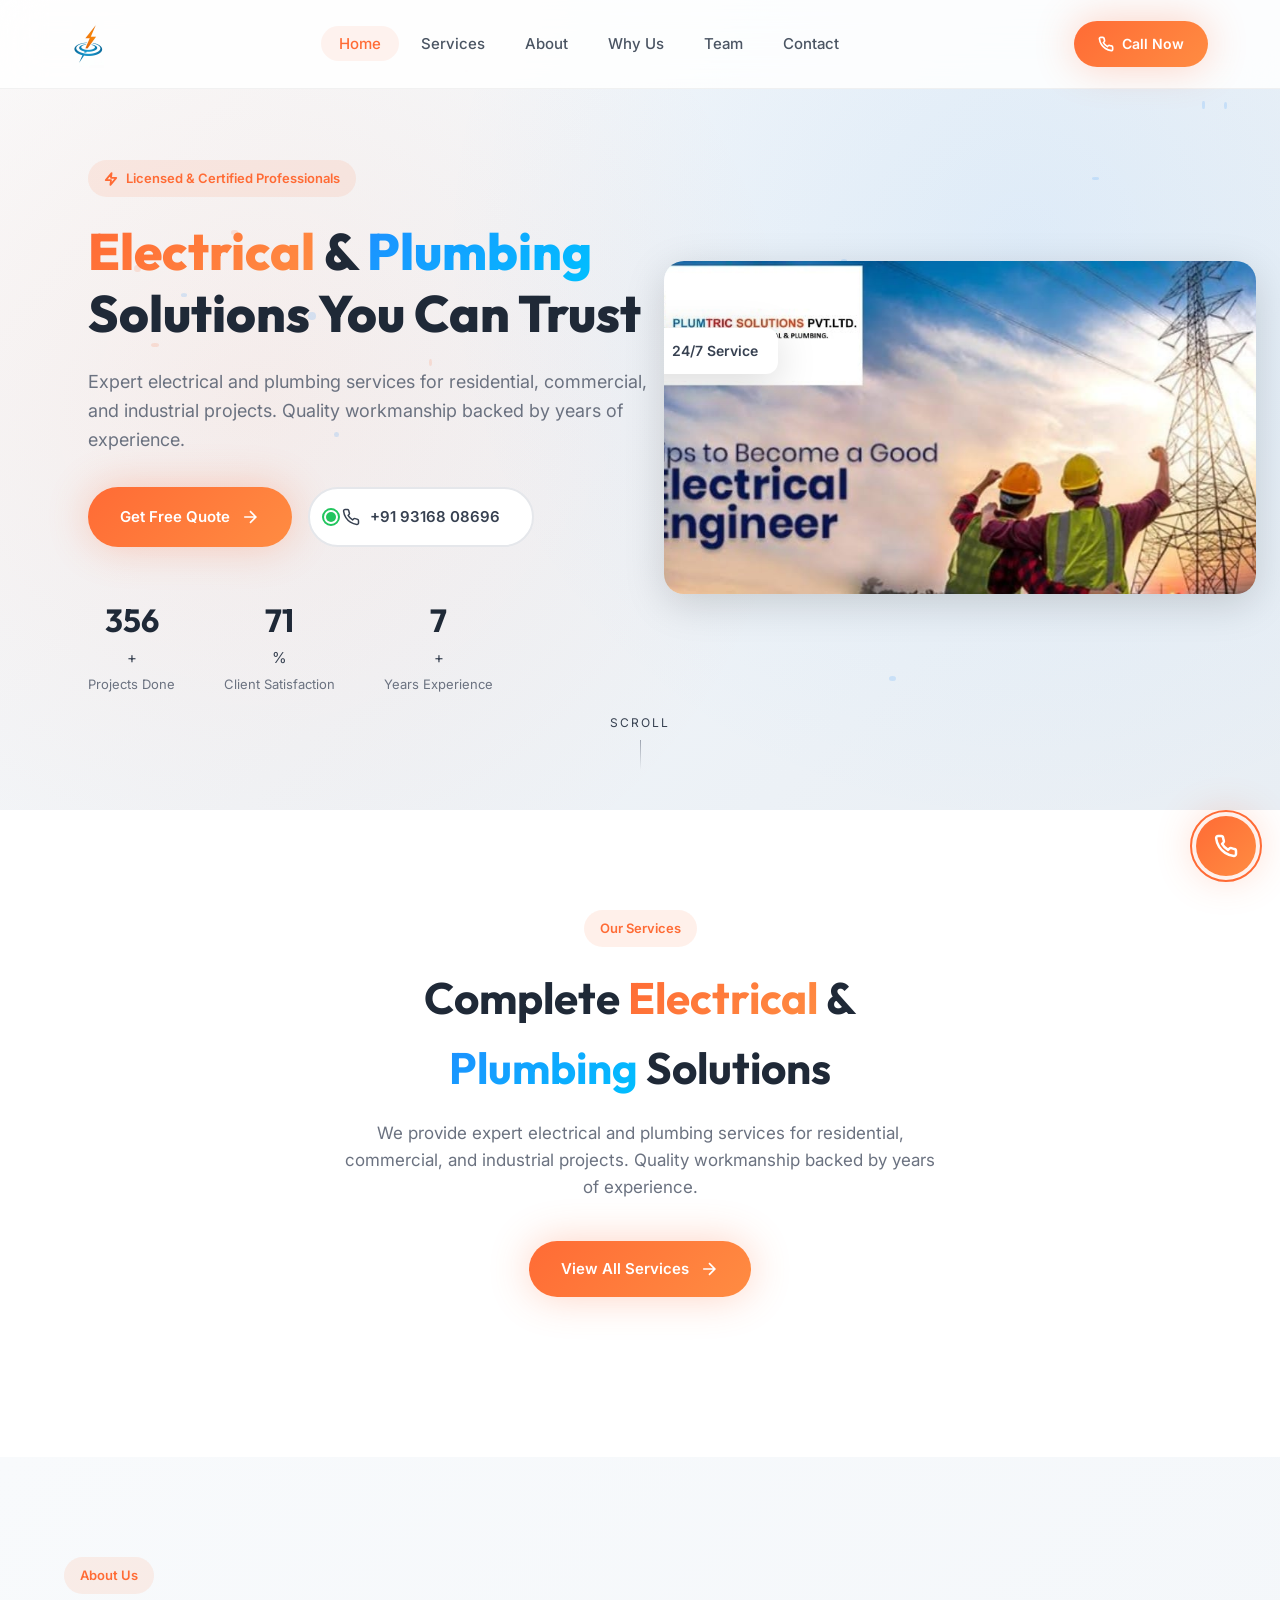
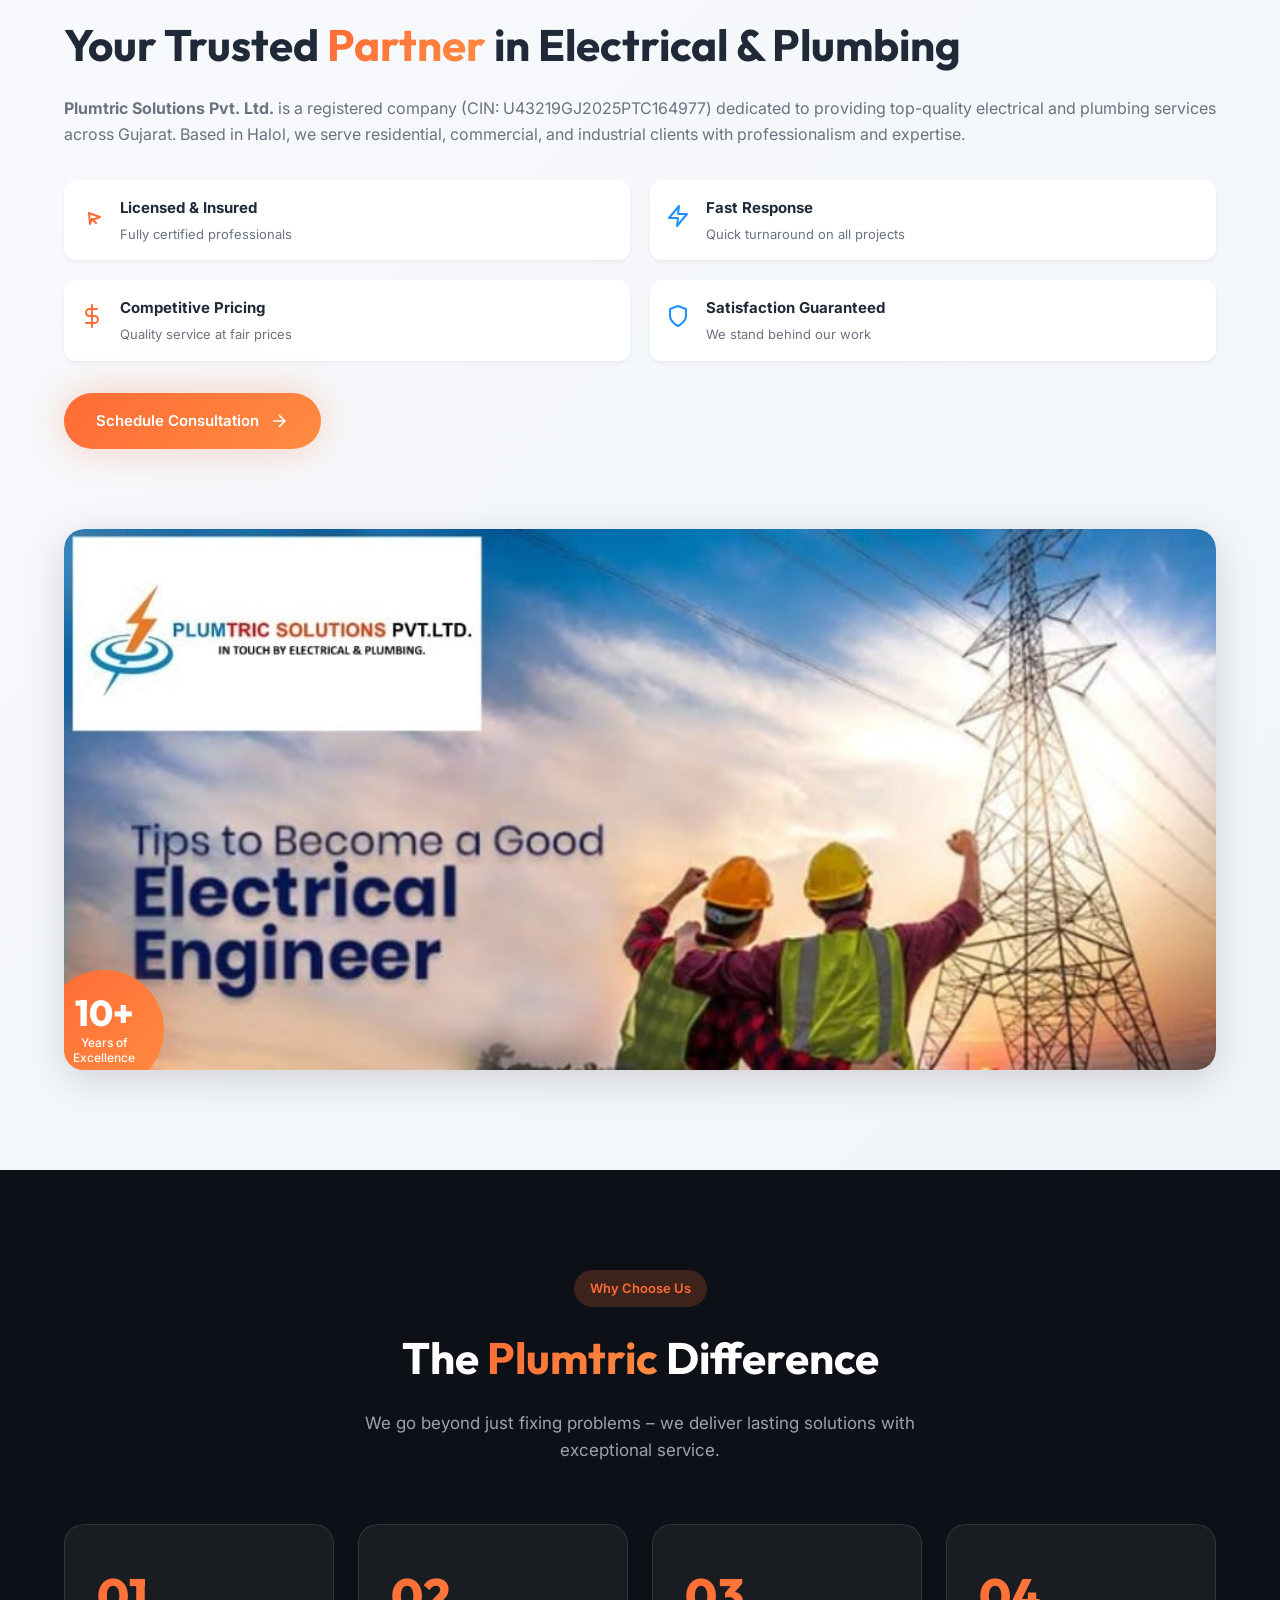
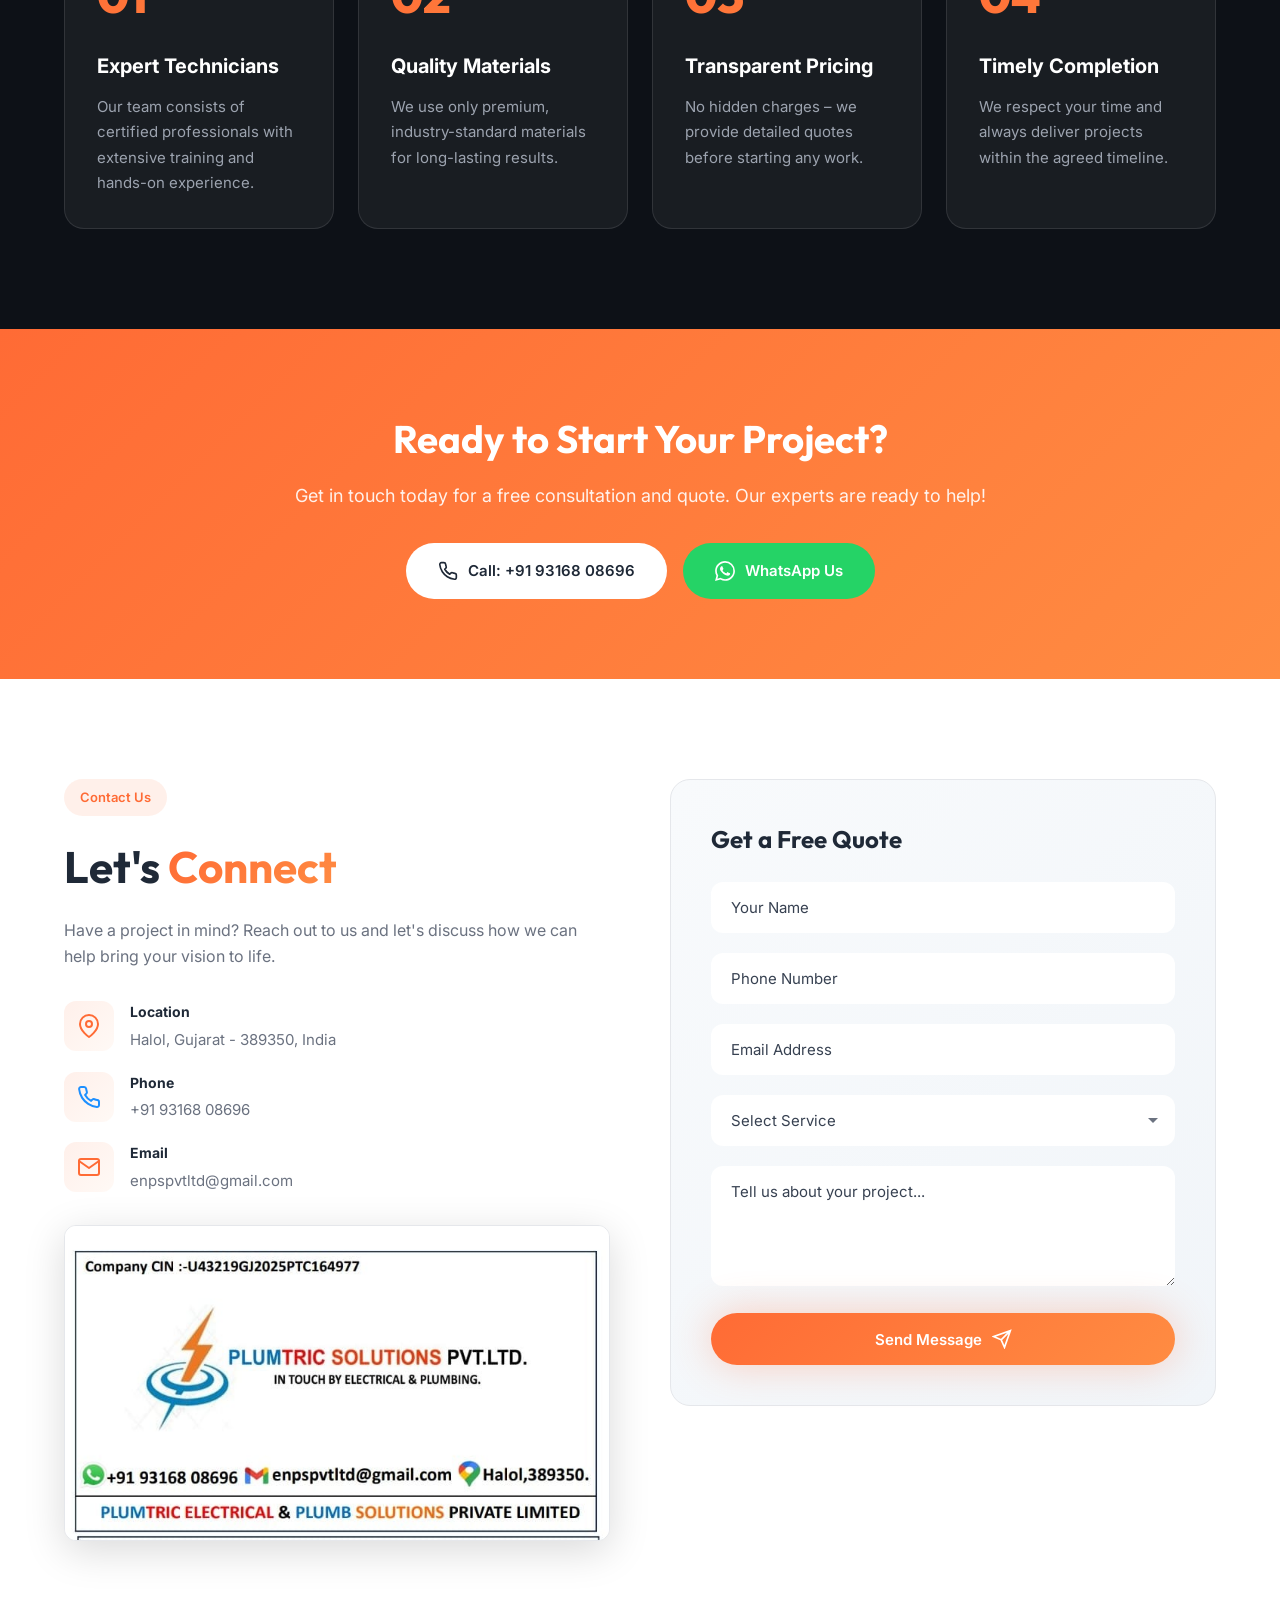
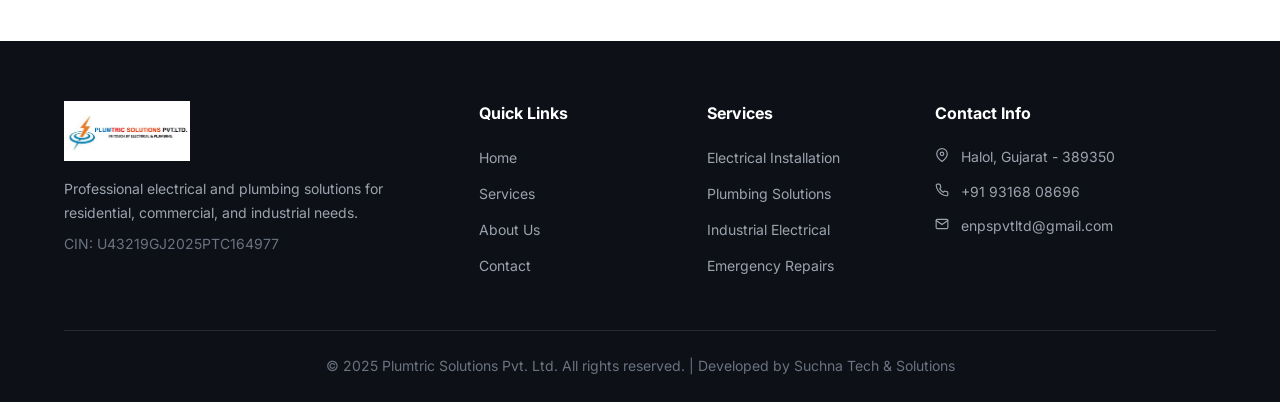
==== commit daecd962: "changes" ====
--- a/index.html
+++ b/index.html
@@ -43,7 +43,7 @@
         </a>
         <ul class="nav-menu" id="nav-menu">
           <li><a href="#home" class="nav-link active">Home</a></li>
-          <li><a href="#services" class="nav-link">Services</a></li>
+          <li><a href="service.html" class="nav-link">Services</a></li>
           <li><a href="#about" class="nav-link">About</a></li>
           <li><a href="index.html#why-us" class="nav-link">Why Us</a></li>
           <li><a href="profiles.html" class="nav-link">Team</a></li>
@@ -98,11 +98,7 @@
           </svg>
           Licensed & Certified Professionals
         </div>
-        <h1 class="hero-title">
-          <span class="title-gradient">Electrical</span> &
-          <span class="title-gradient-blue">Plumbing</span>
-          <br />Solutions You Can Trust
-        </h1>
+        <h1 class="hero-title"><span class="title-gradient">Electrical</span> & <span class="title-gradient-blue">Plumbing</span> Solutions You Can Trust</h1>
         <p class="hero-subtitle">
           Expert electrical and plumbing services for residential, commercial,
           and industrial projects. Quality workmanship backed by years of
@@ -161,11 +157,15 @@
       </div>
       <div class="hero-visual">
         <div class="hero-image-wrapper">
-          <img
-            src="img2.jpeg"
-            alt="Professional Engineers"
-            class="hero-image"
-          />
+          <div class="slider-container">
+            <img src="slider_images/main.jpeg" alt="Plumtric Solutions" class="slider-img active" />
+            <img src="slider_images/1.jpeg" alt="Plumtric Solutions" class="slider-img" />
+            <img src="slider_images/2.jpeg" alt="Plumtric Solutions" class="slider-img" />
+            <img src="slider_images/3.jpeg" alt="Plumtric Solutions" class="slider-img" />
+            <img src="slider_images/4.jpeg" alt="Plumtric Solutions" class="slider-img" />
+            <img src="slider_images/5.jpeg" alt="Plumtric Solutions" class="slider-img" />
+            <img src="slider_images/6.jpeg" alt="Plumtric Solutions" class="slider-img" />
+          </div>
           <div class="floating-card card-1">
             <svg
               width="18"
@@ -183,7 +183,7 @@
             </svg>
             <span>24/7 Service</span>
           </div>
-          <div class="floating-card card-2">
+          <!-- <div class="floating-card card-2">
             <svg
               width="18"
               height="18"
@@ -197,7 +197,7 @@
               <polyline points="20 6 9 17 4 12"></polyline>
             </svg>
             <span>Licensed Experts</span>
-          </div>
+          </div> -->
         </div>
       </div>
       <div class="scroll-indicator">
@@ -206,7 +206,7 @@
       </div>
     </section>
 
-    <!-- Services Section -->
+    <!-- Services Preview Section -->
     <section class="services" id="services">
       <div class="container">
         <div class="section-header">
@@ -216,171 +216,25 @@
             <span class="highlight-blue">Plumbing</span> Solutions
           </h2>
           <p class="section-desc">
-            From installation to maintenance, we provide comprehensive solutions
-            for all your electrical and plumbing needs.
+            We provide expert electrical and plumbing services for residential,
+            commercial, and industrial projects. Quality workmanship backed by
+            years of experience.
           </p>
-        </div>
-        <div class="services-grid">
-          <!-- Electrical Services -->
-          <div class="service-card" data-aos="fade-up">
-            <div class="service-icon electrical">
+          <div class="services-preview-cta" style="margin-top: 40px;">
+            <a href="service.html" class="btn btn-primary">
+              <span>View All Services</span>
               <svg
-                width="40"
-                height="40"
+                class="btn-arrow"
+                width="20"
+                height="20"
                 viewBox="0 0 24 24"
                 fill="none"
                 stroke="currentColor"
                 stroke-width="2"
               >
-                <path d="M13 2L3 14h9l-1 8 10-12h-9l1-8z" />
+                <path d="M5 12h14M12 5l7 7-7 7" />
               </svg>
-            </div>
-            <h3>Electrical Installations</h3>
-            <p>
-              Complete wiring, panel installations, and electrical system setup
-              for new constructions and renovations.
-            </p>
-            <ul class="service-features">
-              <li>New Construction Wiring</li>
-              <li>Panel Upgrades</li>
-              <li>Circuit Installation</li>
-            </ul>
-          </div>
-
-          <div class="service-card" data-aos="fade-up" data-aos-delay="100">
-            <div class="service-icon electrical">
-              <svg
-                width="40"
-                height="40"
-                viewBox="0 0 24 24"
-                fill="none"
-                stroke="currentColor"
-                stroke-width="2"
-              >
-                <circle cx="12" cy="12" r="3" />
-                <path
-                  d="M12 2v4m0 12v4m10-10h-4M6 12H2m15.7-5.7l-2.8 2.8M9.1 14.9l-2.8 2.8m0-11.4l2.8 2.8m5.8 5.8l2.8 2.8"
-                />
-              </svg>
-            </div>
-            <h3>Lighting Solutions</h3>
-            <p>
-              Expert lighting design and installation for enhanced ambiance and
-              energy efficiency.
-            </p>
-            <ul class="service-features">
-              <li>LED Installations</li>
-              <li>Outdoor Lighting</li>
-              <li>Decorative Fixtures</li>
-            </ul>
-          </div>
-
-          <div class="service-card" data-aos="fade-up" data-aos-delay="200">
-            <div class="service-icon electrical">
-              <svg
-                width="40"
-                height="40"
-                viewBox="0 0 24 24"
-                fill="none"
-                stroke="currentColor"
-                stroke-width="2"
-              >
-                <rect x="2" y="7" width="20" height="14" rx="2" />
-                <path d="M16 3l-4 4-4-4" />
-              </svg>
-            </div>
-            <h3>Industrial Electrical</h3>
-            <p>
-              Heavy-duty electrical solutions for factories, warehouses, and
-              commercial buildings.
-            </p>
-            <ul class="service-features">
-              <li>Motor Connections</li>
-              <li>Power Distribution</li>
-              <li>Safety Systems</li>
-            </ul>
-          </div>
-
-          <!-- Plumbing Services -->
-          <div class="service-card" data-aos="fade-up" data-aos-delay="300">
-            <div class="service-icon plumbing">
-              <svg
-                width="40"
-                height="40"
-                viewBox="0 0 24 24"
-                fill="none"
-                stroke="currentColor"
-                stroke-width="2"
-              >
-                <path d="M12 2v6m0 0a4 4 0 100 8 4 4 0 000-8zm0 8v6" />
-                <path d="M6 12H2m20 0h-4" />
-              </svg>
-            </div>
-            <h3>Plumbing Installation</h3>
-            <p>
-              Complete plumbing systems for bathrooms, kitchens, and entire
-              properties.
-            </p>
-            <ul class="service-features">
-              <li>Pipe Installation</li>
-              <li>Fixture Setup</li>
-              <li>Water Lines</li>
-            </ul>
-          </div>
-
-          <div class="service-card" data-aos="fade-up" data-aos-delay="400">
-            <div class="service-icon plumbing">
-              <svg
-                width="40"
-                height="40"
-                viewBox="0 0 24 24"
-                fill="none"
-                stroke="currentColor"
-                stroke-width="2"
-              >
-                <path
-                  d="M14 2H6a2 2 0 00-2 2v16a2 2 0 002 2h12a2 2 0 002-2V8z"
-                />
-                <path d="M14 2v6h6M12 18v-6m-3 3l3 3 3-3" />
-              </svg>
-            </div>
-            <h3>Drainage Systems</h3>
-            <p>
-              Efficient drainage solutions to keep your property safe and dry.
-            </p>
-            <ul class="service-features">
-              <li>Drain Installation</li>
-              <li>Sewer Lines</li>
-              <li>Blockage Clearing</li>
-            </ul>
-          </div>
-
-          <div class="service-card" data-aos="fade-up" data-aos-delay="500">
-            <div class="service-icon plumbing">
-              <svg
-                width="40"
-                height="40"
-                viewBox="0 0 24 24"
-                fill="none"
-                stroke="currentColor"
-                stroke-width="2"
-              >
-                <path
-                  d="M12 22c5.523 0 10-4.477 10-10S17.523 2 12 2 2 6.477 2 12s4.477 10 10 10z"
-                />
-                <path d="M12 6v6l4 2" />
-              </svg>
-            </div>
-            <h3>Emergency Repairs</h3>
-            <p>
-              Quick response emergency services for urgent electrical and
-              plumbing issues.
-            </p>
-            <ul class="service-features">
-              <li>24/7 Availability</li>
-              <li>Fast Response</li>
-              <li>Expert Repairs</li>
-            </ul>
+            </a>
           </div>
         </div>
       </div>
@@ -810,7 +664,7 @@
             <h4>Quick Links</h4>
             <ul>
               <li><a href="#home">Home</a></li>
-              <li><a href="#services">Services</a></li>
+              <li><a href="service.html">Services</a></li>
               <li><a href="#about">About Us</a></li>
               <li><a href="#contact">Contact</a></li>
             </ul>
@@ -818,10 +672,10 @@
           <div class="footer-services">
             <h4>Services</h4>
             <ul>
-              <li><a href="#services">Electrical Installation</a></li>
-              <li><a href="#services">Plumbing Solutions</a></li>
-              <li><a href="#services">Industrial Electrical</a></li>
-              <li><a href="#services">Emergency Repairs</a></li>
+              <li><a href="service.html">Electrical Installation</a></li>
+              <li><a href="service.html">Plumbing Solutions</a></li>
+              <li><a href="service.html">Industrial Electrical</a></li>
+              <li><a href="service.html">Emergency Repairs</a></li>
             </ul>
           </div>
           <div class="footer-contact">
@@ -883,7 +737,7 @@
           </div>
         </div>
         <div class="footer-bottom">
-          <p>© 2025 Plumtric Solutions Pvt. Ltd. All rights reserved.</p>
+          <p>© 2025 Plumtric Solutions Pvt. Ltd. All rights reserved. | <a href="https://suchna-site.vercel.app/" target="_blank">Developed by Suchna Tech & Solutions</a></p>
         </div>
       </div>
     </footer>
--- a/styles.css
+++ b/styles.css
@@ -214,6 +214,7 @@
 .hero {
   position: relative;
   min-height: clamp(600px, 90vh, 1000px);
+  
   display: flex;
   align-items: center;
   padding: clamp(100px, 15vh, 160px) 0 clamp(60px, 10vh, 100px);
@@ -252,8 +253,9 @@
 
 .hero-content {
   position: relative;
+  left: 5%;
   flex: 1;
-  max-width: 600px;
+  max-width: 900px; /* Increased to allow single-line title */
   padding: 0 24px;
   z-index: 2;
 }
@@ -278,9 +280,9 @@
 
 .hero-title {
   font-family: var(--font-primary);
-  font-size: clamp(2.2rem, 6vw, 4rem);
+  font-size: clamp(1.8rem, 5vw, 3.2rem); /* Slightly smaller to fit single line */
   font-weight: 800;
-  line-height: 1.1;
+  line-height: 1.2;
   color: var(--gray-900);
   margin-bottom: clamp(16px, 3vw, 24px);
   animation: fadeInUp 0.6s ease 0.1s backwards;
@@ -407,6 +409,35 @@
   width: 100%;
 }
 
+/* Service Toggle Buttons */
+.service-toggle-group {
+  display: flex;
+  justify-content: center;
+  gap: 16px;
+  margin-top: 30px;
+  margin-bottom: 20px;
+}
+
+.btn-service-toggle {
+  background: var(--white);
+  color: var(--primary-orange);
+  border: 2px solid var(--primary-orange) !important;
+  min-width: 160px;
+  box-shadow: none !important;
+}
+
+.btn-service-toggle.active {
+  background: var(--primary-gradient);
+  color: var(--white);
+  border-color: transparent !important;
+  box-shadow: var(--shadow-glow-orange) !important;
+}
+
+.btn-service-toggle:hover:not(.active) {
+  background: rgba(255, 107, 53, 0.05);
+  transform: translateY(-2px);
+}
+
 /* Hero Stats */
 .hero-stats {
   display: flex;
@@ -457,6 +488,30 @@
   overflow: hidden;
   box-shadow: var(--shadow-lg);
   animation: fadeInRight 0.8s ease 0.3s backwards;
+  width: 100%;
+  max-width: 600px;
+  aspect-ratio: 16/9; /* Set landscape aspect ratio */
+}
+
+.slider-container {
+  position: relative;
+  width: 100%;
+  height: 100%;
+}
+
+.slider-img {
+  position: absolute;
+  top: 0;
+  left: 0;
+  width: 100%;
+  height: 100%;
+  object-fit: cover;
+  opacity: 0;
+  transition: opacity 1.5s ease-in-out;
+}
+
+.slider-img.active {
+  opacity: 1;
 }
 
 .hero-image {
@@ -484,12 +539,6 @@
   top: 20%;
   left: -40px;
   animation-delay: 0s;
-}
-
-.floating-card.card-2 {
-  bottom: 20%;
-  right: -40px;
-  animation-delay: 1.5s;
 }
 
 .card-icon {
@@ -2014,3 +2063,83 @@
     flex-direction: column;
   }
 }
+
+/* ================================================
+   WORK PROCESS SECTION
+   ================================================ */
+.process-section {
+    padding: var(--section-padding);
+    background: #f8fafc;
+}
+
+.process-steps {
+    display: grid;
+    grid-template-columns: repeat(auto-fit, minmax(280px, 1fr));
+    gap: 30px;
+    margin-top: 50px;
+    counter-reset: process-counter; /* Initialize counter */
+}
+
+.process-step {
+    background: var(--white);
+    padding: 30px;
+    border-radius: var(--radius-lg);
+    box-shadow: var(--shadow-sm);
+    transition: var(--transition-normal);
+    position: relative;
+    overflow: hidden;
+    z-index: 1;
+    border: 1px solid var(--gray-200);
+}
+
+.process-step:hover {
+    transform: translateY(-8px);
+    box-shadow: var(--shadow-md);
+    border-color: transparent;
+}
+
+.process-step::before {
+    counter-increment: process-counter;
+    content: "0" counter(process-counter);
+    position: absolute;
+    top: -10px;
+    right: -10px;
+    font-size: 80px;
+    font-weight: 800;
+    color: rgba(0, 0, 0, 0.03);
+    font-family: var(--font-primary);
+    z-index: -1;
+    line-height: 1;
+}
+
+.step-icon {
+    width: 60px;
+    height: 60px;
+    background: rgba(255, 107, 53, 0.1);
+    color: var(--primary-orange);
+    border-radius: 50%;
+    display: flex;
+    align-items: center;
+    justify-content: center;
+    margin-bottom: 20px;
+    font-size: 24px;
+}
+
+.process-step:nth-child(even) .step-icon {
+    background: rgba(30, 144, 255, 0.1);
+    color: var(--primary-blue);
+}
+
+.step-title {
+    font-family: var(--font-primary);
+    font-size: 20px;
+    font-weight: 700;
+    color: var(--gray-900);
+    margin-bottom: 12px;
+}
+
+.step-desc {
+    font-size: 15px;
+    color: var(--gray-600);
+    line-height: 1.6;
+}
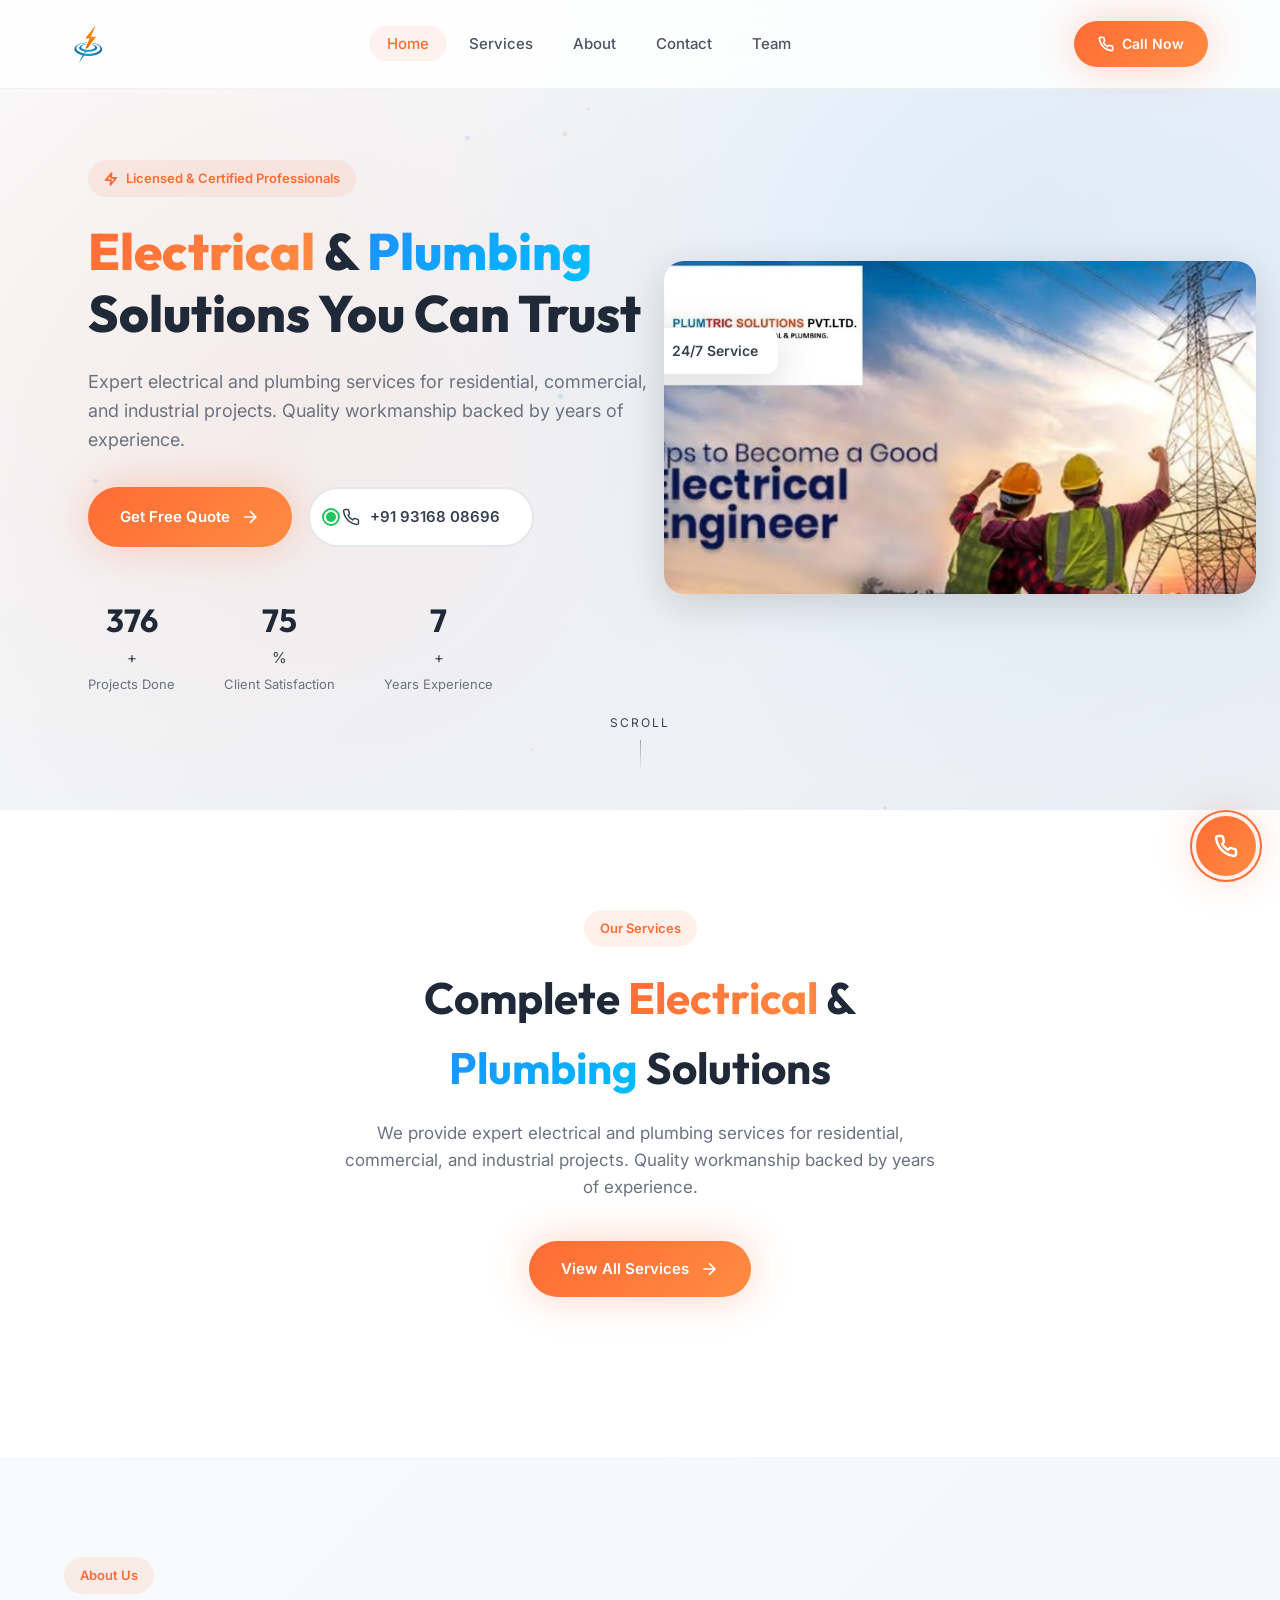
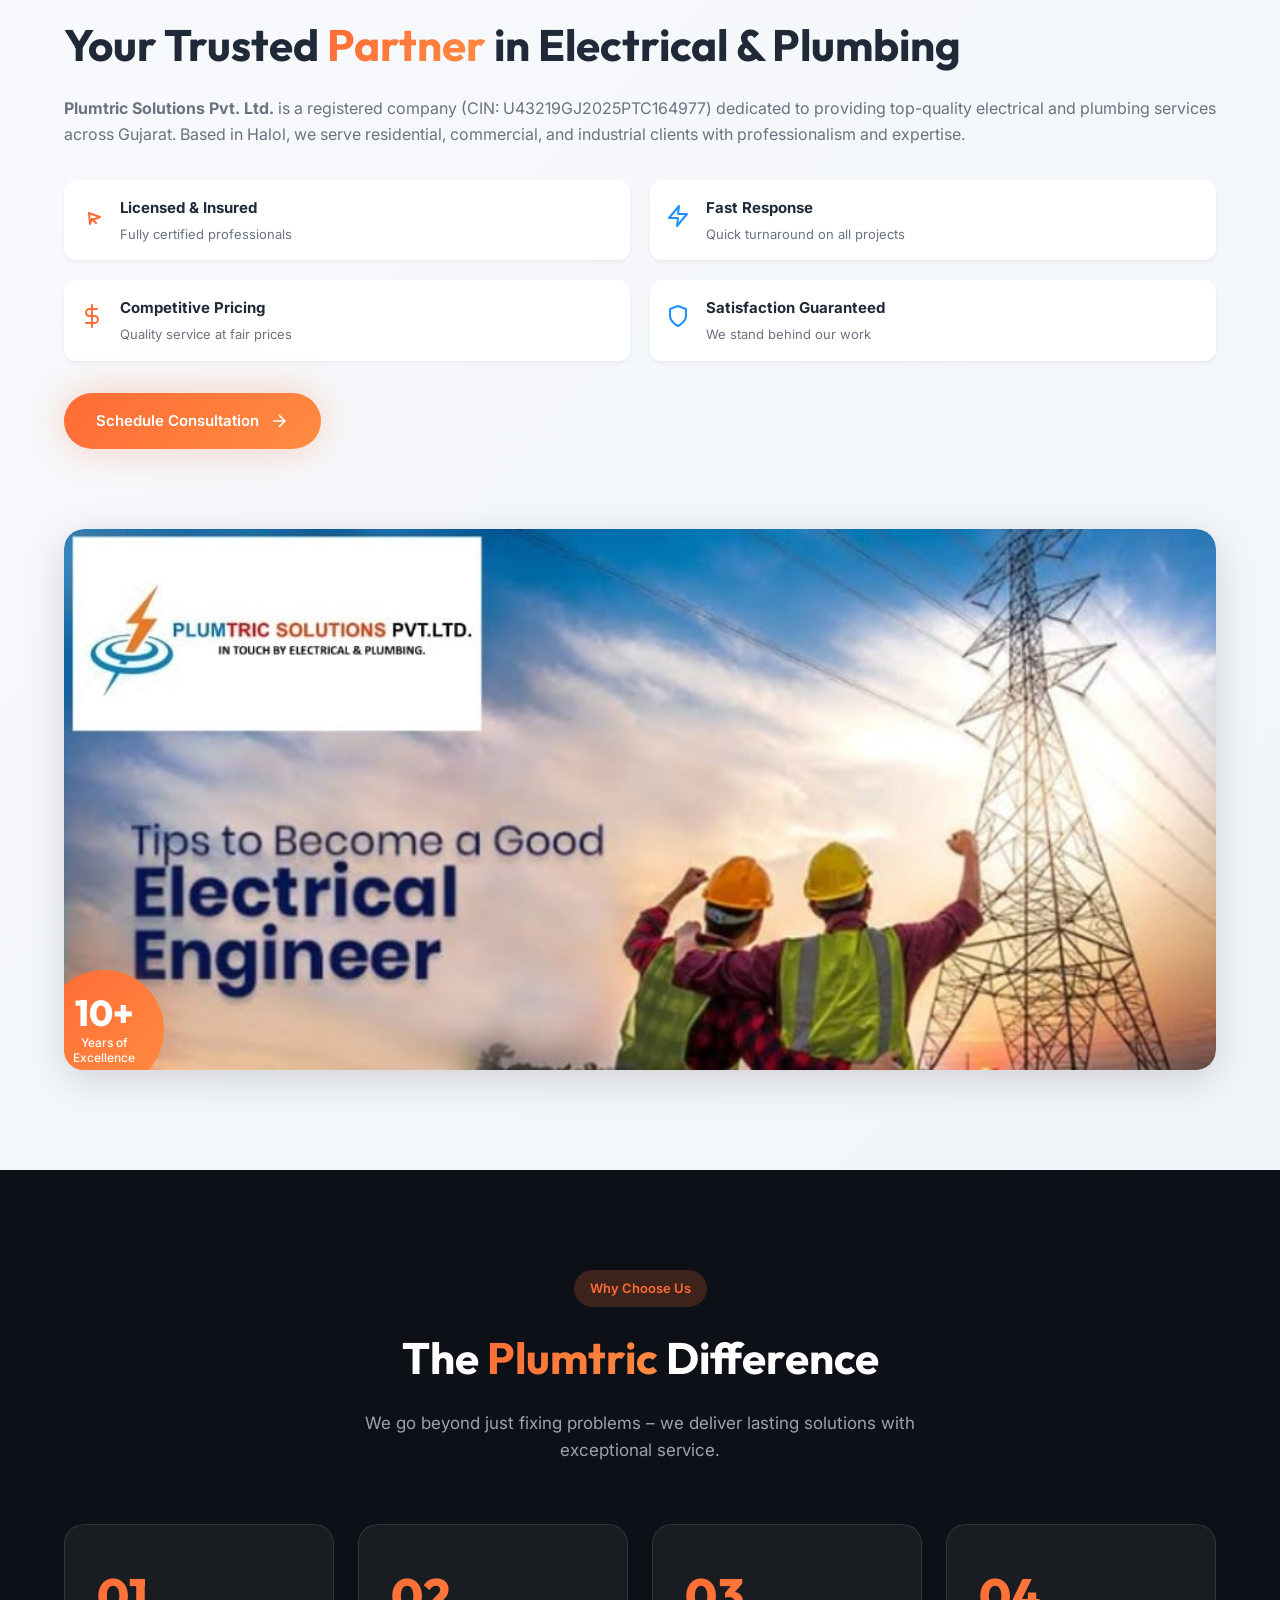
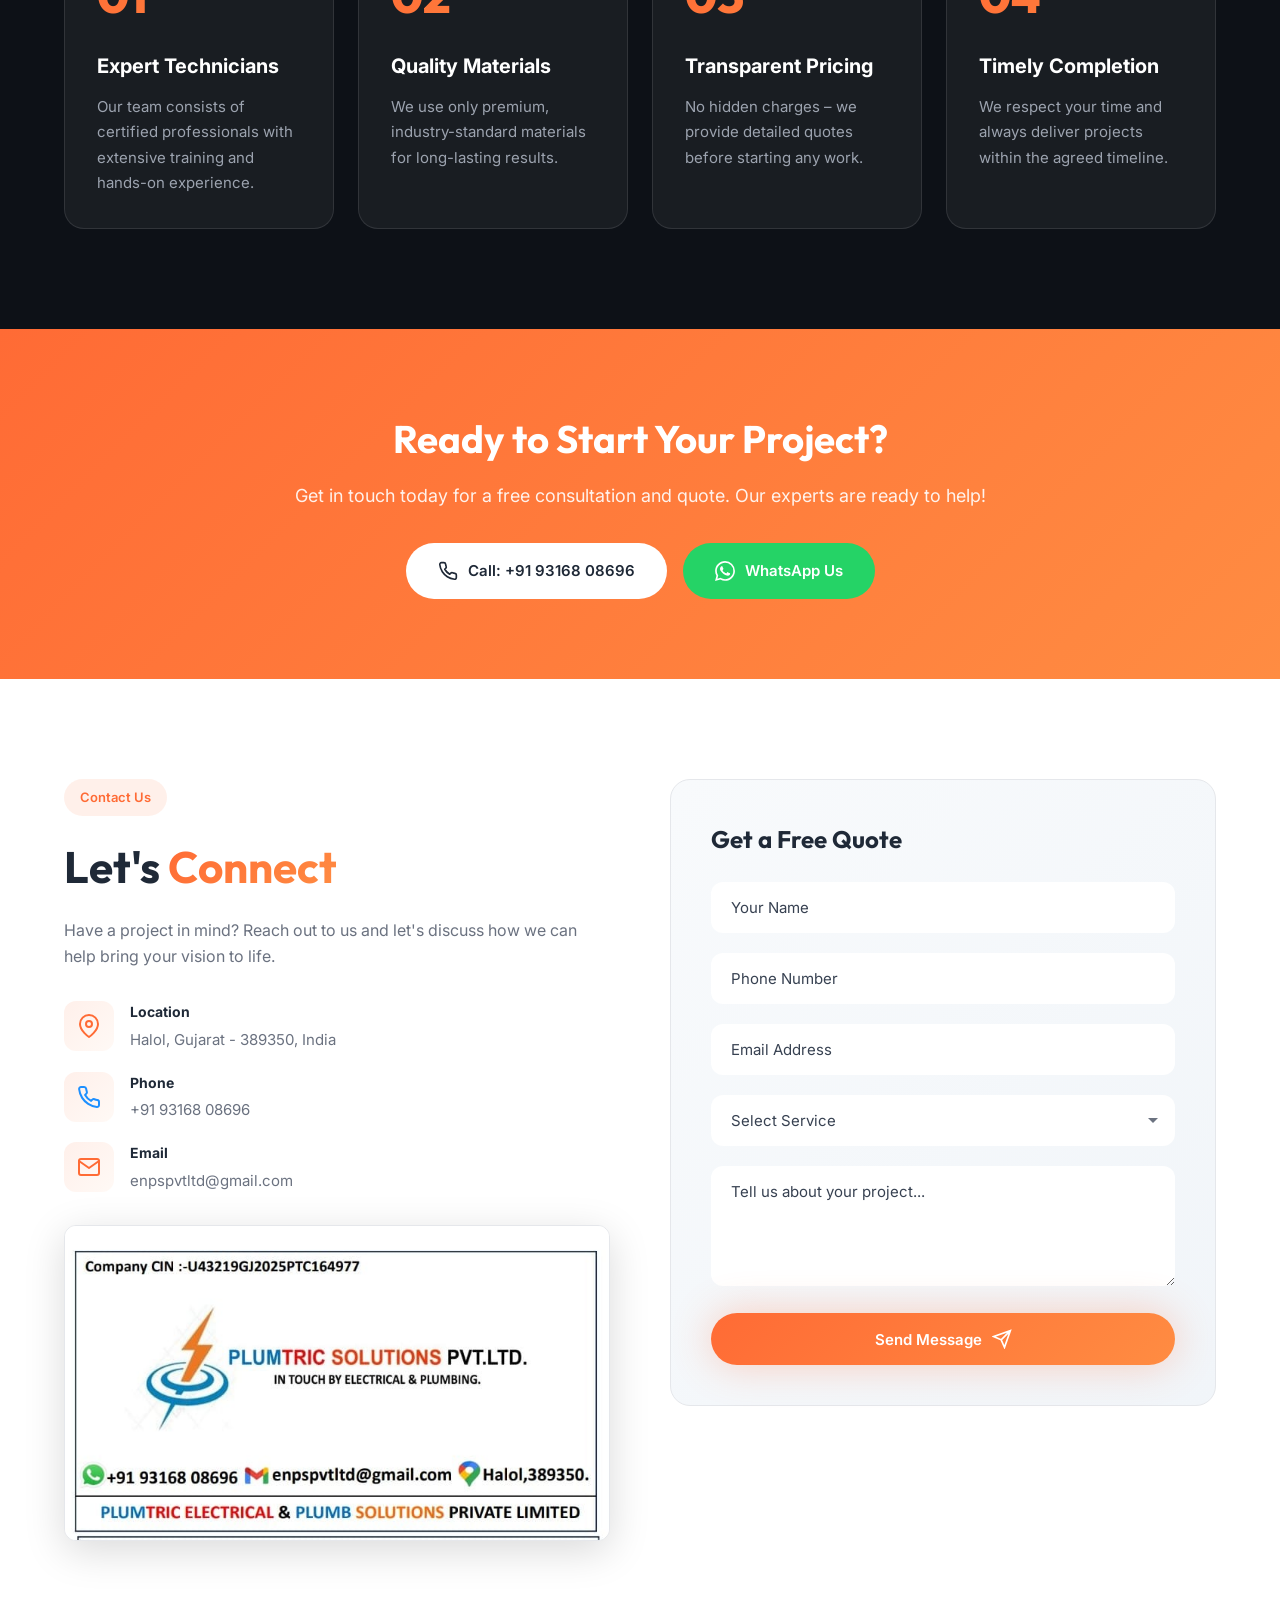
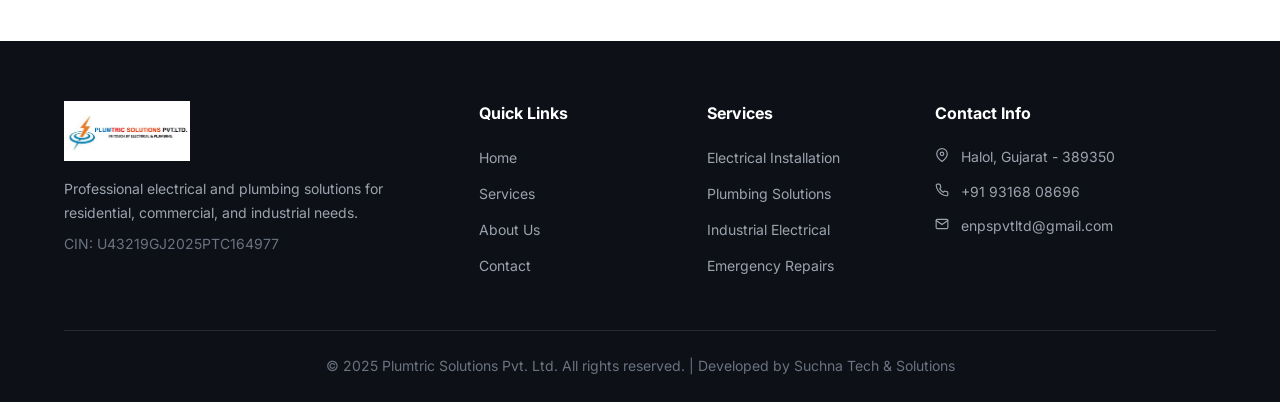
==== commit e1090785: "changes" ====
--- a/index.html
+++ b/index.html
@@ -45,9 +45,8 @@
           <li><a href="#home" class="nav-link active">Home</a></li>
           <li><a href="service.html" class="nav-link">Services</a></li>
           <li><a href="#about" class="nav-link">About</a></li>
-          <li><a href="index.html#why-us" class="nav-link">Why Us</a></li>
+          <li><a href="index.html#contact" class="nav-link">Contact</a></li>
           <li><a href="profiles.html" class="nav-link">Team</a></li>
-          <li><a href="index.html#contact" class="nav-link">Contact</a></li>
         </ul>
         <a href="tel:+919316808696" class="nav-cta">
           <svg
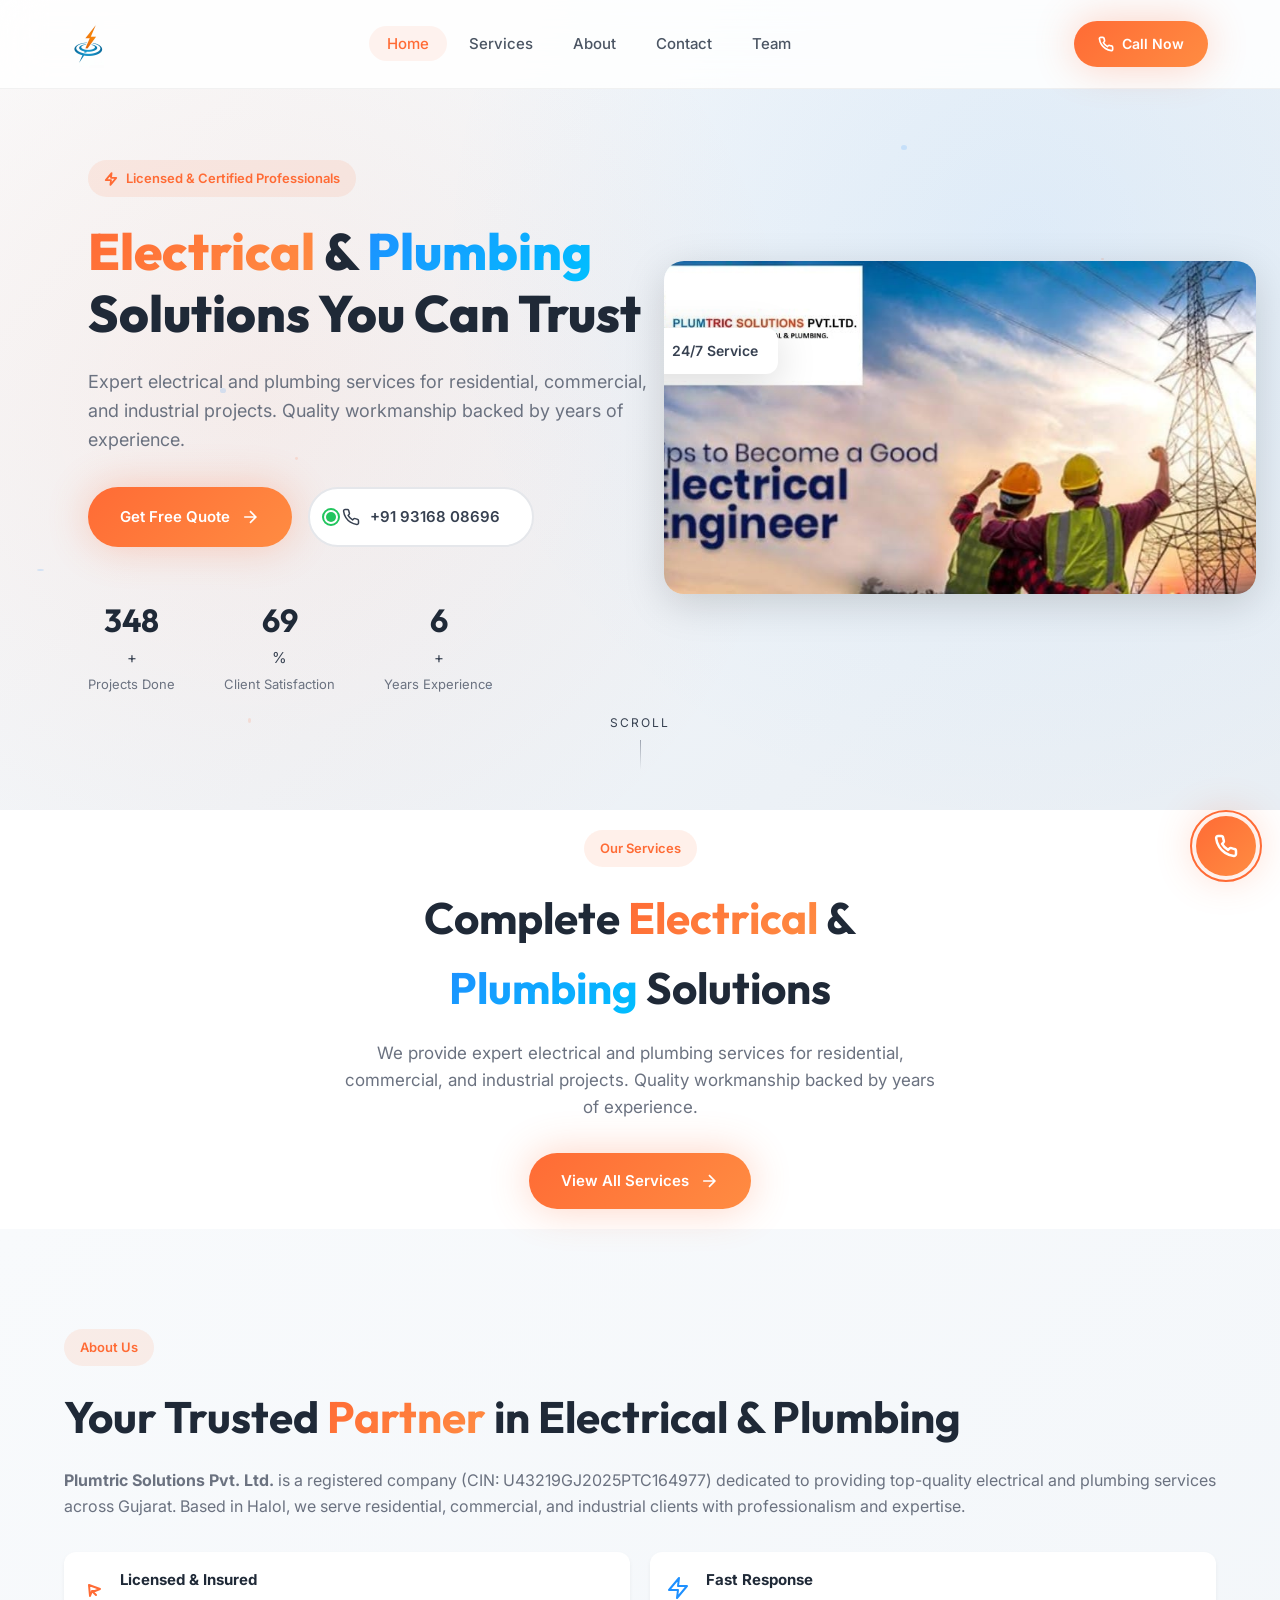
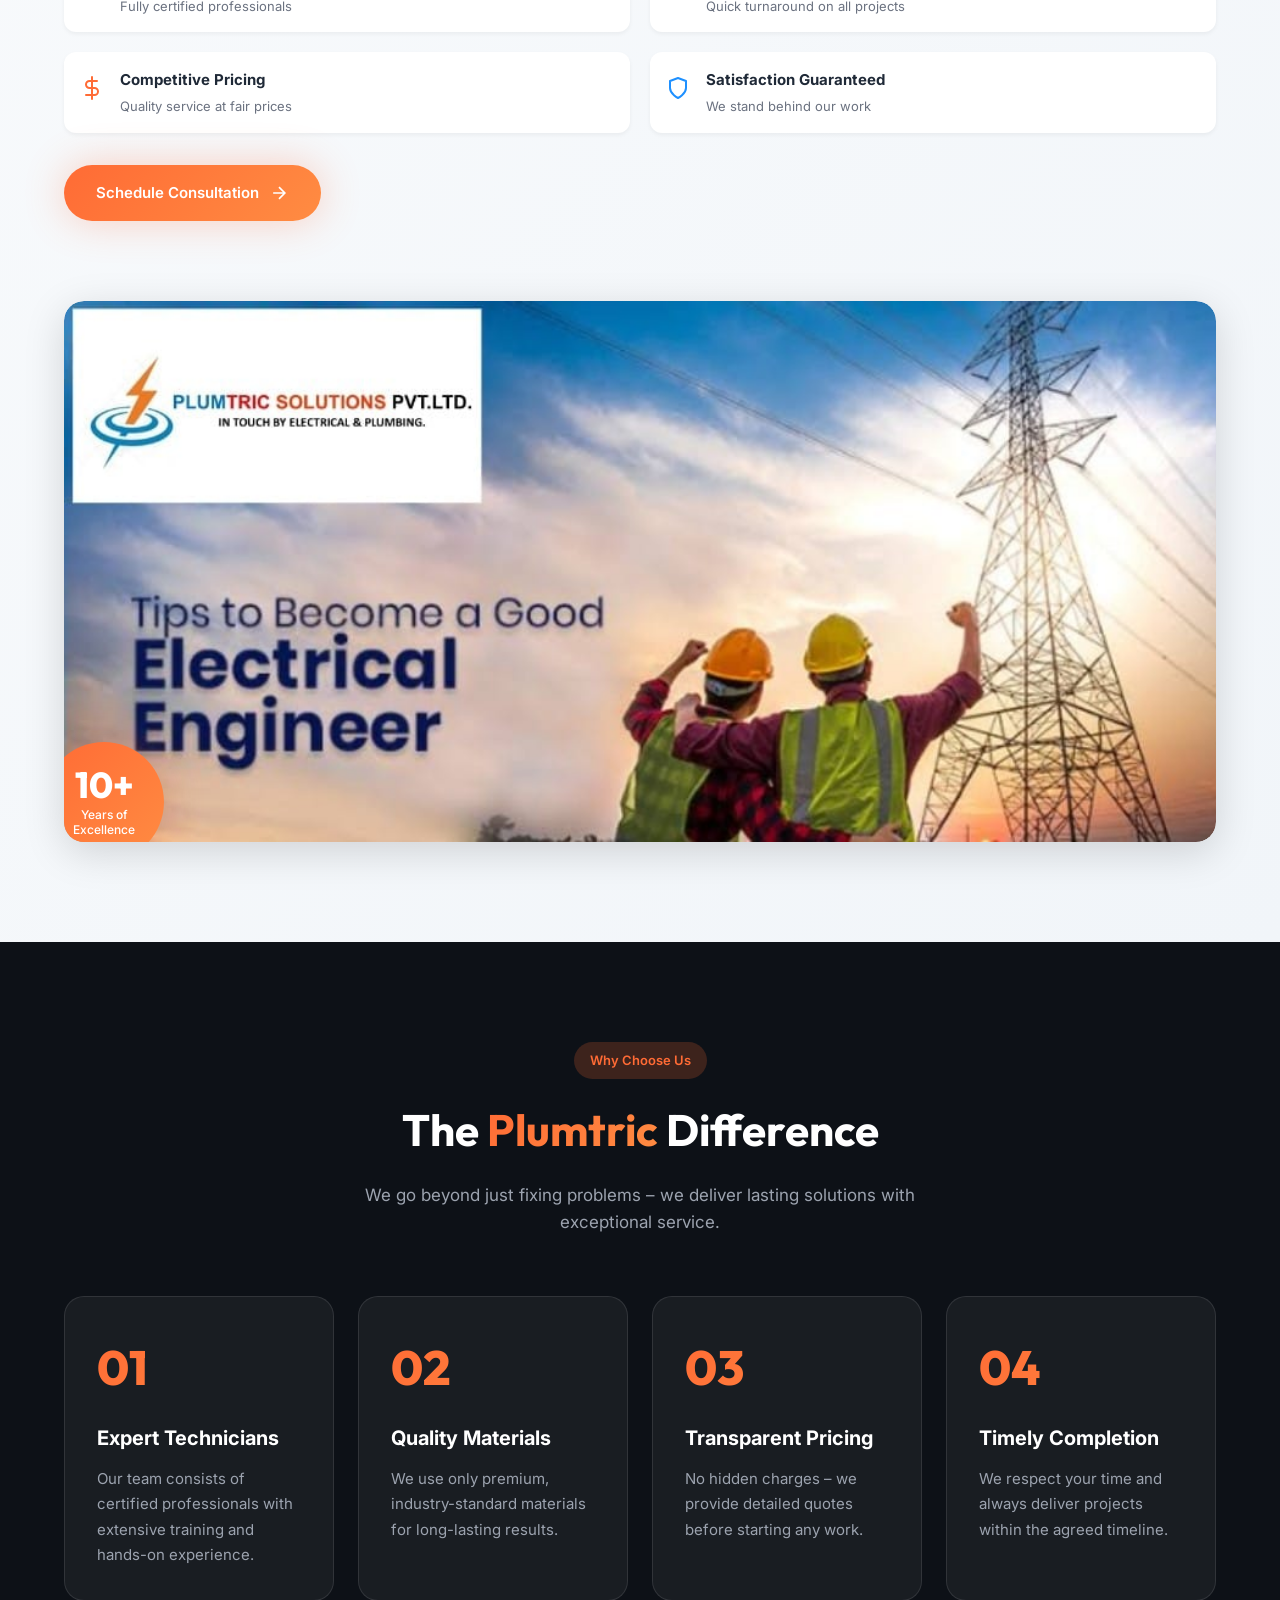
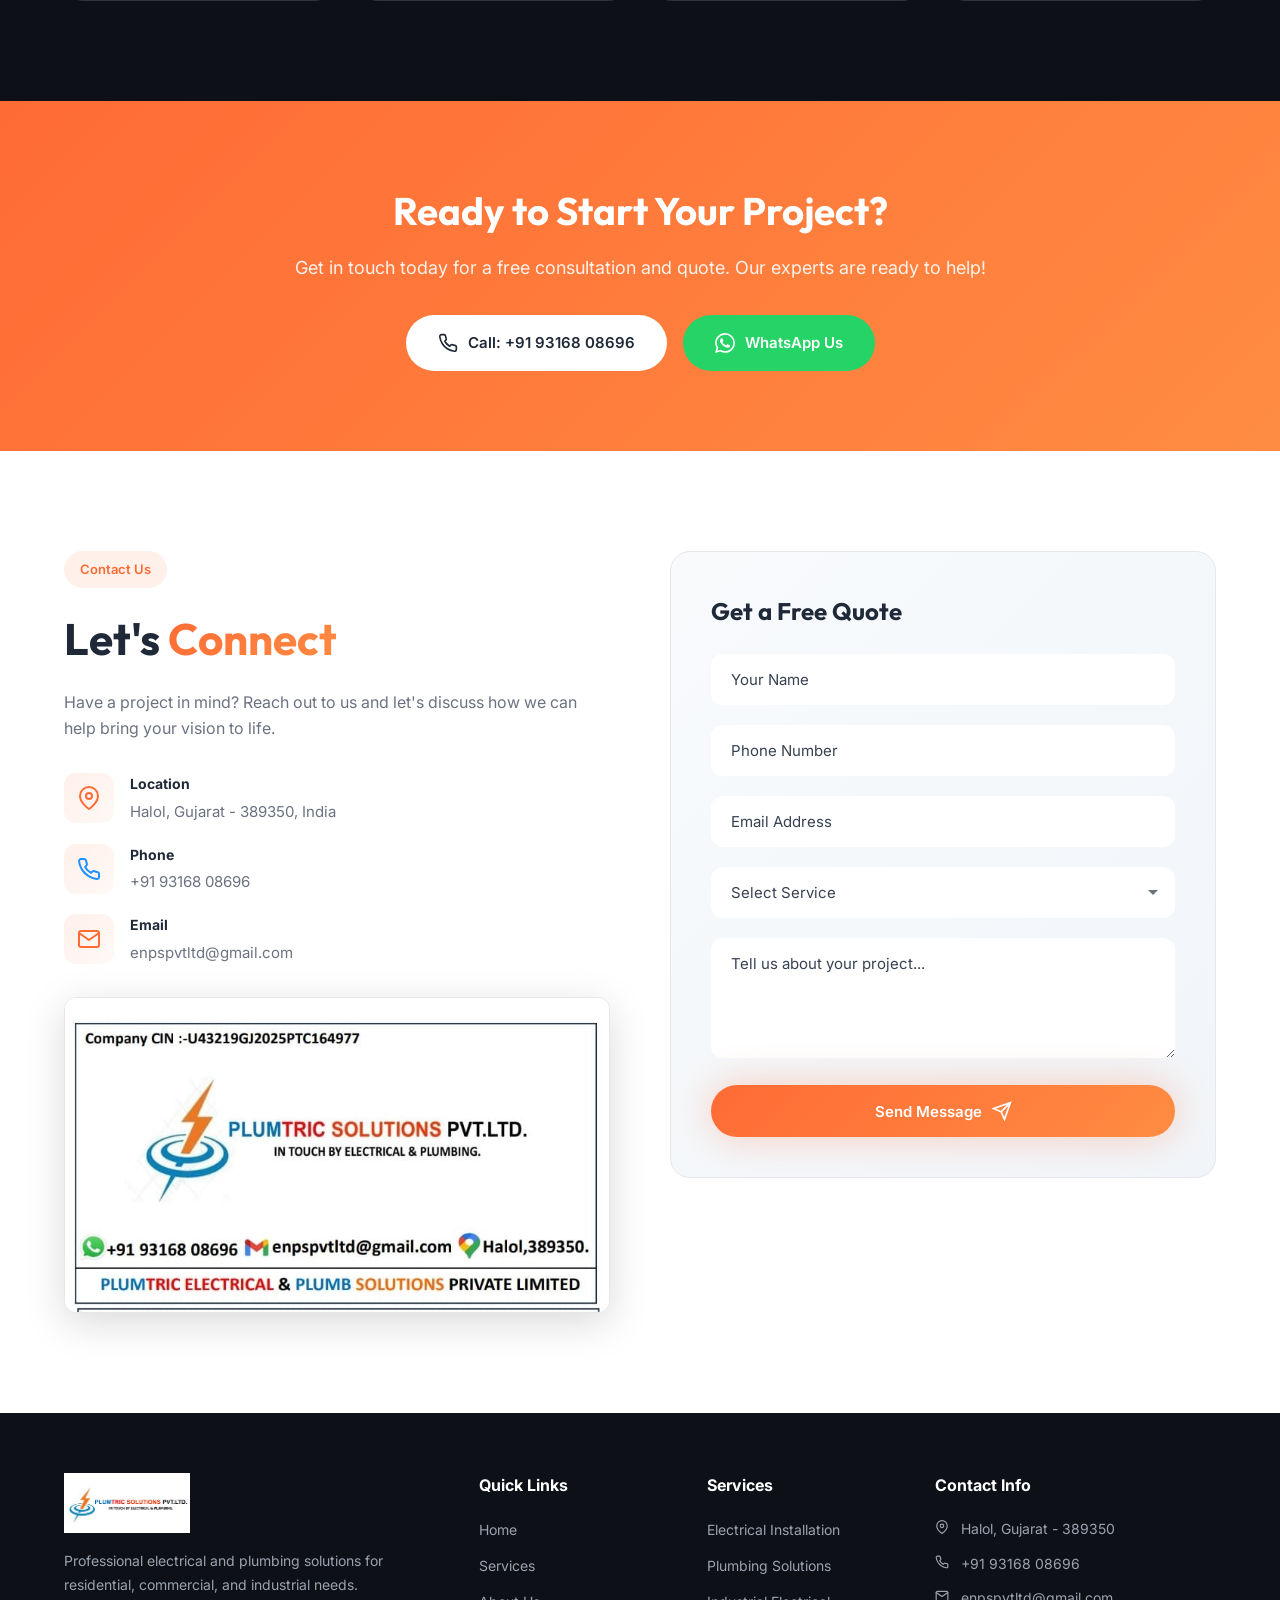
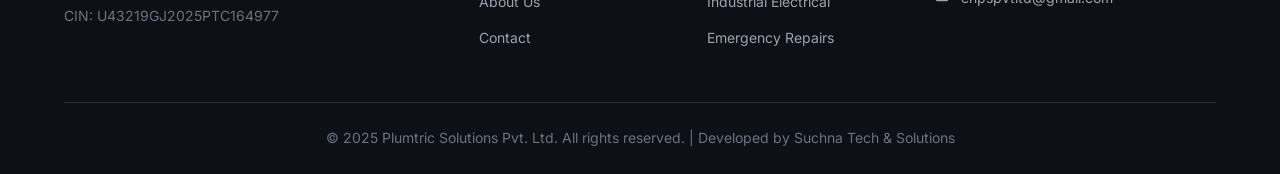
==== commit e8568e0c: "changes" ====
--- a/index.html
+++ b/index.html
@@ -219,7 +219,7 @@
             commercial, and industrial projects. Quality workmanship backed by
             years of experience.
           </p>
-          <div class="services-preview-cta" style="margin-top: 40px;">
+          <div class="services-preview-cta">
             <a href="service.html" class="btn btn-primary">
               <span>View All Services</span>
               <svg
--- a/styles.css
+++ b/styles.css
@@ -1853,6 +1853,7 @@
     max-width: 100%;
     text-align: center;
     margin-bottom: clamp(24px, 5vw, 40px);
+    left: 0; /* Reset left positioning for mobile center alignment */
   }
 
   .hero-cta-group {
@@ -1865,7 +1866,7 @@
 
   .hero-visual {
     width: 100%;
-    max-width: 500px;
+    max-width: 600px;
     margin: 0 auto;
   }
 
@@ -1873,6 +1874,7 @@
     display: none;
     /* Hide floating cards on smaller screens to prevent overlap/overflow */
   }
+
 
   .about-grid {
     grid-template-columns: 1fr;
@@ -2143,3 +2145,17 @@
     color: var(--gray-600);
     line-height: 1.6;
 }
+
+
+/* Specific fix for Index Services Section Spacing */
+#services.services {
+  padding: 20px 0; /* Reduced top/bottom padding further */
+}
+
+#services .section-header {
+  margin-bottom: 0; /* Remove bottom margin since there's no grid below */
+}
+
+#services .services-preview-cta {
+  margin-top: 32px; /* Add specific spacing for the button */
+}
